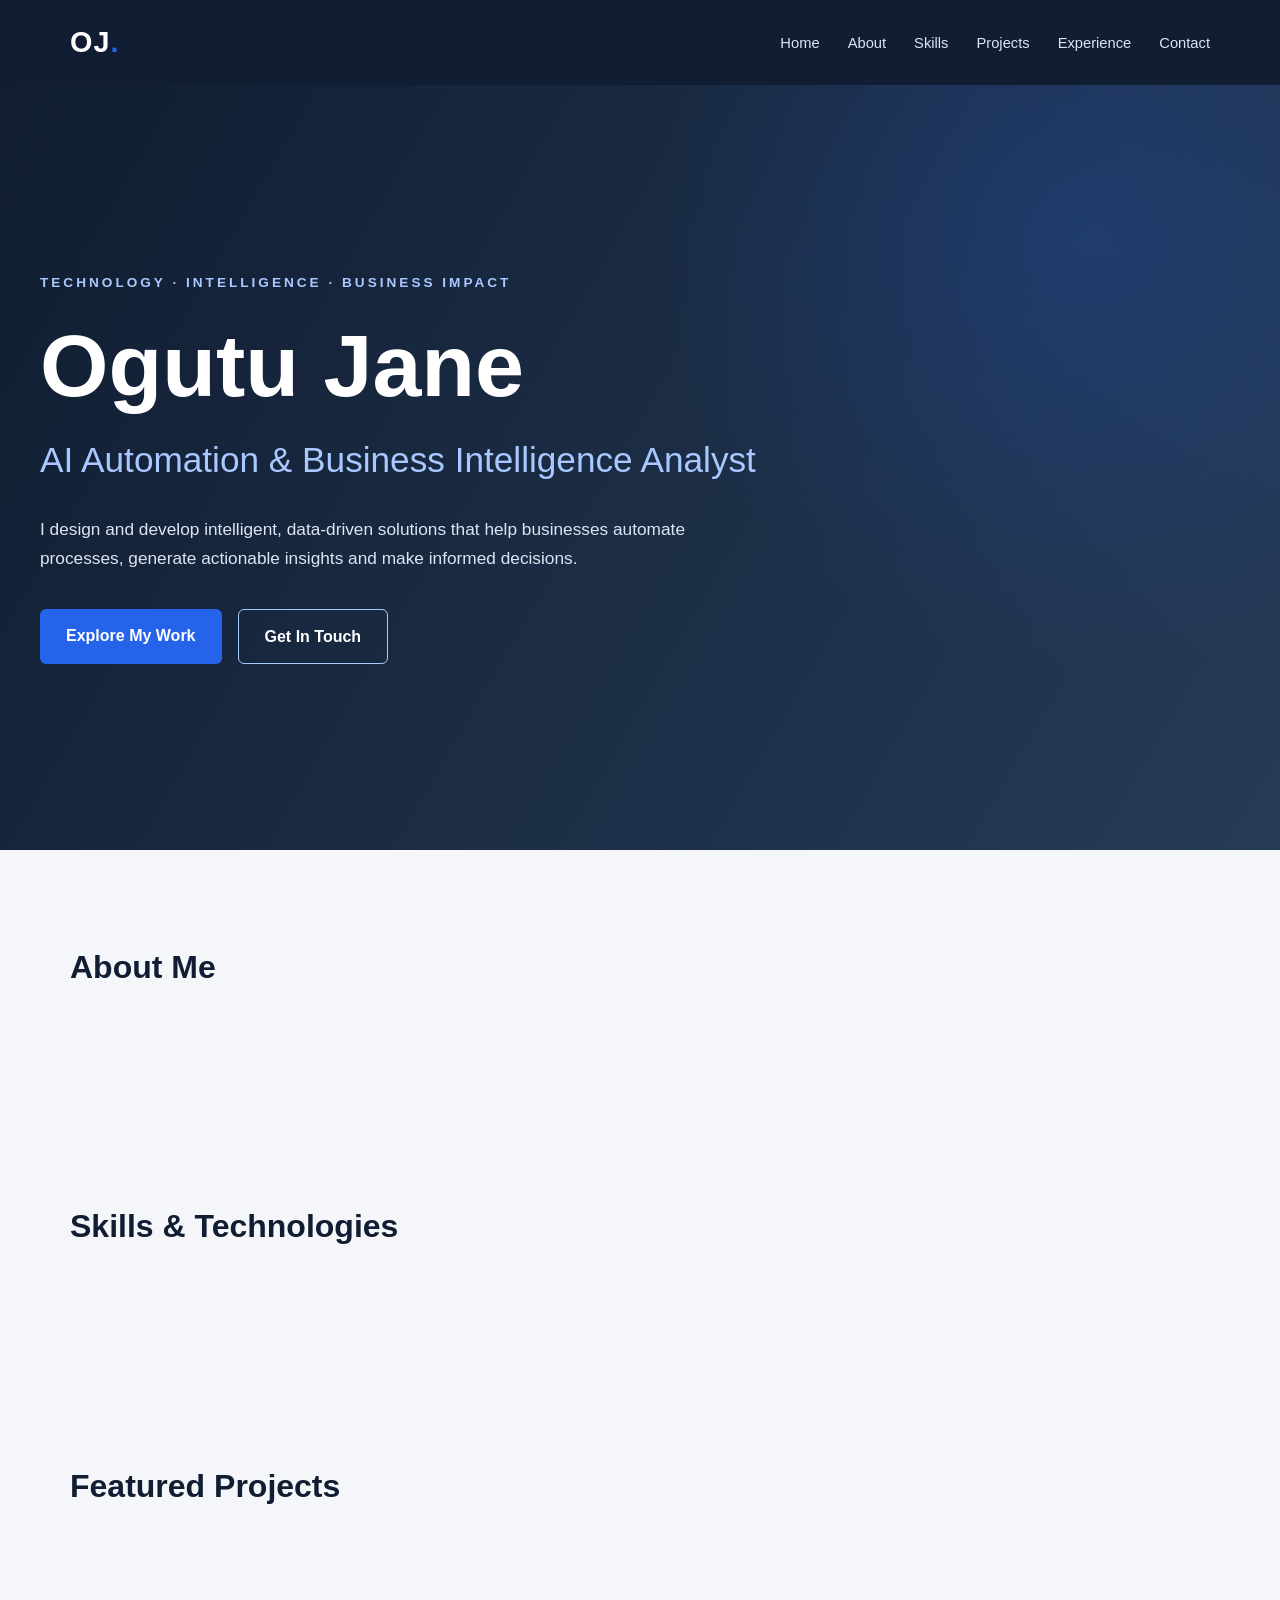
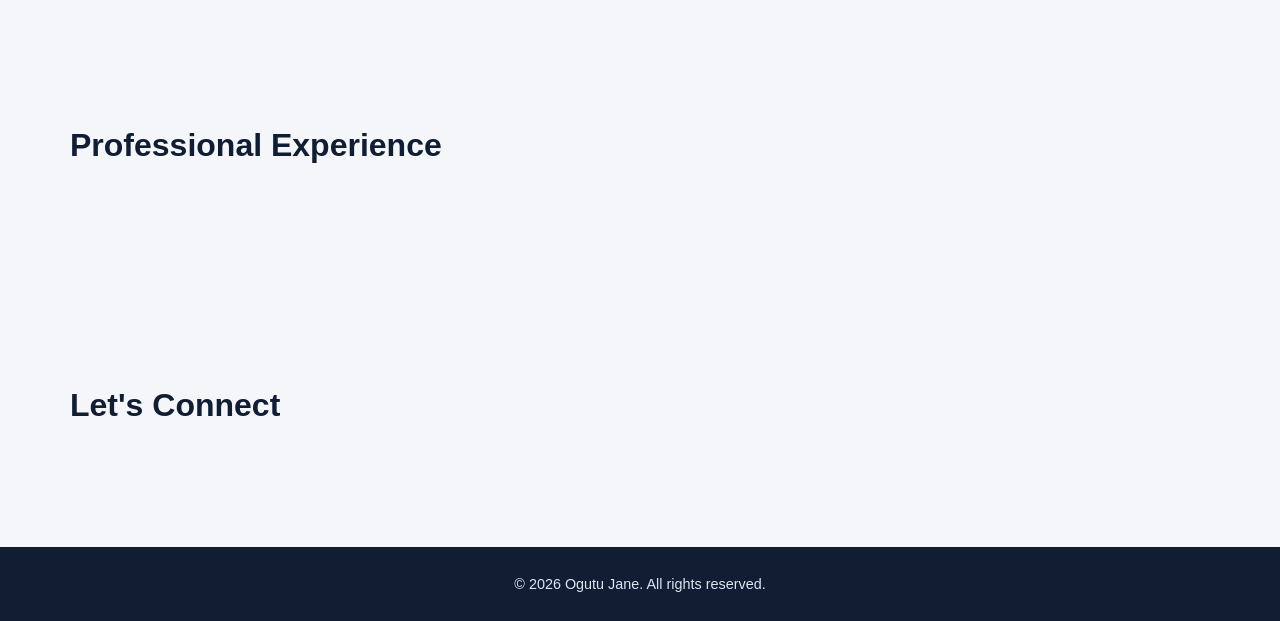
==== index.html @ e3b28145 "Initial personal branding website structure" ====
<!DOCTYPE html>
<html lang="en">
<head>
    <meta charset="UTF-8">
    <meta name="viewport" content="width=device-width, initial-scale=1.0">
    <meta name="description" content="Ogutu Jane — AI Automation, Business Intelligence, Data Analytics and Software Development.">
    <meta name="author" content="Ogutu Jane">

    <title>Ogutu Jane | AI Automation & Business Intelligence</title>

    <link rel="stylesheet" href="css/style.css">
</head>
<body>

    <header id="header">
        <nav class="navbar">
            <a href="#home" class="logo">OJ<span>.</span></a>

            <ul class="nav-links">
                <li><a href="#home">Home</a></li>
                <li><a href="#about">About</a></li>
                <li><a href="#skills">Skills</a></li>
                <li><a href="#projects">Projects</a></li>
                <li><a href="#experience">Experience</a></li>
                <li><a href="#contact">Contact</a></li>
            </ul>
        </nav>
    </header>

    <main>
        <section id="home" class="hero">
            <div class="hero-content">
                <p class="eyebrow">TECHNOLOGY · INTELLIGENCE · BUSINESS IMPACT</p>

                <h1>Ogutu Jane</h1>

                <h2>AI Automation & Business Intelligence Analyst</h2>

                <p>
                    I design and develop intelligent, data-driven solutions
                    that help businesses automate processes, generate
                    actionable insights and make informed decisions.
                </p>

                <div class="hero-actions">
                    <a href="#projects" class="btn btn-primary">Explore My Work</a>
                    <a href="#contact" class="btn btn-secondary">Get In Touch</a>
                </div>
            </div>
        </section>

        <section id="about">
            <h2>About Me</h2>
        </section>

        <section id="skills">
            <h2>Skills & Technologies</h2>
        </section>

        <section id="projects">
            <h2>Featured Projects</h2>
        </section>

        <section id="experience">
            <h2>Professional Experience</h2>
        </section>

        <section id="contact">
            <h2>Let's Connect</h2>
        </section>
    </main>

    <footer>
        <p>&copy; 2026 Ogutu Jane. All rights reserved.</p>
    </footer>

    <script src="js/script.js"></script>
</body>
</html>
---- css/style.css ----
/* =====================================
   OGUTU JANE — PERSONAL BRANDING
   Modern Corporate Technology Design
===================================== */

:root {
    --navy: #101D32;
    --blue: #2563EB;
    --light-blue: #A9C8FF;
    --slate: #263B56;
    --off-white: #F4F6F9;
    --white: #FFFFFF;
    --text: #263447;
    --muted: #718096;
    --border: #E2E8F0;

    --transition: 0.3s ease;
}

/* RESET */

* {
    margin: 0;
    padding: 0;
    box-sizing: border-box;
}

html {
    scroll-behavior: smooth;
}

body {
    font-family: "Segoe UI", Arial, sans-serif;
    background: var(--off-white);
    color: var(--text);
    line-height: 1.7;
}

/* NAVIGATION */

#header {
    background: var(--navy);
    position: sticky;
    top: 0;
    z-index: 1000;
}

.navbar {
    max-width: 1200px;
    margin: auto;
    padding: 18px 30px;
    display: flex;
    justify-content: space-between;
    align-items: center;
}

.logo {
    color: var(--white);
    text-decoration: none;
    font-size: 1.8rem;
    font-weight: 800;
    letter-spacing: 1px;
}

.logo span {
    color: var(--blue);
}

.nav-links {
    display: flex;
    gap: 28px;
    list-style: none;
}

.nav-links a {
    color: #DCE5F2;
    text-decoration: none;
    font-size: 0.92rem;
    transition: var(--transition);
}

.nav-links a:hover {
    color: var(--light-blue);
}

/* HERO SECTION */

.hero {
    min-height: 85vh;
    background:
        radial-gradient(
            circle at 85% 20%,
            rgba(37, 99, 235, 0.22),
            transparent 35%
        ),
        linear-gradient(120deg, var(--navy), var(--slate));

    display: flex;
    align-items: center;
    padding: 90px 30px;
}

.hero-content {
    max-width: 1200px;
    width: 100%;
    margin: auto;
    color: var(--white);
}

.eyebrow {
    color: var(--light-blue);
    font-size: 0.85rem;
    font-weight: 700;
    letter-spacing: 3px;
    margin-bottom: 24px;
}

.hero h1 {
    font-size: clamp(3rem, 7vw, 5.5rem);
    line-height: 1.1;
    margin-bottom: 15px;
    font-weight: 800;
}

.hero h2 {
    font-size: clamp(1.3rem, 3vw, 2.2rem);
    color: var(--light-blue);
    margin-bottom: 25px;
    font-weight: 500;
}

.hero-content > p:not(.eyebrow) {
    max-width: 680px;
    color: #DCE5F2;
    font-size: 1.08rem;
    margin-bottom: 35px;
}

/* BUTTONS */

.hero-actions {
    display: flex;
    flex-wrap: wrap;
    gap: 16px;
}

.btn {
    display: inline-block;
    padding: 13px 26px;
    border-radius: 6px;
    text-decoration: none;
    font-weight: 700;
    transition: var(--transition);
}

.btn-primary {
    background: var(--blue);
    color: var(--white);
}

.btn-primary:hover {
    background: #1D4ED8;
    transform: translateY(-3px);
}

.btn-secondary {
    border: 1px solid var(--light-blue);
    color: var(--white);
}

.btn-secondary:hover {
    background: rgba(255, 255, 255, 0.1);
    transform: translateY(-3px);
}

/* GENERAL SECTIONS */

main section:not(.hero) {
    max-width: 1200px;
    margin: auto;
    padding: 90px 30px;
    scroll-margin-top: 75px;
}

main section:not(.hero) h2 {
    color: var(--navy);
    font-size: 2rem;
    margin-bottom: 25px;
}

/* FOOTER */

footer {
    background: var(--navy);
    color: #DCE5F2;
    text-align: center;
    padding: 25px;
    font-size: 0.9rem;
}

/* RESPONSIVE DESIGN */

@media (max-width: 850px) {
    .navbar {
        flex-direction: column;
        gap: 15px;
    }

    .nav-links {
        justify-content: center;
        flex-wrap: wrap;
        gap: 15px 22px;
    }

    .hero {
        min-height: 75vh;
    }
}

@media (max-width: 500px) {
    .navbar {
        padding: 15px;
    }

    .nav-links {
        gap: 10px 15px;
    }

    .nav-links a {
        font-size: 0.82rem;
    }

    .hero {
        padding: 70px 22px;
    }

    main section:not(.hero) {
        padding: 65px 22px;
    }

    .hero-actions {
        flex-direction: column;
        align-items: flex-start;
    }
}
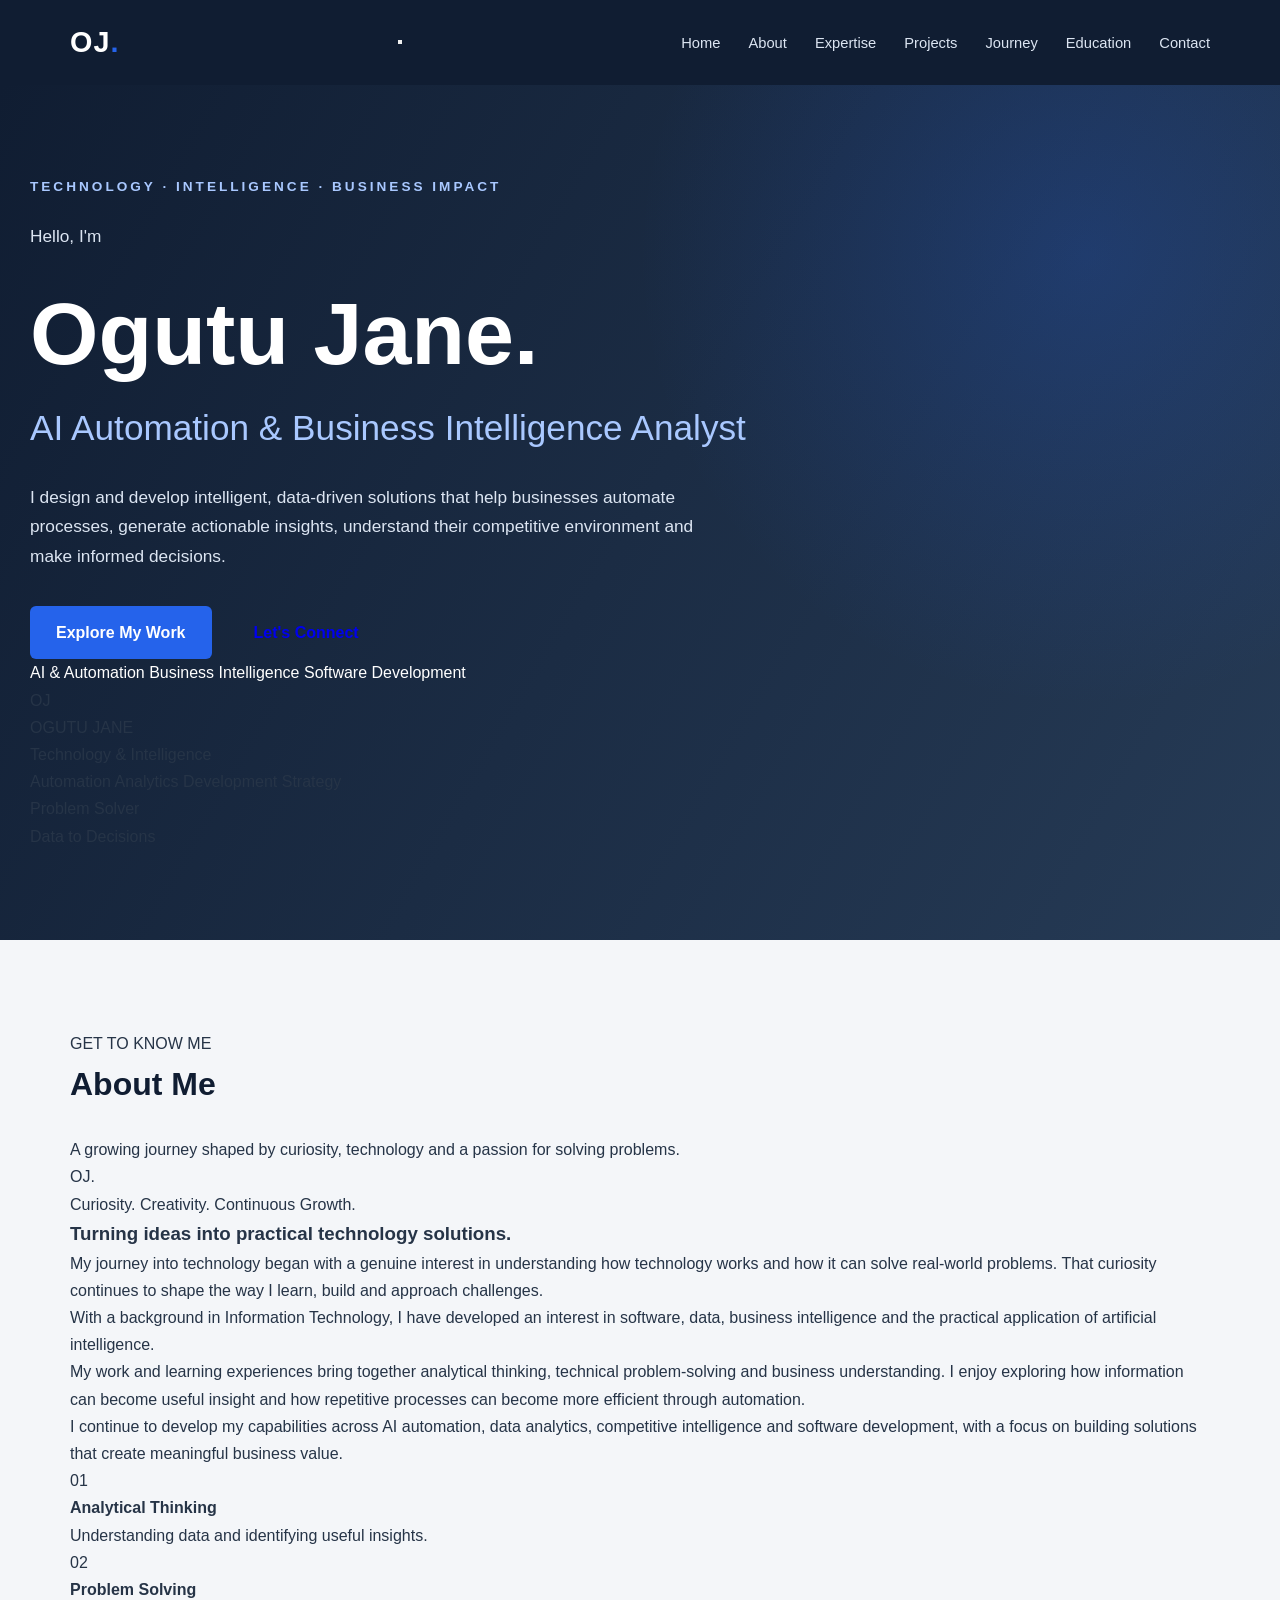
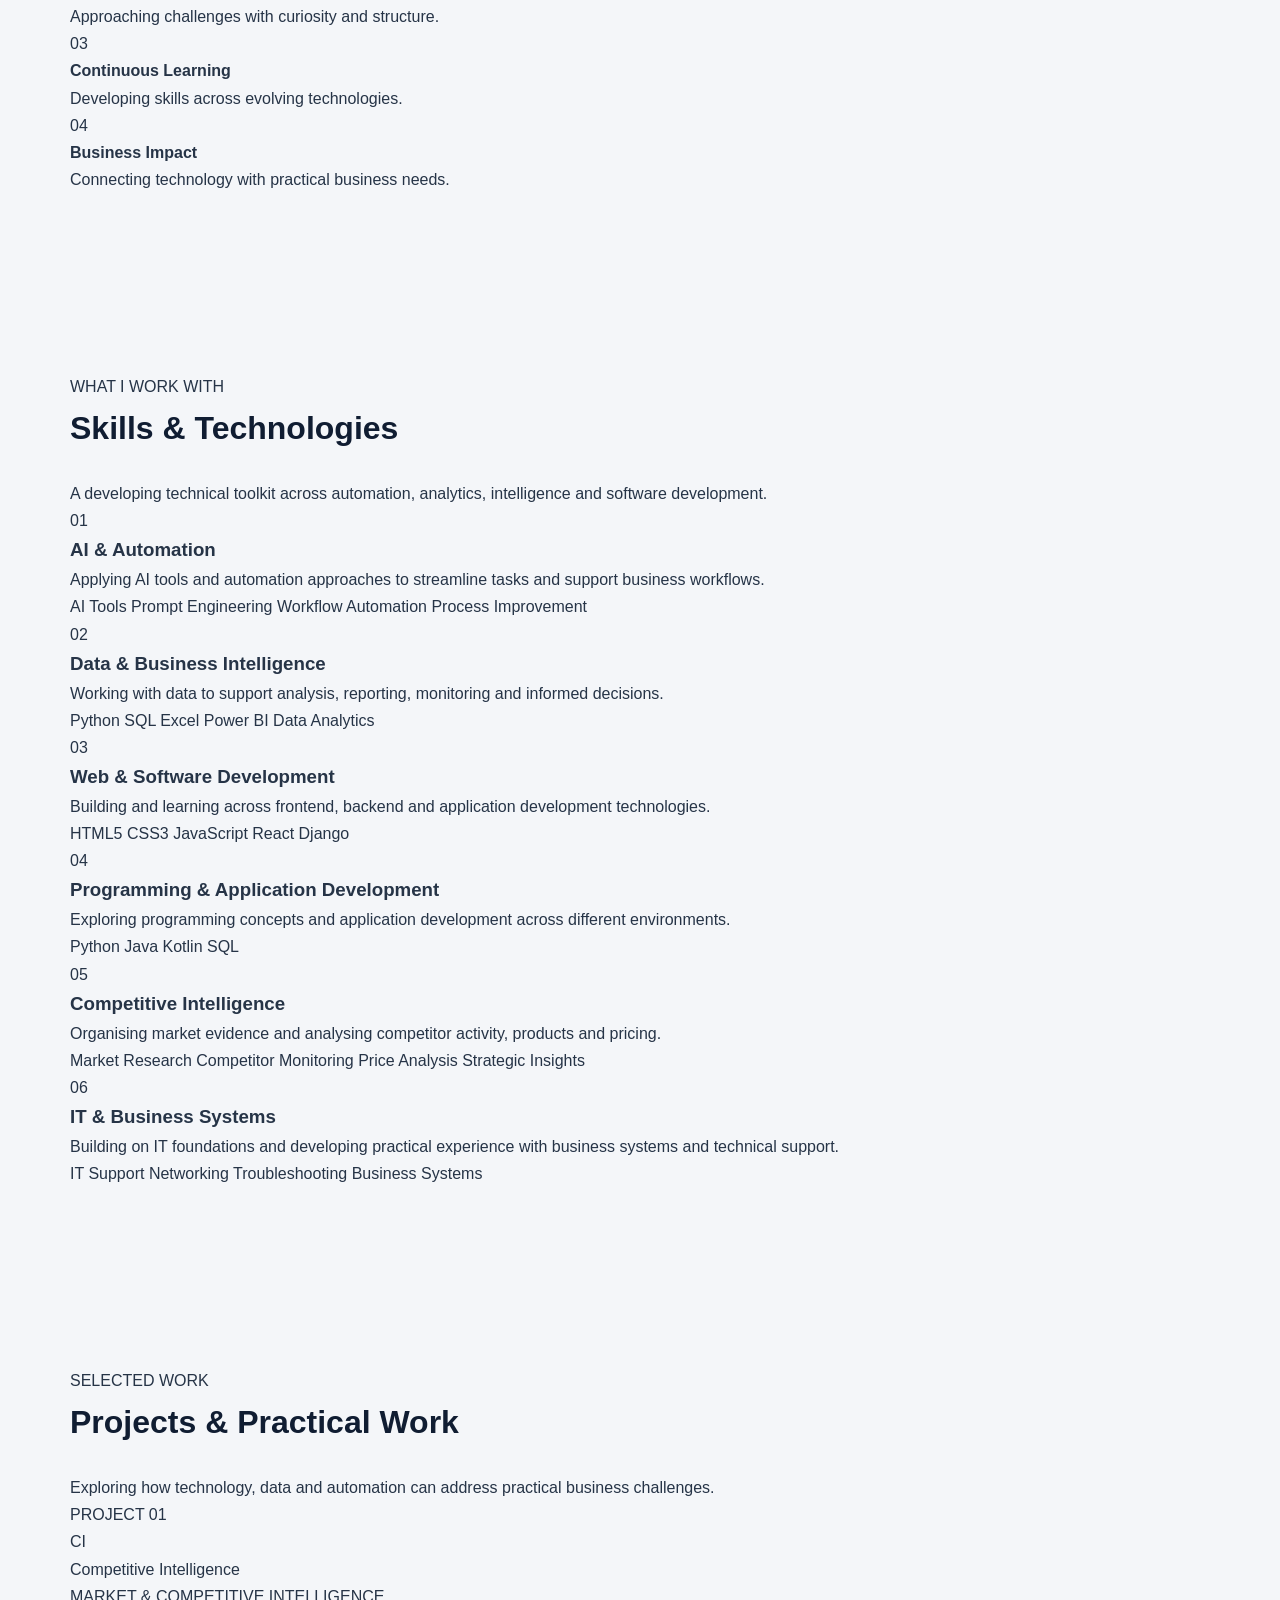
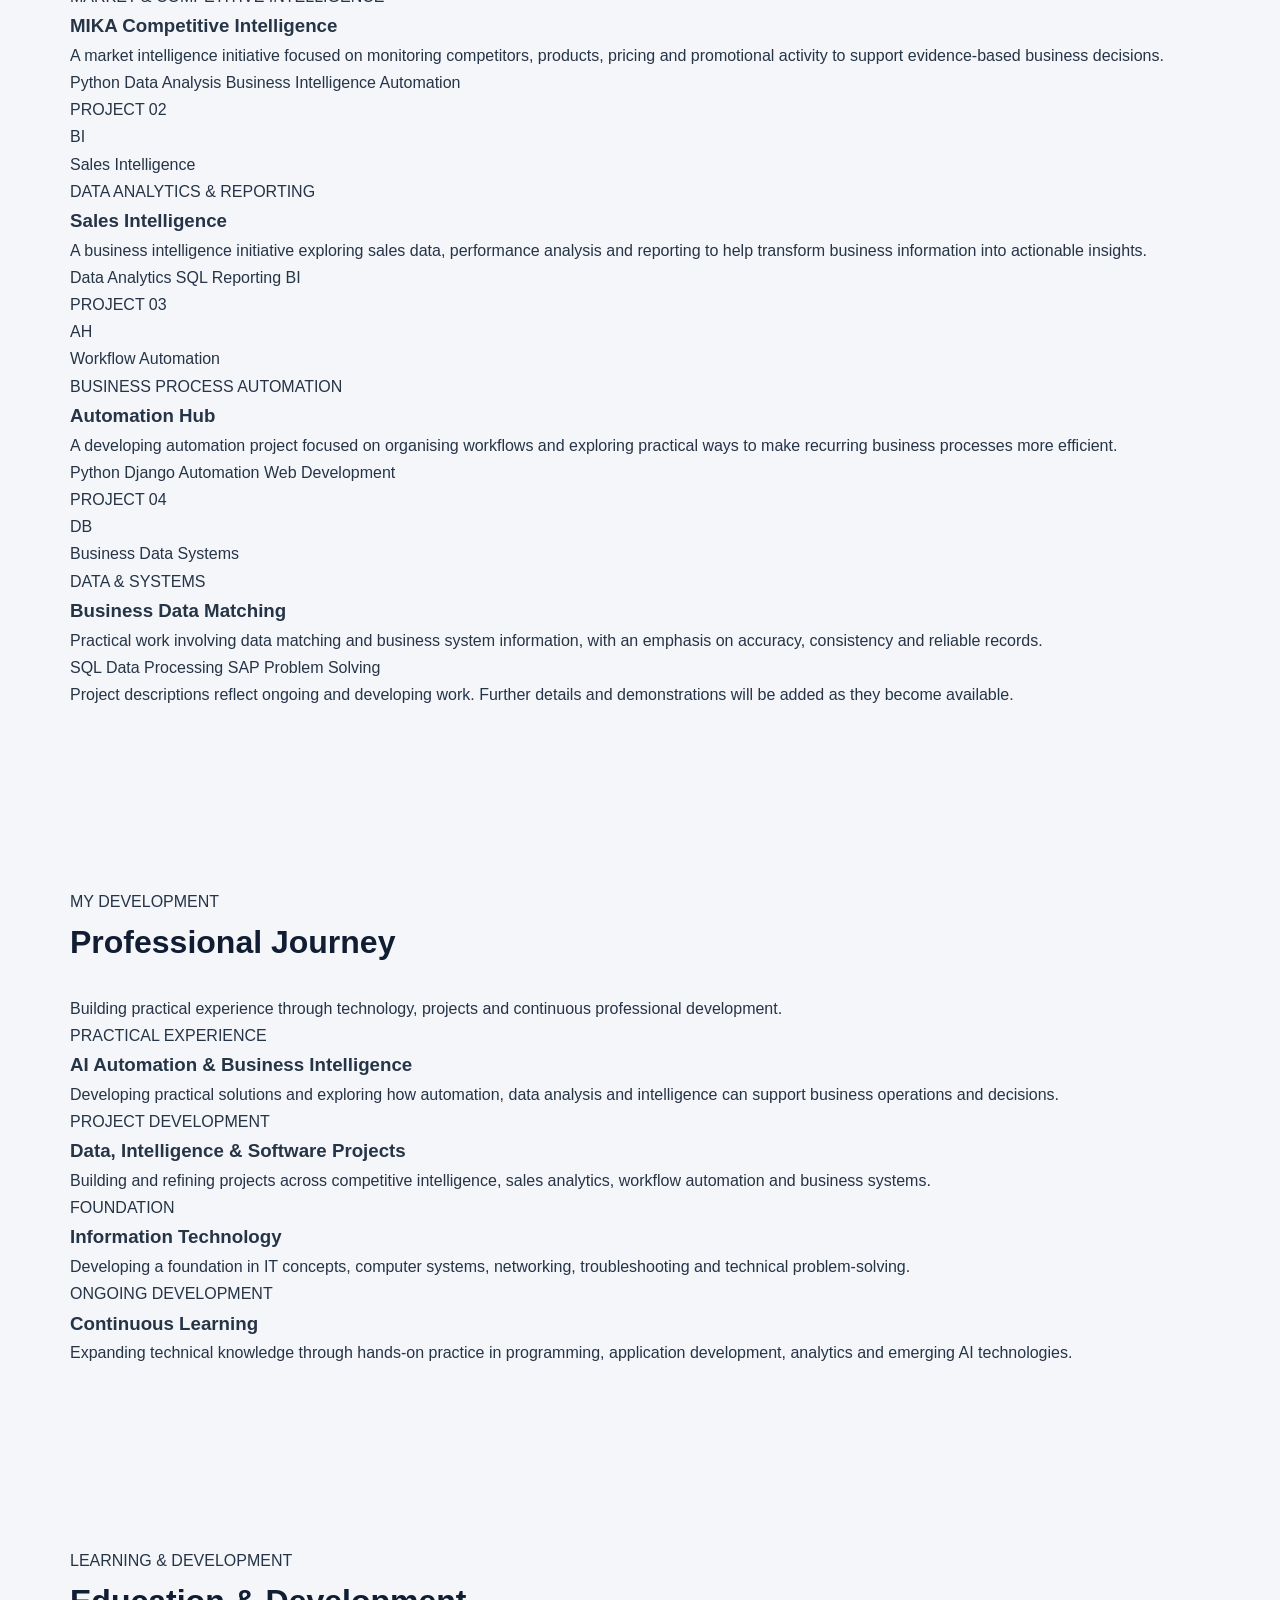
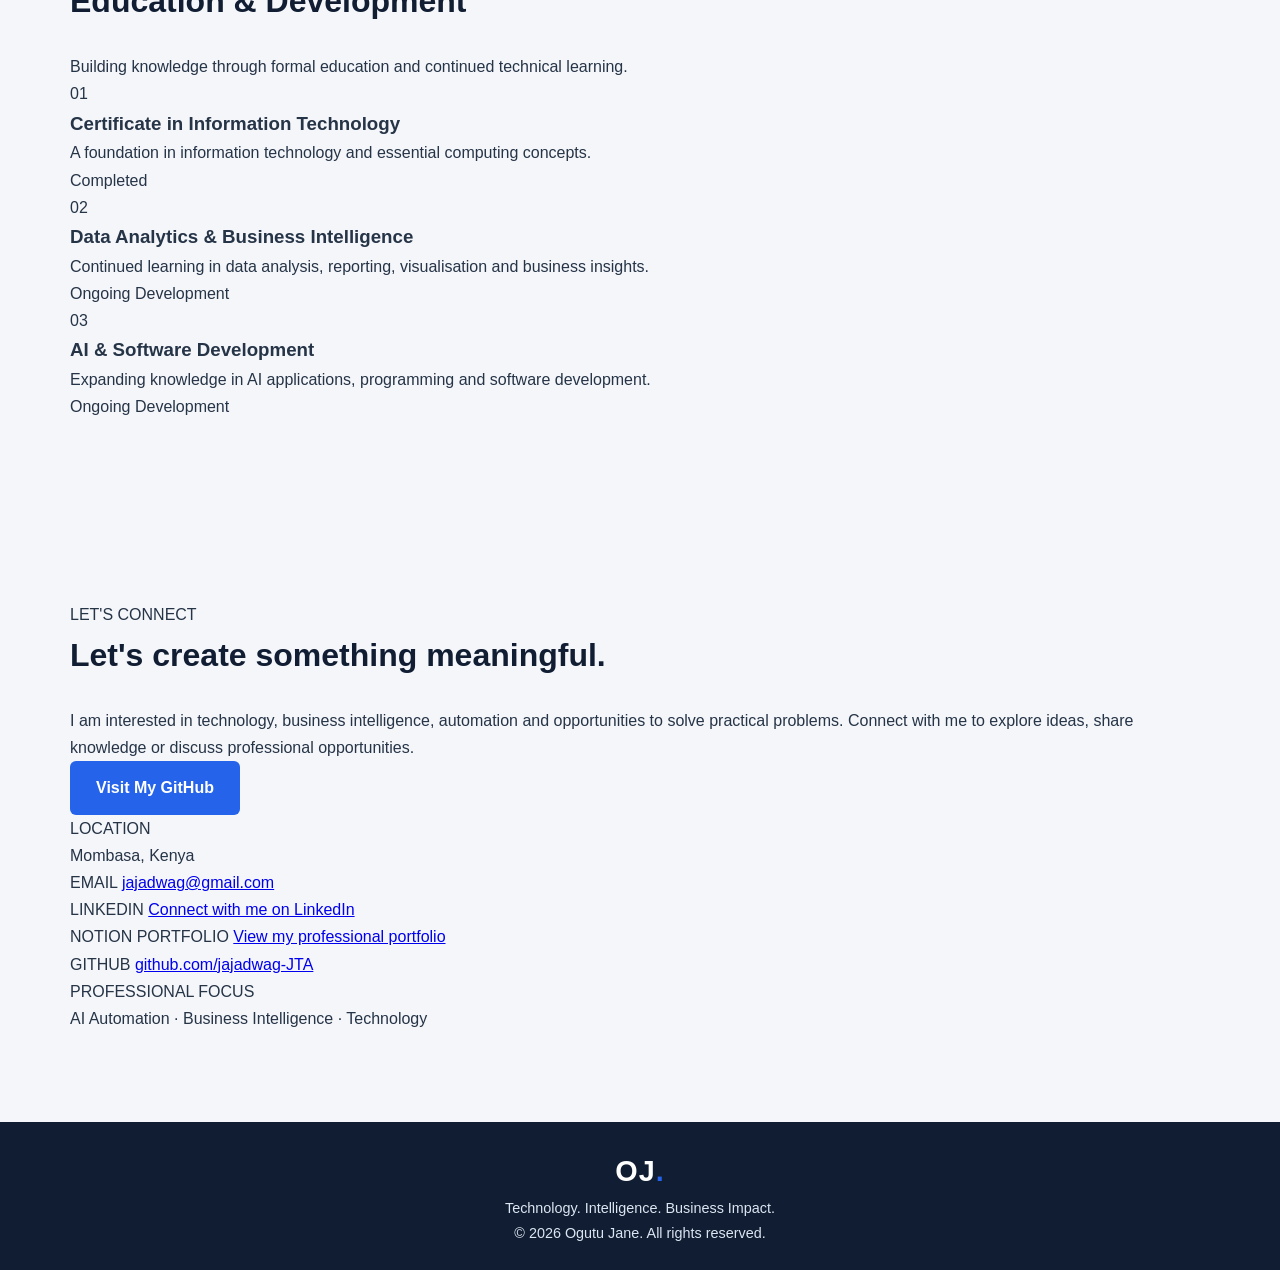
==== commit c522f3de: "Complete personal portfolio and professional links" ====
--- a/index.html
+++ b/index.html
@@ -1,80 +1,667 @@
-
+﻿
 <!DOCTYPE html>
 <html lang="en">
 <head>
     <meta charset="UTF-8">
     <meta name="viewport" content="width=device-width, initial-scale=1.0">
+
     <meta name="description" content="Ogutu Jane — AI Automation, Business Intelligence, Data Analytics and Software Development.">
     <meta name="author" content="Ogutu Jane">
-
-    <title>Ogutu Jane | AI Automation & Business Intelligence</title>
+    <meta name="theme-color" content="#101D32">
+
+    <title>Ogutu Jane | AI Automation & Business Intelligence Analyst</title>
 
     <link rel="stylesheet" href="css/style.css">
 </head>
+
 <body>
 
-    <header id="header">
-        <nav class="navbar">
-            <a href="#home" class="logo">OJ<span>.</span></a>
-
-            <ul class="nav-links">
+    <!-- HEADER -->
+    <header class="site-header" id="header">
+        <nav class="navbar container" aria-label="Main navigation">
+            <a href="#home" class="logo" aria-label="Ogutu Jane home">
+                OJ<span>.</span>
+            </a>
+
+            <button class="menu-toggle" id="menu-toggle"
+                    aria-label="Open navigation menu"
+                    aria-expanded="false"
+                    aria-controls="nav-links">
+                <span></span>
+                <span></span>
+                <span></span>
+            </button>
+
+            <ul class="nav-links" id="nav-links">
                 <li><a href="#home">Home</a></li>
                 <li><a href="#about">About</a></li>
-                <li><a href="#skills">Skills</a></li>
+                <li><a href="#skills">Expertise</a></li>
                 <li><a href="#projects">Projects</a></li>
-                <li><a href="#experience">Experience</a></li>
-                <li><a href="#contact">Contact</a></li>
+                <li><a href="#experience">Journey</a></li>
+                <li><a href="#education">Education</a></li>
+                <li><a href="#contact" class="nav-contact">Contact</a></li>
             </ul>
         </nav>
     </header>
 
     <main>
-        <section id="home" class="hero">
-            <div class="hero-content">
-                <p class="eyebrow">TECHNOLOGY · INTELLIGENCE · BUSINESS IMPACT</p>
-
-                <h1>Ogutu Jane</h1>
-
-                <h2>AI Automation & Business Intelligence Analyst</h2>
-
-                <p>
-                    I design and develop intelligent, data-driven solutions
-                    that help businesses automate processes, generate
-                    actionable insights and make informed decisions.
-                </p>
-
-                <div class="hero-actions">
-                    <a href="#projects" class="btn btn-primary">Explore My Work</a>
-                    <a href="#contact" class="btn btn-secondary">Get In Touch</a>
-                </div>
+
+        <!-- HERO -->
+        <section class="hero" id="home">
+            <div class="container hero-grid">
+
+                <div class="hero-content">
+                    <p class="eyebrow">
+                        TECHNOLOGY <span>·</span> INTELLIGENCE
+                        <span>·</span> BUSINESS IMPACT
+                    </p>
+
+                    <p class="hero-intro">Hello, I'm</p>
+
+                    <h1>Ogutu <span>Jane.</span></h1>
+
+                    <h2>AI Automation &amp; Business Intelligence Analyst</h2>
+
+                    <p class="hero-description">
+                        I design and develop intelligent, data-driven solutions
+                        that help businesses automate processes, generate
+                        actionable insights, understand their competitive
+                        environment and make informed decisions.
+                    </p>
+
+                    <div class="hero-actions">
+                        <a href="#projects" class="btn btn-primary">
+                            Explore My Work
+                        </a>
+
+                        <a href="#contact" class="btn btn-outline-light">
+                            Let's Connect
+                        </a>
+                    </div>
+
+                    <div class="hero-focus">
+                        <span>AI &amp; Automation</span>
+                        <span>Business Intelligence</span>
+                        <span>Software Development</span>
+                    </div>
+                </div>
+
+                <div class="hero-visual">
+                    <div class="visual-orbit orbit-one"></div>
+                    <div class="visual-orbit orbit-two"></div>
+
+                    <div class="profile-card">
+                        <div class="profile-monogram">OJ</div>
+                        <p class="profile-name">OGUTU JANE</p>
+                        <p class="profile-role">Technology &amp; Intelligence</p>
+
+                        <div class="profile-divider"></div>
+
+                        <div class="profile-capabilities">
+                            <span>Automation</span>
+                            <span>Analytics</span>
+                            <span>Development</span>
+                            <span>Strategy</span>
+                        </div>
+                    </div>
+
+                    <div class="floating-label label-top">
+                        <span class="status-dot"></span>
+                        Problem Solver
+                    </div>
+
+                    <div class="floating-label label-bottom">
+                        Data to Decisions
+                    </div>
+                </div>
+
             </div>
         </section>
 
-        <section id="about">
-            <h2>About Me</h2>
+        <!-- ABOUT -->
+        <section class="section about-section" id="about">
+            <div class="container">
+
+                <div class="section-heading">
+                    <p class="section-kicker">GET TO KNOW ME</p>
+                    <h2>About <span>Me</span></h2>
+                    <p>
+                        A growing journey shaped by curiosity, technology
+                        and a passion for solving problems.
+                    </p>
+                </div>
+
+                <div class="about-grid">
+
+                    <div class="about-visual">
+                        <div class="about-monogram">OJ<span>.</span></div>
+                        <p>Curiosity. Creativity. Continuous Growth.</p>
+                    </div>
+
+                    <div class="about-content">
+                        <h3>Turning ideas into practical technology solutions.</h3>
+
+                        <p>
+                            My journey into technology began with a genuine
+                            interest in understanding how technology works
+                            and how it can solve real-world problems.
+                            That curiosity continues to shape the way I learn,
+                            build and approach challenges.
+                        </p>
+
+                        <p>
+                            With a background in Information Technology,
+                            I have developed an interest in software,
+                            data, business intelligence and the practical
+                            application of artificial intelligence.
+                        </p>
+
+                        <p>
+                            My work and learning experiences bring together
+                            analytical thinking, technical problem-solving
+                            and business understanding. I enjoy exploring
+                            how information can become useful insight and
+                            how repetitive processes can become more efficient
+                            through automation.
+                        </p>
+
+                        <p>
+                            I continue to develop my capabilities across
+                            AI automation, data analytics, competitive
+                            intelligence and software development, with
+                            a focus on building solutions that create
+                            meaningful business value.
+                        </p>
+
+                        <div class="about-highlights">
+                            <div class="highlight-item">
+                                <span class="highlight-icon">01</span>
+                                <div>
+                                    <h4>Analytical Thinking</h4>
+                                    <p>Understanding data and identifying useful insights.</p>
+                                </div>
+                            </div>
+
+                            <div class="highlight-item">
+                                <span class="highlight-icon">02</span>
+                                <div>
+                                    <h4>Problem Solving</h4>
+                                    <p>Approaching challenges with curiosity and structure.</p>
+                                </div>
+                            </div>
+
+                            <div class="highlight-item">
+                                <span class="highlight-icon">03</span>
+                                <div>
+                                    <h4>Continuous Learning</h4>
+                                    <p>Developing skills across evolving technologies.</p>
+                                </div>
+                            </div>
+
+                            <div class="highlight-item">
+                                <span class="highlight-icon">04</span>
+                                <div>
+                                    <h4>Business Impact</h4>
+                                    <p>Connecting technology with practical business needs.</p>
+                                </div>
+                            </div>
+                        </div>
+                    </div>
+
+                </div>
+            </div>
         </section>
 
-        <section id="skills">
-            <h2>Skills & Technologies</h2>
+        <!-- SKILLS -->
+        <section class="section skills-section" id="skills">
+            <div class="container">
+
+                <div class="section-heading">
+                    <p class="section-kicker">WHAT I WORK WITH</p>
+                    <h2>Skills &amp; <span>Technologies</span></h2>
+                    <p>
+                        A developing technical toolkit across automation,
+                        analytics, intelligence and software development.
+                    </p>
+                </div>
+
+                <div class="skills-grid">
+
+                    <article class="skill-card">
+                        <div class="card-number">01</div>
+                        <h3>AI &amp; Automation</h3>
+                        <p>
+                            Applying AI tools and automation approaches
+                            to streamline tasks and support business workflows.
+                        </p>
+                        <div class="skill-tags">
+                            <span>AI Tools</span>
+                            <span>Prompt Engineering</span>
+                            <span>Workflow Automation</span>
+                            <span>Process Improvement</span>
+                        </div>
+                    </article>
+
+                    <article class="skill-card">
+                        <div class="card-number">02</div>
+                        <h3>Data &amp; Business Intelligence</h3>
+                        <p>
+                            Working with data to support analysis,
+                            reporting, monitoring and informed decisions.
+                        </p>
+                        <div class="skill-tags">
+                            <span>Python</span>
+                            <span>SQL</span>
+                            <span>Excel</span>
+                            <span>Power BI</span>
+                            <span>Data Analytics</span>
+                        </div>
+                    </article>
+
+                    <article class="skill-card">
+                        <div class="card-number">03</div>
+                        <h3>Web &amp; Software Development</h3>
+                        <p>
+                            Building and learning across frontend,
+                            backend and application development technologies.
+                        </p>
+                        <div class="skill-tags">
+                            <span>HTML5</span>
+                            <span>CSS3</span>
+                            <span>JavaScript</span>
+                            <span>React</span>
+                            <span>Django</span>
+                        </div>
+                    </article>
+
+                    <article class="skill-card">
+                        <div class="card-number">04</div>
+                        <h3>Programming &amp; Application Development</h3>
+                        <p>
+                            Exploring programming concepts and application
+                            development across different environments.
+                        </p>
+                        <div class="skill-tags">
+                            <span>Python</span>
+                            <span>Java</span>
+                            <span>Kotlin</span>
+                            <span>SQL</span>
+                        </div>
+                    </article>
+
+                    <article class="skill-card">
+                        <div class="card-number">05</div>
+                        <h3>Competitive Intelligence</h3>
+                        <p>
+                            Organising market evidence and analysing
+                            competitor activity, products and pricing.
+                        </p>
+                        <div class="skill-tags">
+                            <span>Market Research</span>
+                            <span>Competitor Monitoring</span>
+                            <span>Price Analysis</span>
+                            <span>Strategic Insights</span>
+                        </div>
+                    </article>
+
+                    <article class="skill-card">
+                        <div class="card-number">06</div>
+                        <h3>IT &amp; Business Systems</h3>
+                        <p>
+                            Building on IT foundations and developing
+                            practical experience with business systems
+                            and technical support.
+                        </p>
+                        <div class="skill-tags">
+                            <span>IT Support</span>
+                            <span>Networking</span>
+                            <span>Troubleshooting</span>
+                            <span>Business Systems</span>
+                        </div>
+                    </article>
+
+                </div>
+            </div>
         </section>
 
-        <section id="projects">
-            <h2>Featured Projects</h2>
+        <!-- PROJECTS -->
+        <section class="section projects-section" id="projects">
+            <div class="container">
+
+                <div class="section-heading">
+                    <p class="section-kicker">SELECTED WORK</p>
+                    <h2>Projects &amp; <span>Practical Work</span></h2>
+                    <p>
+                        Exploring how technology, data and automation
+                        can address practical business challenges.
+                    </p>
+                </div>
+
+                <div class="projects-grid">
+
+                    <article class="project-card">
+                        <div class="project-visual project-visual-one">
+                            <span class="project-index">PROJECT 01</span>
+                            <div class="project-symbol">CI</div>
+                            <span class="project-visual-caption">
+                                Competitive Intelligence
+                            </span>
+                        </div>
+
+                        <div class="project-info">
+                            <p class="project-type">MARKET &amp; COMPETITIVE INTELLIGENCE</p>
+                            <h3>MIKA Competitive Intelligence</h3>
+                            <p>
+                                A market intelligence initiative focused on
+                                monitoring competitors, products, pricing
+                                and promotional activity to support
+                                evidence-based business decisions.
+                            </p>
+                            <div class="project-tags">
+                                <span>Python</span>
+                                <span>Data Analysis</span>
+                                <span>Business Intelligence</span>
+                                <span>Automation</span>
+                            </div>
+                        </div>
+                    </article>
+
+                    <article class="project-card">
+                        <div class="project-visual project-visual-two">
+                            <span class="project-index">PROJECT 02</span>
+                            <div class="project-symbol">BI</div>
+                            <span class="project-visual-caption">
+                                Sales Intelligence
+                            </span>
+                        </div>
+
+                        <div class="project-info">
+                            <p class="project-type">DATA ANALYTICS &amp; REPORTING</p>
+                            <h3>Sales Intelligence</h3>
+                            <p>
+                                A business intelligence initiative exploring
+                                sales data, performance analysis and reporting
+                                to help transform business information
+                                into actionable insights.
+                            </p>
+                            <div class="project-tags">
+                                <span>Data Analytics</span>
+                                <span>SQL</span>
+                                <span>Reporting</span>
+                                <span>BI</span>
+                            </div>
+                        </div>
+                    </article>
+
+                    <article class="project-card">
+                        <div class="project-visual project-visual-three">
+                            <span class="project-index">PROJECT 03</span>
+                            <div class="project-symbol">AH</div>
+                            <span class="project-visual-caption">
+                                Workflow Automation
+                            </span>
+                        </div>
+
+                        <div class="project-info">
+                            <p class="project-type">BUSINESS PROCESS AUTOMATION</p>
+                            <h3>Automation Hub</h3>
+                            <p>
+                                A developing automation project focused
+                                on organising workflows and exploring
+                                practical ways to make recurring business
+                                processes more efficient.
+                            </p>
+                            <div class="project-tags">
+                                <span>Python</span>
+                                <span>Django</span>
+                                <span>Automation</span>
+                                <span>Web Development</span>
+                            </div>
+                        </div>
+                    </article>
+
+                    <article class="project-card">
+                        <div class="project-visual project-visual-four">
+                            <span class="project-index">PROJECT 04</span>
+                            <div class="project-symbol">DB</div>
+                            <span class="project-visual-caption">
+                                Business Data Systems
+                            </span>
+                        </div>
+
+                        <div class="project-info">
+                            <p class="project-type">DATA &amp; SYSTEMS</p>
+                            <h3>Business Data Matching</h3>
+                            <p>
+                                Practical work involving data matching
+                                and business system information, with
+                                an emphasis on accuracy, consistency
+                                and reliable records.
+                            </p>
+                            <div class="project-tags">
+                                <span>SQL</span>
+                                <span>Data Processing</span>
+                                <span>SAP</span>
+                                <span>Problem Solving</span>
+                            </div>
+                        </div>
+                    </article>
+
+                </div>
+
+                <p class="projects-note">
+                    Project descriptions reflect ongoing and developing work.
+                    Further details and demonstrations will be added as they
+                    become available.
+                </p>
+
+            </div>
         </section>
 
-        <section id="experience">
-            <h2>Professional Experience</h2>
+        <!-- PROFESSIONAL JOURNEY -->
+        <section class="section experience-section" id="experience">
+            <div class="container">
+
+                <div class="section-heading">
+                    <p class="section-kicker">MY DEVELOPMENT</p>
+                    <h2>Professional <span>Journey</span></h2>
+                    <p>
+                        Building practical experience through technology,
+                        projects and continuous professional development.
+                    </p>
+                </div>
+
+                <div class="journey-list">
+
+                    <article class="journey-item">
+                        <div class="journey-marker"></div>
+                        <div class="journey-content">
+                            <p class="journey-label">PRACTICAL EXPERIENCE</p>
+                            <h3>AI Automation &amp; Business Intelligence</h3>
+                            <p>
+                                Developing practical solutions and exploring
+                                how automation, data analysis and intelligence
+                                can support business operations and decisions.
+                            </p>
+                        </div>
+                    </article>
+
+                    <article class="journey-item">
+                        <div class="journey-marker"></div>
+                        <div class="journey-content">
+                            <p class="journey-label">PROJECT DEVELOPMENT</p>
+                            <h3>Data, Intelligence &amp; Software Projects</h3>
+                            <p>
+                                Building and refining projects across
+                                competitive intelligence, sales analytics,
+                                workflow automation and business systems.
+                            </p>
+                        </div>
+                    </article>
+
+                    <article class="journey-item">
+                        <div class="journey-marker"></div>
+                        <div class="journey-content">
+                            <p class="journey-label">FOUNDATION</p>
+                            <h3>Information Technology</h3>
+                            <p>
+                                Developing a foundation in IT concepts,
+                                computer systems, networking, troubleshooting
+                                and technical problem-solving.
+                            </p>
+                        </div>
+                    </article>
+
+                    <article class="journey-item">
+                        <div class="journey-marker"></div>
+                        <div class="journey-content">
+                            <p class="journey-label">ONGOING DEVELOPMENT</p>
+                            <h3>Continuous Learning</h3>
+                            <p>
+                                Expanding technical knowledge through
+                                hands-on practice in programming,
+                                application development, analytics
+                                and emerging AI technologies.
+                            </p>
+                        </div>
+                    </article>
+
+                </div>
+            </div>
         </section>
 
-        <section id="contact">
-            <h2>Let's Connect</h2>
+        <!-- EDUCATION -->
+        <section class="section education-section" id="education">
+            <div class="container">
+
+                <div class="section-heading">
+                    <p class="section-kicker">LEARNING &amp; DEVELOPMENT</p>
+                    <h2>Education &amp; <span>Development</span></h2>
+                    <p>
+                        Building knowledge through formal education
+                        and continued technical learning.
+                    </p>
+                </div>
+
+                <div class="education-grid">
+
+                    <article class="education-card">
+                        <span class="education-number">01</span>
+                        <h3>Certificate in Information Technology</h3>
+                        <p>
+                            A foundation in information technology
+                            and essential computing concepts.
+                        </p>
+                        <span class="education-status">Completed</span>
+                    </article>
+
+                    <article class="education-card">
+                        <span class="education-number">02</span>
+                        <h3>Data Analytics &amp; Business Intelligence</h3>
+                        <p>
+                            Continued learning in data analysis,
+                            reporting, visualisation and business insights.
+                        </p>
+                        <span class="education-status">Ongoing Development</span>
+                    </article>
+
+                    <article class="education-card">
+                        <span class="education-number">03</span>
+                        <h3>AI &amp; Software Development</h3>
+                        <p>
+                            Expanding knowledge in AI applications,
+                            programming and software development.
+                        </p>
+                        <span class="education-status">Ongoing Development</span>
+                    </article>
+
+                </div>
+            </div>
         </section>
+
+        <!-- CONTACT -->
+        <section class="section contact-section" id="contact">
+            <div class="container">
+
+                <div class="contact-panel">
+                    <div class="contact-content">
+                        <p class="section-kicker">LET'S CONNECT</p>
+                        <h2>Let's create something <span>meaningful.</span></h2>
+                        <p>
+                            I am interested in technology, business
+                            intelligence, automation and opportunities
+                            to solve practical problems. Connect with me
+                            to explore ideas, share knowledge or discuss
+                            professional opportunities.
+                        </p>
+
+                        <a class="btn btn-primary"
+                           href="https://github.com/jajadwag-JTA/Personal-Branding"
+                           target="_blank"
+                           rel="noopener noreferrer">
+                            Visit My GitHub
+                        </a>
+                    </div>
+
+                    <div class="contact-details">
+                        <div class="contact-detail">
+                            <span class="detail-label">LOCATION</span>
+                            <p>Mombasa, Kenya</p>
+                        </div>
+
+                                                <div class="contact-detail">
+                            <span class="detail-label">EMAIL</span>
+                            <a href="mailto:jajadwag@gmail.com">jajadwag@gmail.com</a>
+                        </div>
+<div class="contact-detail">
+    <span class="detail-label">LINKEDIN</span>
+    <a href="https://www.linkedin.com/in/jaja-dwag-5a5b05451/" target="_blank" rel="noopener noreferrer">Connect with me on LinkedIn</a>
+</div>
+<div class="contact-detail">
+    <span class="detail-label">NOTION PORTFOLIO</span>
+    <a href="https://healthy-scion-c0e.notion.site/Ogutu-Jane-Professional-Portfolio-4240d4c9a3b3815789d3f1fce8abb263" target="_blank" rel="noopener noreferrer">View my professional portfolio</a>
+</div>
+<div class="contact-detail">
+                            <span class="detail-label">GITHUB</span>
+                            <a href="https://github.com/jajadwag-JTA"
+                               target="_blank"
+                               rel="noopener noreferrer">
+                                github.com/jajadwag-JTA
+                            </a>
+                        </div>
+
+                        <div class="contact-detail">
+                            <span class="detail-label">PROFESSIONAL FOCUS</span>
+                            <p>AI Automation · Business Intelligence · Technology</p>
+                        </div>
+                    </div>
+                </div>
+
+            </div>
+        </section>
+
     </main>
 
-    <footer>
-        <p>&copy; 2026 Ogutu Jane. All rights reserved.</p>
+    <!-- FOOTER -->
+    <footer class="site-footer">
+        <div class="container footer-content">
+            <a href="#home" class="logo">OJ<span>.</span></a>
+
+            <p>
+                Technology. Intelligence. Business Impact.
+            </p>
+
+            <p class="copyright">
+                &copy; <span id="current-year">2026</span>
+                Ogutu Jane. All rights reserved.
+            </p>
+        </div>
     </footer>
 
     <script src="js/script.js"></script>
 </body>
 </html>
+
+
+
+
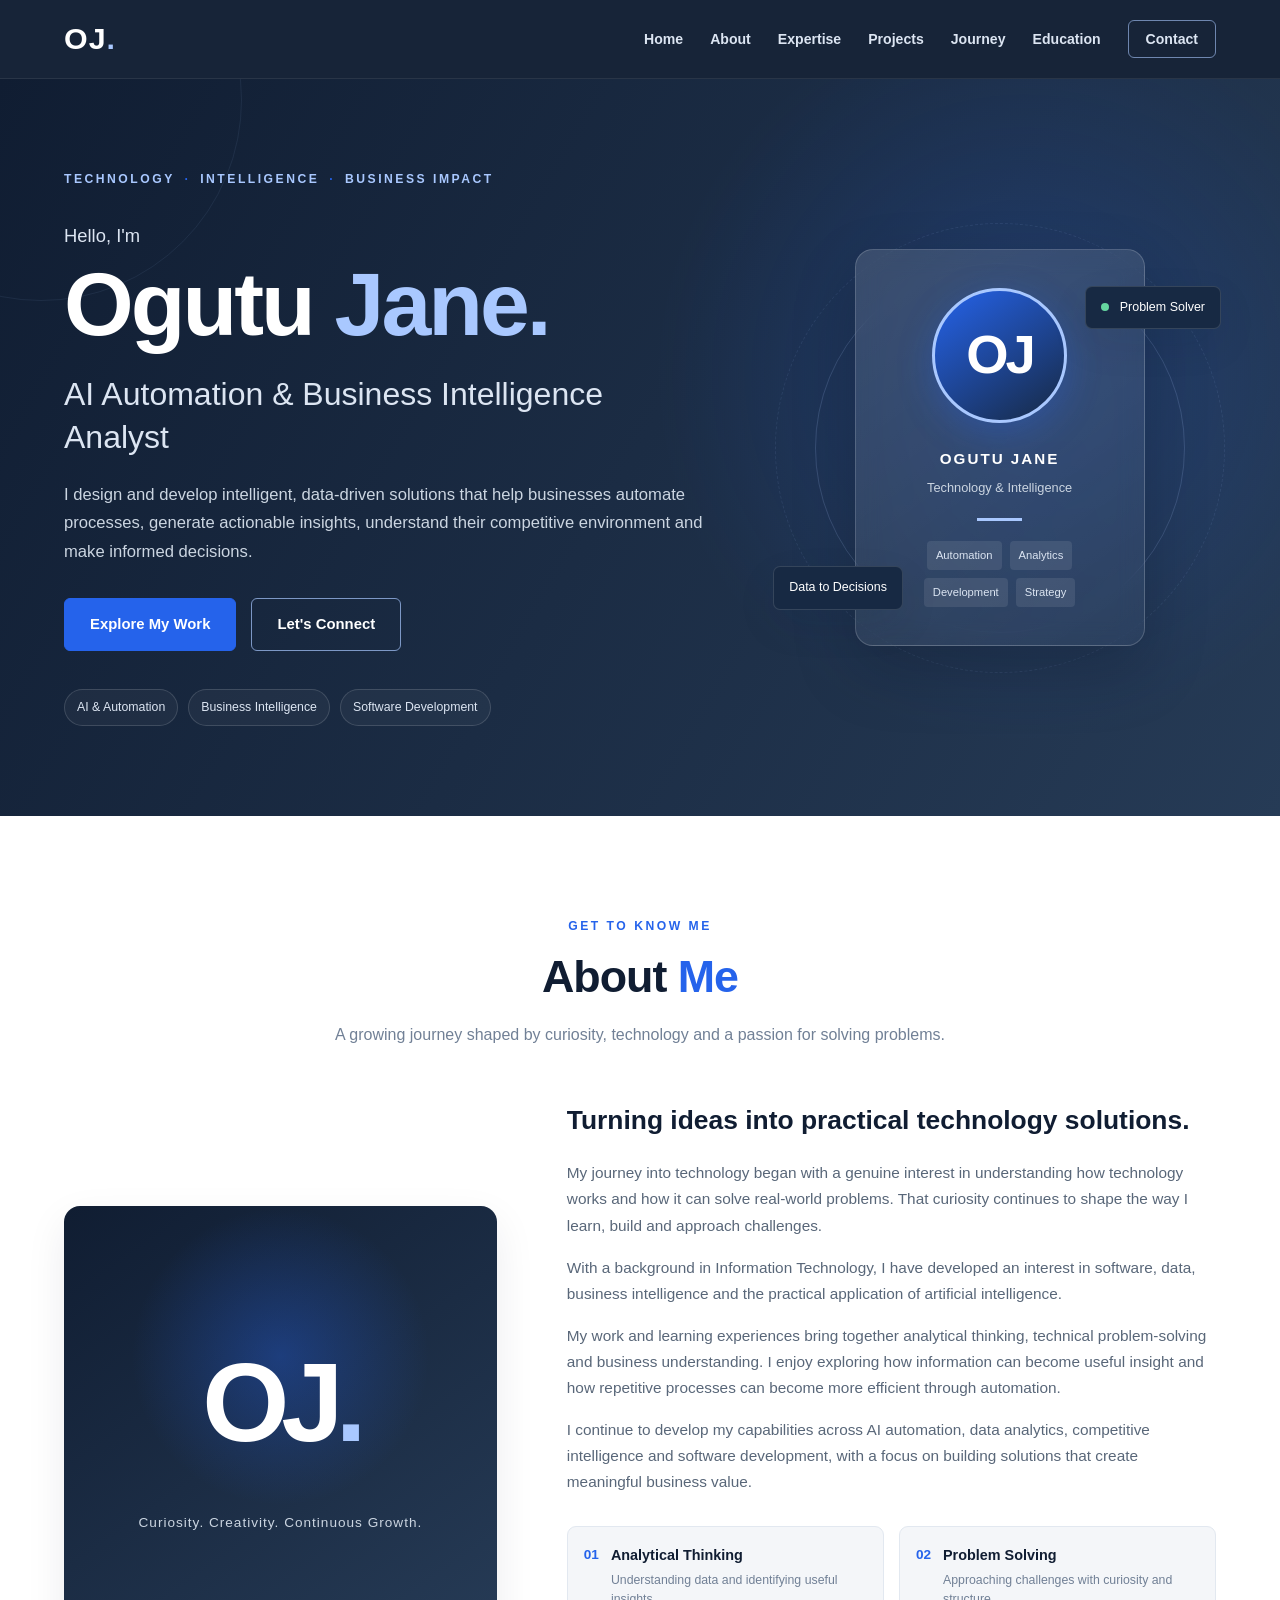
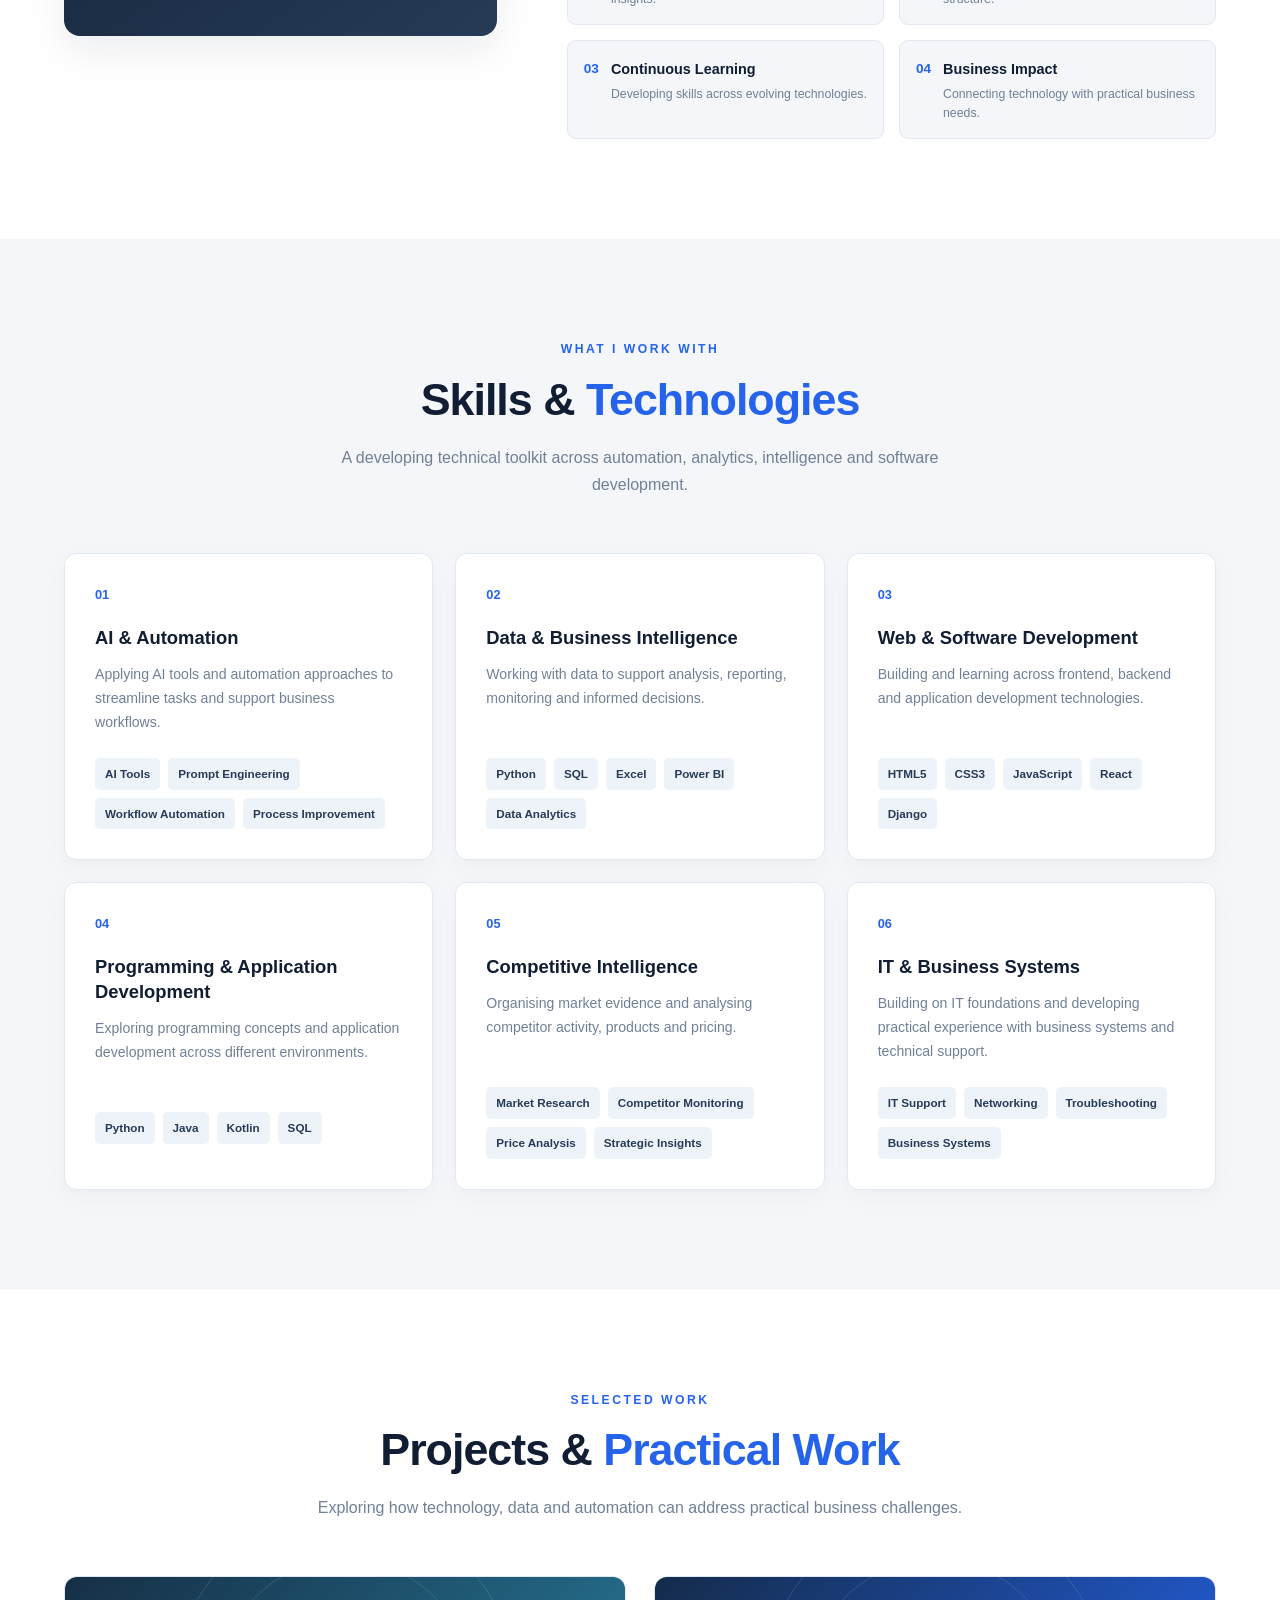
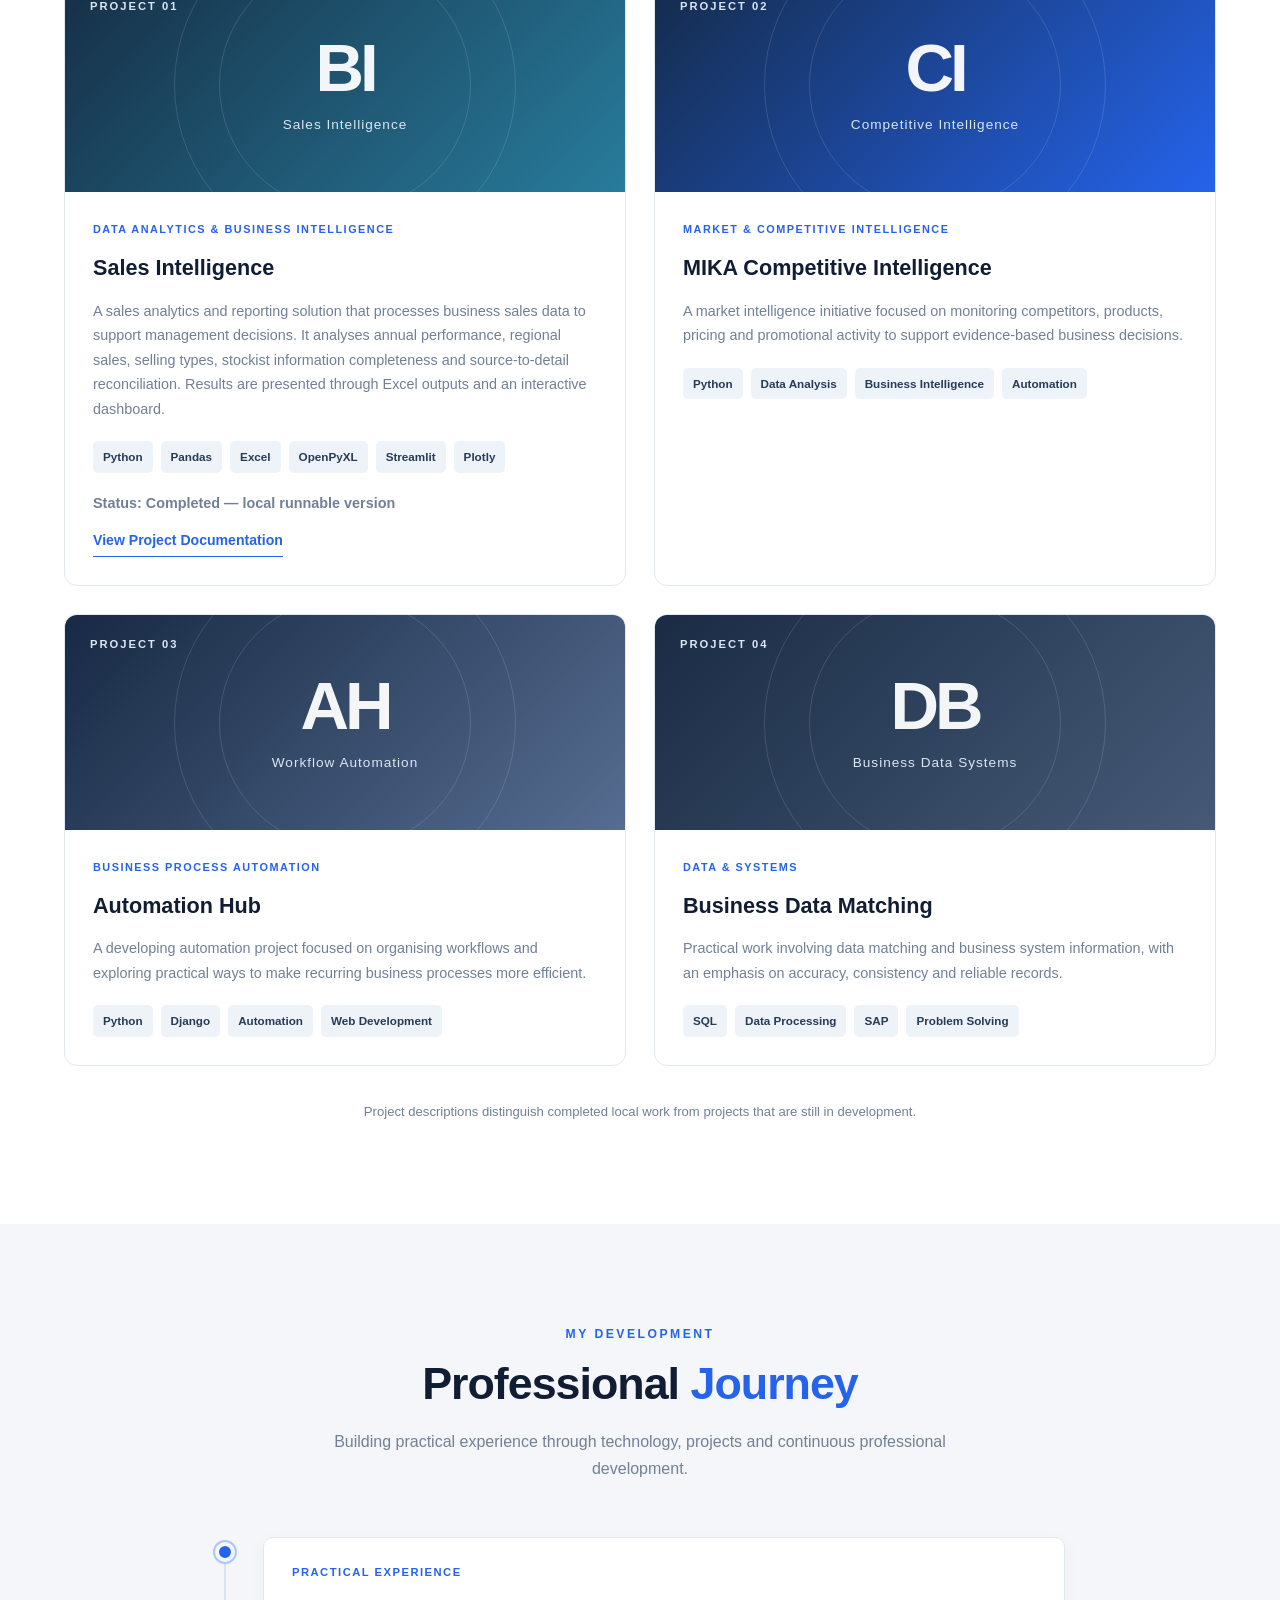
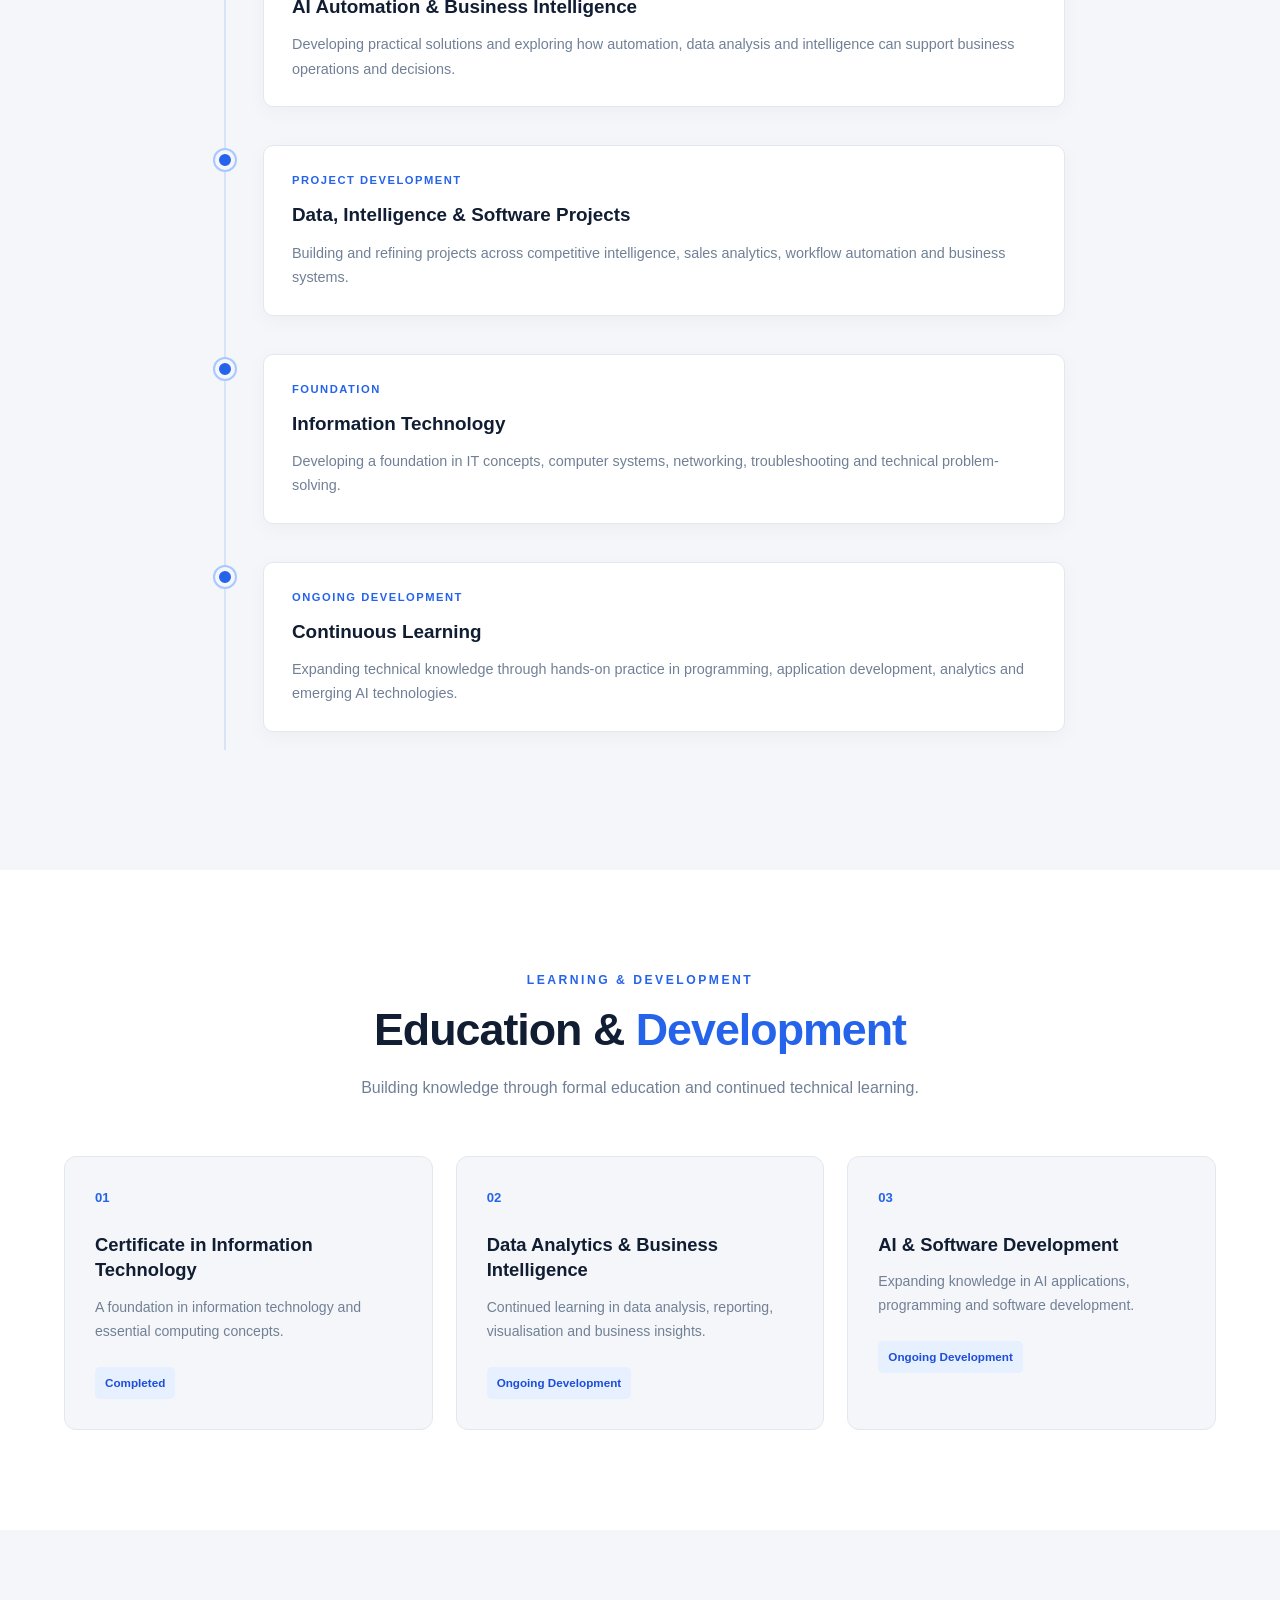
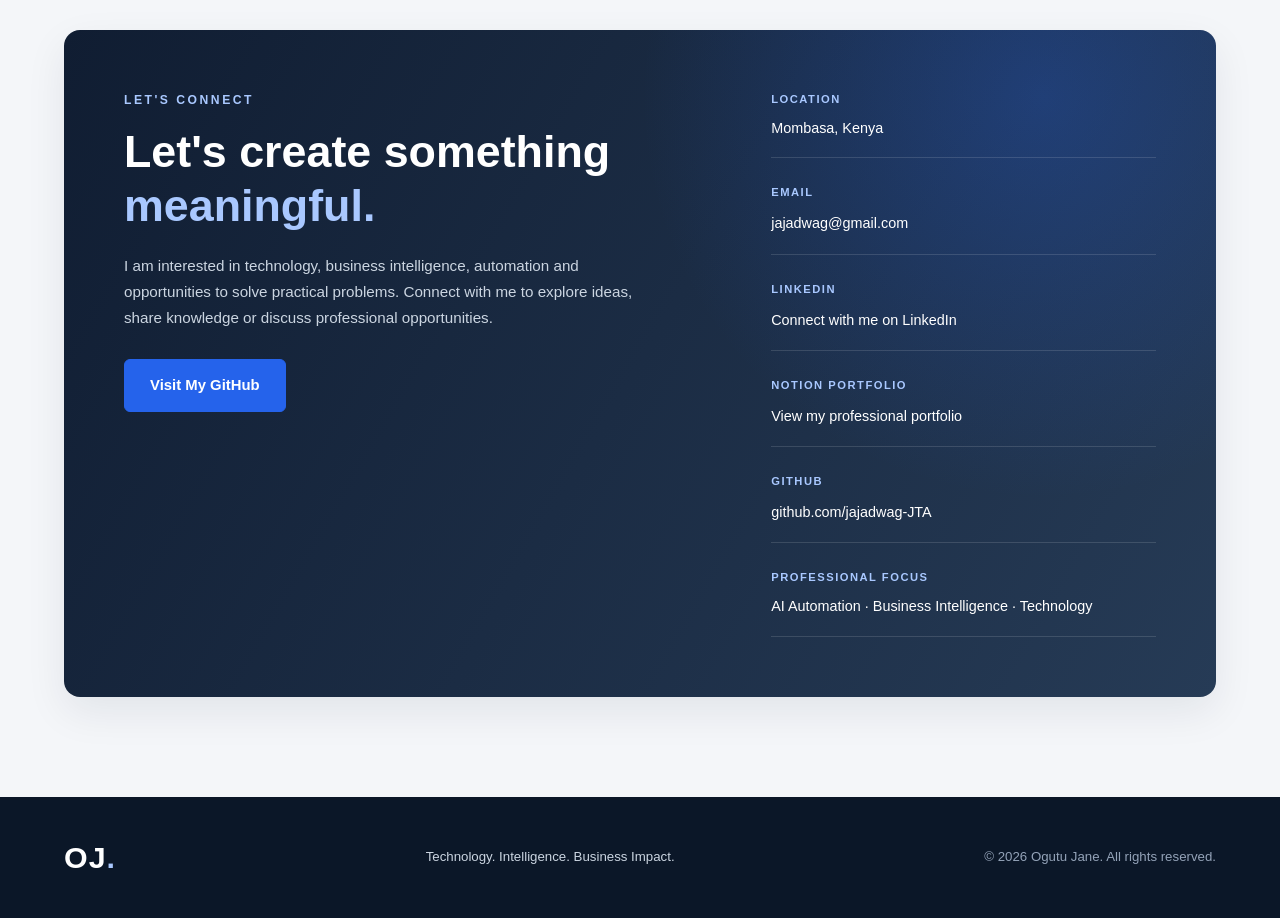
==== commit 2b645e28: "Add Sales Intelligence portfolio project" ====
--- a/index.html
+++ b/index.html
@@ -1,4 +1,4 @@
-﻿
+
 <!DOCTYPE html>
 <html lang="en">
 <head>
@@ -340,8 +340,50 @@
                 <div class="projects-grid">
 
                     <article class="project-card">
+                        <div class="project-visual project-visual-two">
+                            <span class="project-index">PROJECT 01</span>
+                            <div class="project-symbol">BI</div>
+                            <span class="project-visual-caption">
+                                Sales Intelligence
+                            </span>
+                        </div>
+
+                        <div class="project-info">
+                            <p class="project-type">DATA ANALYTICS &amp; BUSINESS INTELLIGENCE</p>
+                            <h3>Sales Intelligence</h3>
+                            <p>
+                                A sales analytics and reporting solution that
+                                processes business sales data to support
+                                management decisions. It analyses annual
+                                performance, regional sales, selling types,
+                                stockist information completeness and
+                                source-to-detail reconciliation. Results are
+                                presented through Excel outputs and an
+                                interactive dashboard.
+                            </p>
+                            <div class="project-tags">
+                                <span>Python</span>
+                                <span>Pandas</span>
+                                <span>Excel</span>
+                                <span>OpenPyXL</span>
+                                <span>Streamlit</span>
+                                <span>Plotly</span>
+                            </div>
+                            <p class="project-status">
+                                Status: Completed — local runnable version
+                            </p>
+                            <a class="project-link"
+                               href="documents/SALES-INTELLIGENCE_Project_Documentation.docx"
+                               target="_blank"
+                               rel="noopener noreferrer">
+                                View Project Documentation
+                            </a>
+                        </div>
+                    </article>
+
+                    <article class="project-card">
                         <div class="project-visual project-visual-one">
-                            <span class="project-index">PROJECT 01</span>
+                            <span class="project-index">PROJECT 02</span>
                             <div class="project-symbol">CI</div>
                             <span class="project-visual-caption">
                                 Competitive Intelligence
@@ -362,33 +404,6 @@
                                 <span>Data Analysis</span>
                                 <span>Business Intelligence</span>
                                 <span>Automation</span>
-                            </div>
-                        </div>
-                    </article>
-
-                    <article class="project-card">
-                        <div class="project-visual project-visual-two">
-                            <span class="project-index">PROJECT 02</span>
-                            <div class="project-symbol">BI</div>
-                            <span class="project-visual-caption">
-                                Sales Intelligence
-                            </span>
-                        </div>
-
-                        <div class="project-info">
-                            <p class="project-type">DATA ANALYTICS &amp; REPORTING</p>
-                            <h3>Sales Intelligence</h3>
-                            <p>
-                                A business intelligence initiative exploring
-                                sales data, performance analysis and reporting
-                                to help transform business information
-                                into actionable insights.
-                            </p>
-                            <div class="project-tags">
-                                <span>Data Analytics</span>
-                                <span>SQL</span>
-                                <span>Reporting</span>
-                                <span>BI</span>
                             </div>
                         </div>
                     </article>
@@ -450,14 +465,12 @@
                 </div>
 
                 <p class="projects-note">
-                    Project descriptions reflect ongoing and developing work.
-                    Further details and demonstrations will be added as they
-                    become available.
+                    Project descriptions distinguish completed local work
+                    from projects that are still in development.
                 </p>
 
             </div>
         </section>
-
         <!-- PROFESSIONAL JOURNEY -->
         <section class="section experience-section" id="experience">
             <div class="container">
@@ -661,7 +674,3 @@
     <script src="js/script.js"></script>
 </body>
 </html>
-
-
-
-
--- a/css/style.css
+++ b/css/style.css
@@ -1,25 +1,28 @@
 
-/* =====================================
-   OGUTU JANE — PERSONAL BRANDING
-   Modern Corporate Technology Design
-===================================== */
-
+/* ==========================================
+   OGUTU JANE - PERSONAL PORTFOLIO
+   Modern Hybrid Corporate Technology Design
+========================================== */
+
+/* DESIGN SYSTEM */
 :root {
     --navy: #101D32;
+    --navy-light: #172943;
+    --slate: #263B56;
     --blue: #2563EB;
+    --blue-dark: #1D4ED8;
     --light-blue: #A9C8FF;
-    --slate: #263B56;
     --off-white: #F4F6F9;
     --white: #FFFFFF;
     --text: #263447;
     --muted: #718096;
     --border: #E2E8F0;
 
+    --shadow: 0 15px 40px rgba(16, 29, 50, 0.08);
     --transition: 0.3s ease;
 }
 
 /* RESET */
-
 * {
     margin: 0;
     padding: 0;
@@ -28,55 +31,74 @@
 
 html {
     scroll-behavior: smooth;
+    scroll-padding-top: 90px;
 }
 
 body {
-    font-family: "Segoe UI", Arial, sans-serif;
+    font-family: "Segoe UI", Arial, Helvetica, sans-serif;
     background: var(--off-white);
     color: var(--text);
     line-height: 1.7;
 }
 
-/* NAVIGATION */
-
-#header {
-    background: var(--navy);
+a {
+    color: inherit;
+}
+
+button {
+    font: inherit;
+}
+
+.container {
+    width: min(1160px, 90%);
+    margin: 0 auto;
+}
+
+/* ==========================================
+   HEADER & NAVIGATION
+========================================== */
+
+.site-header {
     position: sticky;
     top: 0;
     z-index: 1000;
+    background: rgba(16, 29, 50, 0.97);
+    backdrop-filter: blur(14px);
+    border-bottom: 1px solid rgba(255, 255, 255, 0.08);
 }
 
 .navbar {
-    max-width: 1200px;
-    margin: auto;
-    padding: 18px 30px;
-    display: flex;
+    min-height: 78px;
+    display: flex;
+    align-items: center;
     justify-content: space-between;
-    align-items: center;
+    gap: 30px;
 }
 
 .logo {
+    text-decoration: none;
     color: var(--white);
-    text-decoration: none;
-    font-size: 1.8rem;
+    font-size: 1.9rem;
     font-weight: 800;
     letter-spacing: 1px;
 }
 
 .logo span {
-    color: var(--blue);
+    color: var(--light-blue);
 }
 
 .nav-links {
     display: flex;
-    gap: 28px;
+    align-items: center;
+    gap: 27px;
     list-style: none;
 }
 
 .nav-links a {
+    text-decoration: none;
     color: #DCE5F2;
-    text-decoration: none;
-    font-size: 0.92rem;
+    font-size: 0.88rem;
+    font-weight: 600;
     transition: var(--transition);
 }
 
@@ -84,163 +106,1169 @@
     color: var(--light-blue);
 }
 
-/* HERO SECTION */
+.nav-links .nav-contact {
+    padding: 10px 17px;
+    border: 1px solid rgba(169, 200, 255, 0.6);
+    border-radius: 6px;
+}
+
+.nav-links .nav-contact:hover {
+    background: var(--blue);
+    color: var(--white);
+    border-color: var(--blue);
+}
+
+.menu-toggle {
+    display: none;
+    border: 0;
+    background: transparent;
+    cursor: pointer;
+}
+
+.menu-toggle span {
+    display: block;
+    width: 25px;
+    height: 2px;
+    margin: 5px 0;
+    background: var(--white);
+    transition: var(--transition);
+}
+
+/* ==========================================
+   HERO
+========================================== */
 
 .hero {
-    min-height: 85vh;
+    position: relative;
+    overflow: hidden;
+    min-height: 690px;
+    display: flex;
+    align-items: center;
+    color: var(--white);
+
     background:
         radial-gradient(
-            circle at 85% 20%,
+            circle at 80% 40%,
             rgba(37, 99, 235, 0.22),
+            transparent 33%
+        ),
+        linear-gradient(120deg, var(--navy), var(--slate));
+}
+
+.hero::before {
+    content: "";
+    position: absolute;
+    width: 400px;
+    height: 400px;
+    border: 1px solid rgba(169, 200, 255, 0.08);
+    border-radius: 50%;
+    top: -180px;
+    left: -160px;
+}
+
+.hero-grid {
+    position: relative;
+    z-index: 1;
+    display: grid;
+    grid-template-columns: 1.2fr 0.8fr;
+    align-items: center;
+    gap: 70px;
+    padding-top: 90px;
+    padding-bottom: 90px;
+}
+
+.eyebrow,
+.section-kicker {
+    color: var(--light-blue);
+    font-size: 0.76rem;
+    font-weight: 800;
+    letter-spacing: 2.5px;
+}
+
+.eyebrow {
+    margin-bottom: 30px;
+}
+
+.eyebrow span {
+    color: var(--blue);
+    padding: 0 4px;
+}
+
+.hero-intro {
+    color: #DCE5F2;
+    font-size: 1.15rem;
+}
+
+.hero h1 {
+    font-size: clamp(3.5rem, 7vw, 6rem);
+    line-height: 1.08;
+    letter-spacing: -3px;
+    margin: 5px 0 20px;
+    font-weight: 800;
+}
+
+.hero h1 span {
+    color: var(--light-blue);
+}
+
+.hero h2 {
+    max-width: 650px;
+    color: #DCE5F2;
+    font-size: clamp(1.35rem, 2.7vw, 2rem);
+    line-height: 1.35;
+    font-weight: 500;
+    margin-bottom: 22px;
+}
+
+.hero-description {
+    max-width: 640px;
+    color: #CBD5E1;
+    font-size: 1.04rem;
+    margin-bottom: 32px;
+}
+
+.hero-actions {
+    display: flex;
+    flex-wrap: wrap;
+    gap: 15px;
+}
+
+.btn {
+    display: inline-flex;
+    align-items: center;
+    justify-content: center;
+    padding: 13px 25px;
+    border-radius: 6px;
+    text-decoration: none;
+    font-size: 0.93rem;
+    font-weight: 700;
+    transition: var(--transition);
+}
+
+.btn-primary {
+    background: var(--blue);
+    color: var(--white);
+    border: 1px solid var(--blue);
+}
+
+.btn-primary:hover {
+    background: var(--blue-dark);
+    border-color: var(--blue-dark);
+    transform: translateY(-3px);
+}
+
+.btn-outline-light {
+    color: var(--white);
+    border: 1px solid rgba(169, 200, 255, 0.7);
+}
+
+.btn-outline-light:hover {
+    background: rgba(255, 255, 255, 0.1);
+    transform: translateY(-3px);
+}
+
+.hero-focus {
+    display: flex;
+    flex-wrap: wrap;
+    gap: 10px;
+    margin-top: 38px;
+}
+
+.hero-focus span {
+    color: #DCE5F2;
+    font-size: 0.77rem;
+    padding: 7px 12px;
+    border: 1px solid rgba(255, 255, 255, 0.14);
+    border-radius: 30px;
+    background: rgba(255, 255, 255, 0.04);
+}
+
+/* HERO VISUAL */
+
+.hero-visual {
+    position: relative;
+    min-height: 420px;
+    display: flex;
+    align-items: center;
+    justify-content: center;
+}
+
+.visual-orbit {
+    position: absolute;
+    border: 1px solid rgba(169, 200, 255, 0.18);
+    border-radius: 50%;
+}
+
+.orbit-one {
+    width: 370px;
+    height: 370px;
+}
+
+.orbit-two {
+    width: 450px;
+    height: 450px;
+    border-style: dashed;
+    opacity: 0.55;
+}
+
+.profile-card {
+    position: relative;
+    z-index: 2;
+    width: 290px;
+    padding: 38px 30px;
+    text-align: center;
+    border: 1px solid rgba(255, 255, 255, 0.18);
+    border-radius: 18px;
+    background: linear-gradient(
+        145deg,
+        rgba(255, 255, 255, 0.13),
+        rgba(255, 255, 255, 0.04)
+    );
+    box-shadow: 0 25px 65px rgba(0, 0, 0, 0.2);
+    backdrop-filter: blur(12px);
+}
+
+.profile-monogram {
+    width: 135px;
+    height: 135px;
+    margin: 0 auto 23px;
+    display: flex;
+    align-items: center;
+    justify-content: center;
+    border: 3px solid var(--light-blue);
+    border-radius: 50%;
+    background: linear-gradient(145deg, var(--blue), var(--navy-light));
+    color: var(--white);
+    font-size: 3.4rem;
+    font-weight: 800;
+    letter-spacing: -3px;
+    box-shadow: 0 10px 35px rgba(37, 99, 235, 0.3);
+}
+
+.profile-name {
+    font-weight: 800;
+    letter-spacing: 2px;
+    font-size: 0.95rem;
+}
+
+.profile-role {
+    color: #CBD5E1;
+    font-size: 0.8rem;
+    margin-top: 5px;
+}
+
+.profile-divider {
+    width: 45px;
+    height: 3px;
+    margin: 20px auto;
+    background: var(--light-blue);
+}
+
+.profile-capabilities {
+    display: flex;
+    flex-wrap: wrap;
+    justify-content: center;
+    gap: 8px;
+}
+
+.profile-capabilities span {
+    padding: 5px 9px;
+    border-radius: 4px;
+    background: rgba(255, 255, 255, 0.09);
+    color: #DCE5F2;
+    font-size: 0.7rem;
+}
+
+.floating-label {
+    position: absolute;
+    z-index: 3;
+    padding: 10px 15px;
+    border: 1px solid rgba(255, 255, 255, 0.13);
+    border-radius: 7px;
+    background: var(--navy-light);
+    color: var(--white);
+    font-size: 0.78rem;
+    box-shadow: var(--shadow);
+}
+
+.label-top {
+    top: 48px;
+    right: -5px;
+}
+
+.label-bottom {
+    bottom: 48px;
+    left: -10px;
+}
+
+.status-dot {
+    display: inline-block;
+    width: 8px;
+    height: 8px;
+    margin-right: 7px;
+    border-radius: 50%;
+    background: #65D6A0;
+}
+
+/* ==========================================
+   GENERAL SECTIONS
+========================================== */
+
+.section {
+    padding: 100px 0;
+}
+
+.section-heading {
+    max-width: 680px;
+    margin: 0 auto 55px;
+    text-align: center;
+}
+
+.section-kicker {
+    color: var(--blue);
+    margin-bottom: 13px;
+}
+
+.section-heading h2 {
+    color: var(--navy);
+    font-size: clamp(2rem, 4vw, 2.8rem);
+    line-height: 1.2;
+    margin-bottom: 17px;
+    letter-spacing: -1px;
+}
+
+.section-heading h2 span {
+    color: var(--blue);
+}
+
+.section-heading > p:last-child {
+    color: var(--muted);
+    font-size: 1rem;
+}
+
+/* ==========================================
+   ABOUT
+========================================== */
+
+.about-section {
+    background: var(--white);
+}
+
+.about-grid {
+    display: grid;
+    grid-template-columns: 0.8fr 1.2fr;
+    align-items: center;
+    gap: 70px;
+}
+
+.about-visual {
+    min-height: 430px;
+    padding: 35px;
+    display: flex;
+    flex-direction: column;
+    justify-content: center;
+    align-items: center;
+    text-align: center;
+    border-radius: 16px;
+    background:
+        radial-gradient(
+            circle at 50% 35%,
+            rgba(37, 99, 235, 0.35),
+            transparent 42%
+        ),
+        linear-gradient(145deg, var(--navy), var(--slate));
+    box-shadow: var(--shadow);
+}
+
+.about-monogram {
+    color: var(--white);
+    font-size: 7rem;
+    font-weight: 800;
+    letter-spacing: -8px;
+}
+
+.about-monogram span {
+    color: var(--light-blue);
+}
+
+.about-visual > p {
+    color: #CBD5E1;
+    font-size: 0.85rem;
+    letter-spacing: 1px;
+    margin-top: 12px;
+}
+
+.about-content h3 {
+    color: var(--navy);
+    font-size: 1.65rem;
+    line-height: 1.35;
+    margin-bottom: 22px;
+}
+
+.about-content > p {
+    color: #596779;
+    margin-bottom: 16px;
+    font-size: 0.96rem;
+}
+
+.about-highlights {
+    display: grid;
+    grid-template-columns: 1fr 1fr;
+    gap: 15px;
+    margin-top: 30px;
+}
+
+.highlight-item {
+    display: flex;
+    align-items: flex-start;
+    gap: 12px;
+    padding: 16px;
+    background: var(--off-white);
+    border: 1px solid var(--border);
+    border-radius: 9px;
+    transition: var(--transition);
+}
+
+.highlight-item:hover {
+    border-color: var(--light-blue);
+    transform: translateY(-3px);
+}
+
+.highlight-icon {
+    color: var(--blue);
+    font-size: 0.85rem;
+    font-weight: 800;
+}
+
+.highlight-item h4 {
+    color: var(--navy);
+    font-size: 0.9rem;
+    margin-bottom: 4px;
+}
+
+.highlight-item p {
+    color: var(--muted);
+    font-size: 0.77rem;
+    line-height: 1.5;
+}
+
+/* ==========================================
+   SKILLS
+========================================== */
+
+.skills-section {
+    background: var(--off-white);
+}
+
+.skills-grid {
+    display: grid;
+    grid-template-columns: repeat(3, 1fr);
+    gap: 22px;
+}
+
+.skill-card {
+    padding: 30px;
+    border: 1px solid var(--border);
+    border-radius: 12px;
+    background: var(--white);
+    box-shadow: 0 7px 24px rgba(16, 29, 50, 0.035);
+    transition: var(--transition);
+}
+
+.skill-card:hover {
+    transform: translateY(-6px);
+    border-color: var(--light-blue);
+    box-shadow: var(--shadow);
+}
+
+.card-number {
+    color: var(--blue);
+    font-size: 0.8rem;
+    font-weight: 800;
+    margin-bottom: 20px;
+}
+
+.skill-card h3 {
+    color: var(--navy);
+    font-size: 1.15rem;
+    line-height: 1.35;
+    margin-bottom: 12px;
+}
+
+.skill-card > p {
+    color: var(--muted);
+    font-size: 0.88rem;
+    min-height: 75px;
+}
+
+.skill-tags,
+.project-tags {
+    display: flex;
+    flex-wrap: wrap;
+    gap: 8px;
+    margin-top: 20px;
+}
+
+.skill-tags span,
+.project-tags span {
+    color: var(--slate);
+    background: #EEF3FA;
+    padding: 6px 10px;
+    border-radius: 5px;
+    font-size: 0.73rem;
+    font-weight: 600;
+}
+
+/* ==========================================
+   PROJECTS
+========================================== */
+
+.projects-section {
+    background: var(--white);
+}
+
+.projects-grid {
+    display: grid;
+    grid-template-columns: repeat(2, 1fr);
+    gap: 28px;
+}
+
+.project-card {
+    overflow: hidden;
+    border: 1px solid var(--border);
+    border-radius: 13px;
+    background: var(--white);
+    transition: var(--transition);
+}
+
+.project-card:hover {
+    transform: translateY(-6px);
+    box-shadow: var(--shadow);
+}
+
+.project-visual {
+    min-height: 215px;
+    padding: 25px 30px;
+    display: flex;
+    flex-direction: column;
+    align-items: center;
+    justify-content: center;
+    position: relative;
+    overflow: hidden;
+    color: var(--white);
+}
+
+.project-visual::before,
+.project-visual::after {
+    content: "";
+    position: absolute;
+    border: 1px solid rgba(255, 255, 255, 0.13);
+    border-radius: 50%;
+}
+
+.project-visual::before {
+    width: 250px;
+    height: 250px;
+}
+
+.project-visual::after {
+    width: 340px;
+    height: 340px;
+}
+
+.project-visual-one {
+    background: linear-gradient(135deg, #142B4A, #2563EB);
+}
+
+.project-visual-two {
+    background: linear-gradient(135deg, #162F46, #287C9C);
+}
+
+.project-visual-three {
+    background: linear-gradient(135deg, #172943, #566D91);
+}
+
+.project-visual-four {
+    background: linear-gradient(135deg, #1A2C44, #465A78);
+}
+
+.project-index,
+.project-visual-caption,
+.project-symbol {
+    position: relative;
+    z-index: 1;
+}
+
+.project-index {
+    position: absolute;
+    top: 20px;
+    left: 25px;
+    color: #DCE5F2;
+    font-size: 0.7rem;
+    font-weight: 700;
+    letter-spacing: 2px;
+}
+
+.project-symbol {
+    font-size: 4.2rem;
+    line-height: 1;
+    font-weight: 800;
+    letter-spacing: -4px;
+    color: rgba(255, 255, 255, 0.95);
+}
+
+.project-visual-caption {
+    margin-top: 12px;
+    color: #DCE5F2;
+    font-size: 0.85rem;
+    letter-spacing: 1px;
+}
+
+.project-info {
+    padding: 28px;
+}
+
+.project-type {
+    color: var(--blue);
+    font-size: 0.68rem;
+    font-weight: 800;
+    letter-spacing: 1.5px;
+    margin-bottom: 11px;
+}
+
+.project-info h3 {
+    color: var(--navy);
+    font-size: 1.35rem;
+    margin-bottom: 12px;
+}
+
+.project-info > p:not(.project-type) {
+    color: var(--muted);
+    font-size: 0.9rem;
+}
+
+.project-info .project-status {
+    color: var(--blue);
+    font-size: 0.82rem;
+    font-weight: 700;
+    margin-top: 18px;
+}
+
+.project-link {
+    display: inline-block;
+    margin-top: 14px;
+    color: var(--blue);
+    font-size: 0.88rem;
+    font-weight: 700;
+    text-decoration: none;
+    border-bottom: 1px solid var(--blue);
+    padding-bottom: 3px;
+    transition: var(--transition);
+}
+
+.project-link:hover {
+    color: var(--navy);
+    border-color: var(--navy);
+}
+
+.projects-note {
+    color: var(--muted);
+    text-align: center;
+    font-size: 0.82rem;
+    margin-top: 35px;
+}
+
+/* ==========================================
+   PROFESSIONAL JOURNEY
+========================================== */
+
+.experience-section {
+    background: var(--off-white);
+}
+
+.journey-list {
+    max-width: 850px;
+    margin: 0 auto;
+    position: relative;
+}
+
+.journey-list::before {
+    content: "";
+    position: absolute;
+    top: 10px;
+    bottom: 20px;
+    left: 9px;
+    width: 2px;
+    background: #D8E4F5;
+}
+
+.journey-item {
+    position: relative;
+    display: flex;
+    gap: 28px;
+    padding-bottom: 38px;
+}
+
+.journey-marker {
+    position: relative;
+    z-index: 1;
+    flex: 0 0 20px;
+    width: 20px;
+    height: 20px;
+    margin-top: 5px;
+    border: 4px solid var(--off-white);
+    border-radius: 50%;
+    background: var(--blue);
+    box-shadow: 0 0 0 2px var(--light-blue);
+}
+
+.journey-content {
+    flex: 1;
+    padding: 25px 28px;
+    border: 1px solid var(--border);
+    border-radius: 10px;
+    background: var(--white);
+    box-shadow: 0 5px 20px rgba(16, 29, 50, 0.035);
+}
+
+.journey-label {
+    color: var(--blue);
+    font-size: 0.7rem;
+    font-weight: 800;
+    letter-spacing: 1.5px;
+    margin-bottom: 9px;
+}
+
+.journey-content h3 {
+    color: var(--navy);
+    font-size: 1.18rem;
+    margin-bottom: 9px;
+}
+
+.journey-content > p:last-child {
+    color: var(--muted);
+    font-size: 0.9rem;
+}
+
+/* ==========================================
+   EDUCATION
+========================================== */
+
+.education-section {
+    background: var(--white);
+}
+
+.education-grid {
+    display: grid;
+    grid-template-columns: repeat(3, 1fr);
+    gap: 23px;
+}
+
+.education-card {
+    padding: 30px;
+    border: 1px solid var(--border);
+    border-radius: 12px;
+    background: var(--off-white);
+    transition: var(--transition);
+}
+
+.education-card:hover {
+    transform: translateY(-5px);
+    border-color: var(--light-blue);
+    box-shadow: var(--shadow);
+}
+
+.education-number {
+    display: block;
+    color: var(--blue);
+    font-weight: 800;
+    font-size: 0.82rem;
+    margin-bottom: 22px;
+}
+
+.education-card h3 {
+    color: var(--navy);
+    font-size: 1.15rem;
+    line-height: 1.4;
+    margin-bottom: 13px;
+}
+
+.education-card > p {
+    color: var(--muted);
+    font-size: 0.88rem;
+    margin-bottom: 23px;
+}
+
+.education-status {
+    display: inline-block;
+    padding: 6px 10px;
+    color: var(--blue-dark);
+    background: #E7F0FF;
+    border-radius: 5px;
+    font-size: 0.73rem;
+    font-weight: 700;
+}
+
+/* ==========================================
+   CONTACT
+========================================== */
+
+.contact-section {
+    background: var(--off-white);
+}
+
+.contact-panel {
+    display: grid;
+    grid-template-columns: 1.2fr 0.8fr;
+    gap: 70px;
+    padding: 60px;
+    border-radius: 16px;
+    color: var(--white);
+    background:
+        radial-gradient(
+            circle at 85% 10%,
+            rgba(37, 99, 235, 0.28),
             transparent 35%
         ),
         linear-gradient(120deg, var(--navy), var(--slate));
-
+    box-shadow: var(--shadow);
+}
+
+.contact-content .section-kicker {
+    color: var(--light-blue);
+}
+
+.contact-content h2 {
+    max-width: 520px;
+    color: var(--white);
+    font-size: clamp(2rem, 4vw, 2.8rem);
+    line-height: 1.2;
+    margin: 15px 0 20px;
+}
+
+.contact-content h2 span {
+    color: var(--light-blue);
+}
+
+.contact-content > p:not(.section-kicker) {
+    max-width: 540px;
+    color: #CBD5E1;
+    margin-bottom: 28px;
+    font-size: 0.95rem;
+}
+
+.contact-details {
+    display: flex;
+    flex-direction: column;
+    justify-content: center;
+    gap: 25px;
+}
+
+.contact-detail {
+    padding-bottom: 17px;
+    border-bottom: 1px solid rgba(255, 255, 255, 0.13);
+}
+
+.detail-label {
+    display: block;
+    color: var(--light-blue);
+    font-size: 0.7rem;
+    font-weight: 800;
+    letter-spacing: 1.5px;
+    margin-bottom: 7px;
+}
+
+.contact-detail p,
+.contact-detail a {
+    color: var(--white);
+    font-size: 0.9rem;
+    text-decoration: none;
+    overflow-wrap: anywhere;
+}
+
+.contact-detail a:hover {
+    color: var(--light-blue);
+}
+
+/* ==========================================
+   FOOTER
+========================================== */
+
+.site-footer {
+    background: #0B1728;
+    color: #CBD5E1;
+    padding: 35px 0;
+}
+
+.footer-content {
     display: flex;
     align-items: center;
-    padding: 90px 30px;
-}
-
-.hero-content {
-    max-width: 1200px;
-    width: 100%;
-    margin: auto;
-    color: var(--white);
-}
-
-.eyebrow {
-    color: var(--light-blue);
-    font-size: 0.85rem;
-    font-weight: 700;
-    letter-spacing: 3px;
-    margin-bottom: 24px;
-}
-
-.hero h1 {
-    font-size: clamp(3rem, 7vw, 5.5rem);
-    line-height: 1.1;
-    margin-bottom: 15px;
-    font-weight: 800;
-}
-
-.hero h2 {
-    font-size: clamp(1.3rem, 3vw, 2.2rem);
-    color: var(--light-blue);
-    margin-bottom: 25px;
-    font-weight: 500;
-}
-
-.hero-content > p:not(.eyebrow) {
-    max-width: 680px;
-    color: #DCE5F2;
-    font-size: 1.08rem;
-    margin-bottom: 35px;
-}
-
-/* BUTTONS */
-
-.hero-actions {
-    display: flex;
-    flex-wrap: wrap;
-    gap: 16px;
-}
-
-.btn {
-    display: inline-block;
-    padding: 13px 26px;
-    border-radius: 6px;
-    text-decoration: none;
-    font-weight: 700;
-    transition: var(--transition);
-}
-
-.btn-primary {
-    background: var(--blue);
-    color: var(--white);
-}
-
-.btn-primary:hover {
-    background: #1D4ED8;
-    transform: translateY(-3px);
-}
-
-.btn-secondary {
-    border: 1px solid var(--light-blue);
-    color: var(--white);
-}
-
-.btn-secondary:hover {
-    background: rgba(255, 255, 255, 0.1);
-    transform: translateY(-3px);
-}
-
-/* GENERAL SECTIONS */
-
-main section:not(.hero) {
-    max-width: 1200px;
-    margin: auto;
-    padding: 90px 30px;
-    scroll-margin-top: 75px;
-}
-
-main section:not(.hero) h2 {
-    color: var(--navy);
-    font-size: 2rem;
-    margin-bottom: 25px;
-}
-
-/* FOOTER */
-
-footer {
-    background: var(--navy);
-    color: #DCE5F2;
-    text-align: center;
-    padding: 25px;
-    font-size: 0.9rem;
-}
-
-/* RESPONSIVE DESIGN */
+    justify-content: space-between;
+    gap: 25px;
+}
+
+.footer-content > p {
+    font-size: 0.83rem;
+}
+
+.copyright {
+    color: #94A3B8;
+}
+
+/* ==========================================
+   RESPONSIVE DESIGN
+========================================== */
+
+@media (max-width: 1050px) {
+    .nav-links {
+        gap: 16px;
+    }
+
+    .nav-links a {
+        font-size: 0.82rem;
+    }
+
+    .hero-grid {
+        gap: 35px;
+    }
+
+    .skills-grid {
+        grid-template-columns: repeat(2, 1fr);
+    }
+
+    .contact-panel {
+        gap: 40px;
+        padding: 45px;
+    }
+}
 
 @media (max-width: 850px) {
     .navbar {
+        min-height: 72px;
+    }
+
+    .menu-toggle {
+        display: block;
+    }
+
+    .nav-links {
+        position: absolute;
+        top: 72px;
+        left: 0;
+        right: 0;
+        display: none;
         flex-direction: column;
-        gap: 15px;
-    }
-
-    .nav-links {
+        align-items: stretch;
+        gap: 0;
+        padding: 12px 5% 22px;
+        background: var(--navy);
+        border-top: 1px solid rgba(255, 255, 255, 0.1);
+    }
+
+    .nav-links.active {
+        display: flex;
+    }
+
+    .nav-links li a {
+        display: block;
+        padding: 12px 0;
+    }
+
+    .nav-links .nav-contact {
+        display: inline-block;
+        margin-top: 8px;
+        padding: 9px 15px;
+    }
+
+    .hero {
+        min-height: auto;
+    }
+
+    .hero-grid {
+        grid-template-columns: 1fr;
+        text-align: center;
+        padding-top: 85px;
+        padding-bottom: 75px;
+    }
+
+    .hero-description {
+        margin-left: auto;
+        margin-right: auto;
+    }
+
+    .hero-actions,
+    .hero-focus {
         justify-content: center;
-        flex-wrap: wrap;
-        gap: 15px 22px;
-    }
-
-    .hero {
-        min-height: 75vh;
-    }
-}
-
-@media (max-width: 500px) {
-    .navbar {
-        padding: 15px;
-    }
-
-    .nav-links {
-        gap: 10px 15px;
-    }
-
-    .nav-links a {
-        font-size: 0.82rem;
-    }
-
-    .hero {
-        padding: 70px 22px;
-    }
-
-    main section:not(.hero) {
-        padding: 65px 22px;
+    }
+
+    .hero-visual {
+        min-height: 420px;
+    }
+
+    .about-grid {
+        grid-template-columns: 1fr;
+        gap: 40px;
+    }
+
+    .about-visual {
+        min-height: 320px;
+    }
+
+    .about-content h3 {
+        text-align: center;
+    }
+
+    .projects-grid {
+        gap: 20px;
+    }
+
+    .education-grid {
+        grid-template-columns: 1fr 1fr;
+    }
+
+    .contact-panel {
+        grid-template-columns: 1fr;
+    }
+
+    .footer-content {
+        flex-direction: column;
+        text-align: center;
+    }
+}
+
+@media (max-width: 600px) {
+    .container {
+        width: 90%;
+    }
+
+    .section {
+        padding: 72px 0;
+    }
+
+    .hero h1 {
+        font-size: 3.4rem;
+        letter-spacing: -2px;
+    }
+
+    .hero h2 {
+        font-size: 1.35rem;
+    }
+
+    .hero-description {
+        font-size: 0.94rem;
     }
 
     .hero-actions {
         flex-direction: column;
-        align-items: flex-start;
-    }
-}
+    }
+
+    .hero-actions .btn {
+        width: 100%;
+    }
+
+    .hero-focus {
+        gap: 7px;
+    }
+
+    .hero-focus span {
+        font-size: 0.68rem;
+    }
+
+    .hero-visual {
+        min-height: 360px;
+    }
+
+    .orbit-one {
+        width: 290px;
+        height: 290px;
+    }
+
+    .orbit-two {
+        width: 340px;
+        height: 340px;
+    }
+
+    .profile-card {
+        width: 255px;
+        padding: 28px 20px;
+    }
+
+    .profile-monogram {
+        width: 110px;
+        height: 110px;
+        font-size: 2.8rem;
+    }
+
+    .floating-label {
+        font-size: 0.68rem;
+        padding: 8px 10px;
+    }
+
+    .label-top {
+        right: 0;
+    }
+
+    .label-bottom {
+        left: 0;
+    }
+
+    .section-heading {
+        margin-bottom: 38px;
+    }
+
+    .about-visual {
+        min-height: 270px;
+    }
+
+    .about-monogram {
+        font-size: 5.5rem;
+    }
+
+    .about-highlights {
+        grid-template-columns: 1fr;
+    }
+
+    .skills-grid,
+    .projects-grid,
+    .education-grid {
+        grid-template-columns: 1fr;
+    }
+
+    .skill-card > p {
+        min-height: auto;
+    }
+
+    .project-visual {
+        min-height: 190px;
+    }
+
+    .journey-item {
+        gap: 18px;
+    }
+
+    .journey-content {
+        padding: 21px;
+    }
+
+    .contact-panel {
+        padding: 32px 24px;
+        gap: 35px;
+    }
+
+    .contact-content h2 {
+        font-size: 2rem;
+    }
+}
+
+@media (prefers-reduced-motion: reduce) {
+    html {
+        scroll-behavior: auto;
+    }
+
+    *,
+    *::before,
+    *::after {
+        transition-duration: 0.01ms !important;
+        animation-duration: 0.01ms !important;
+    }
+}
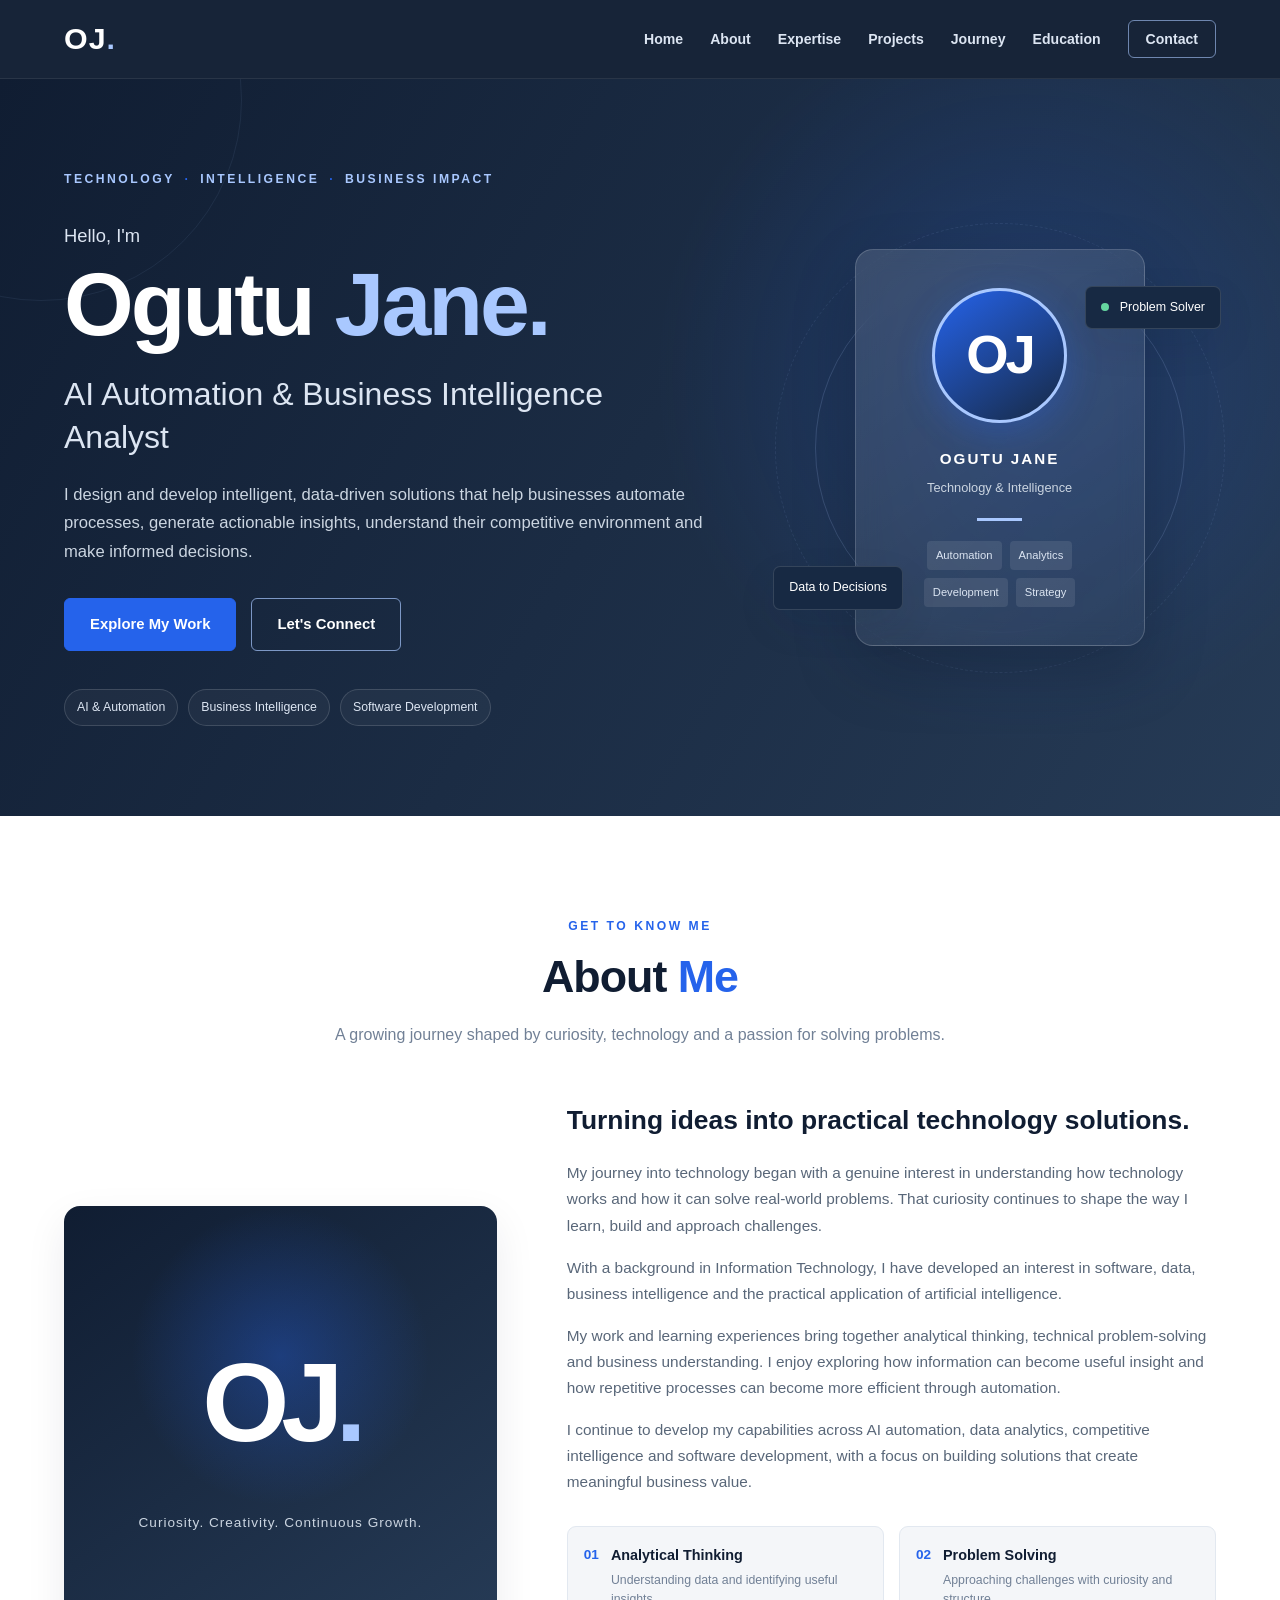
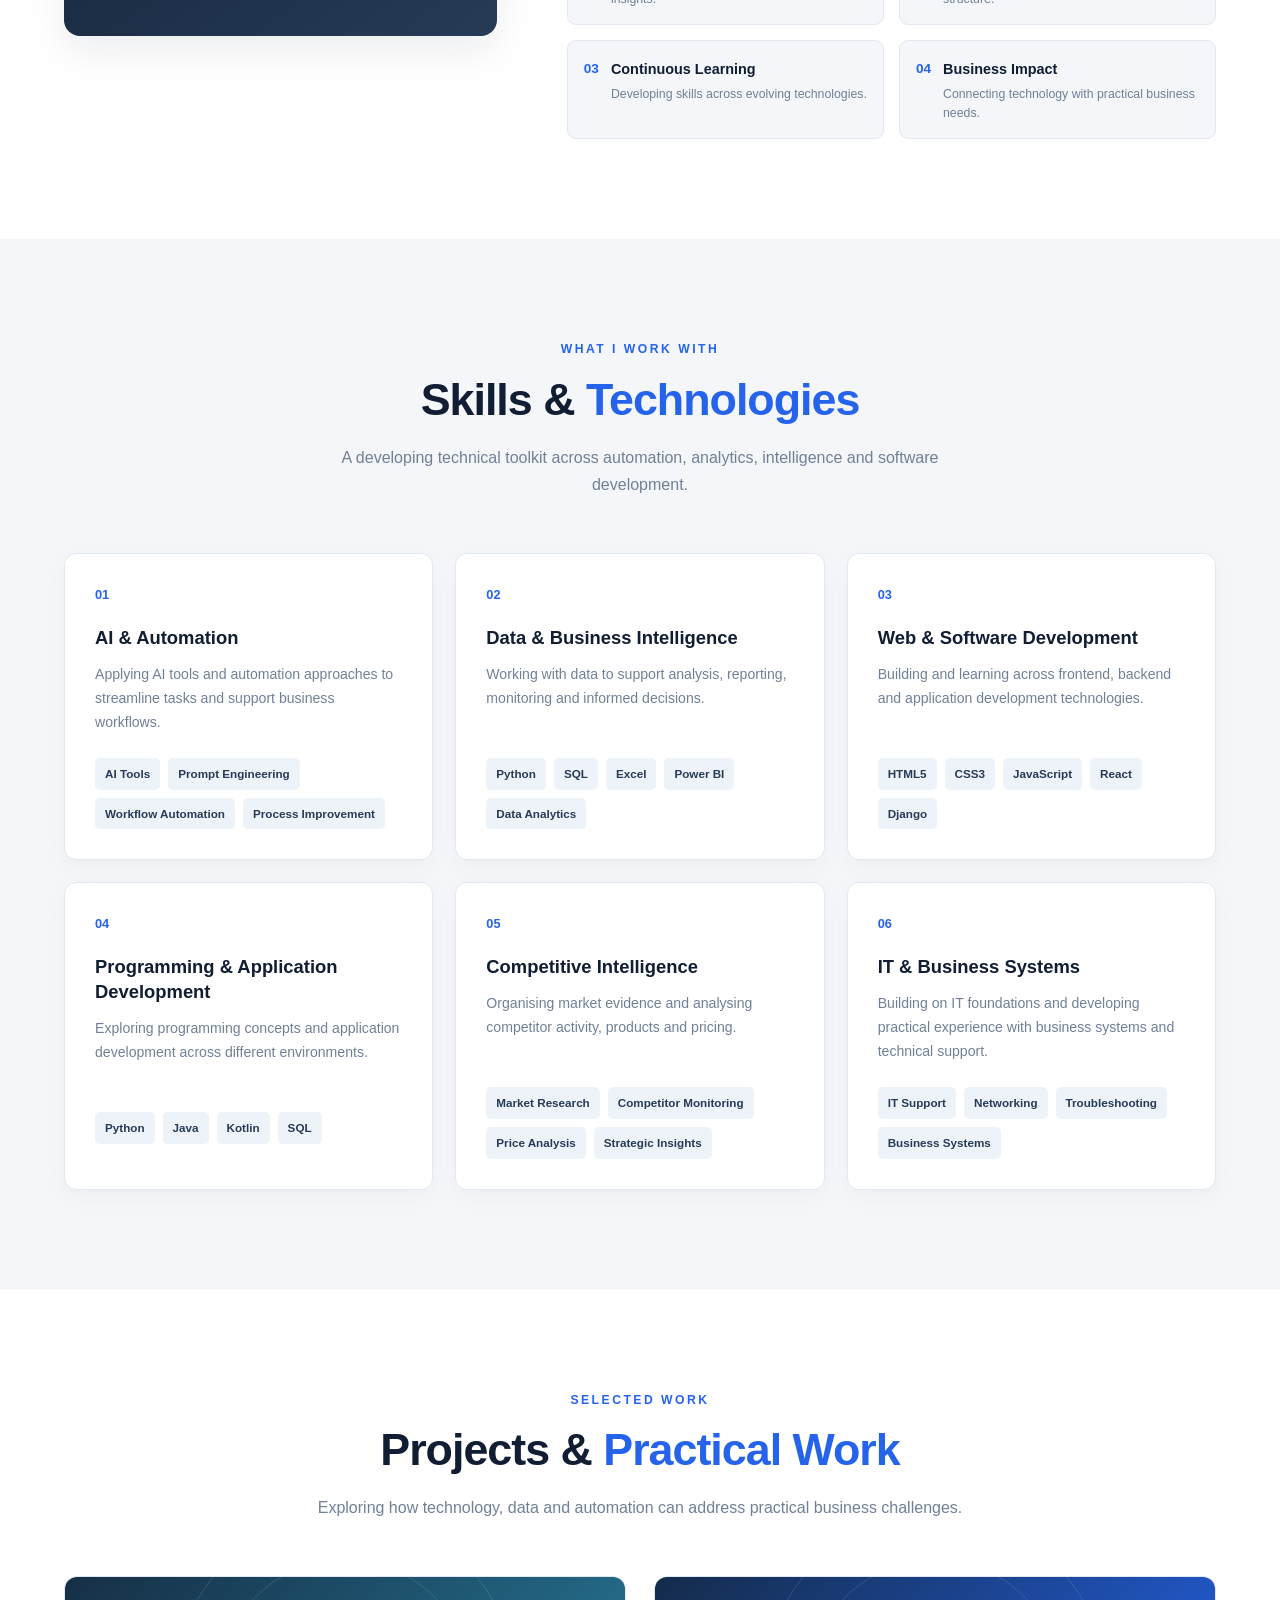
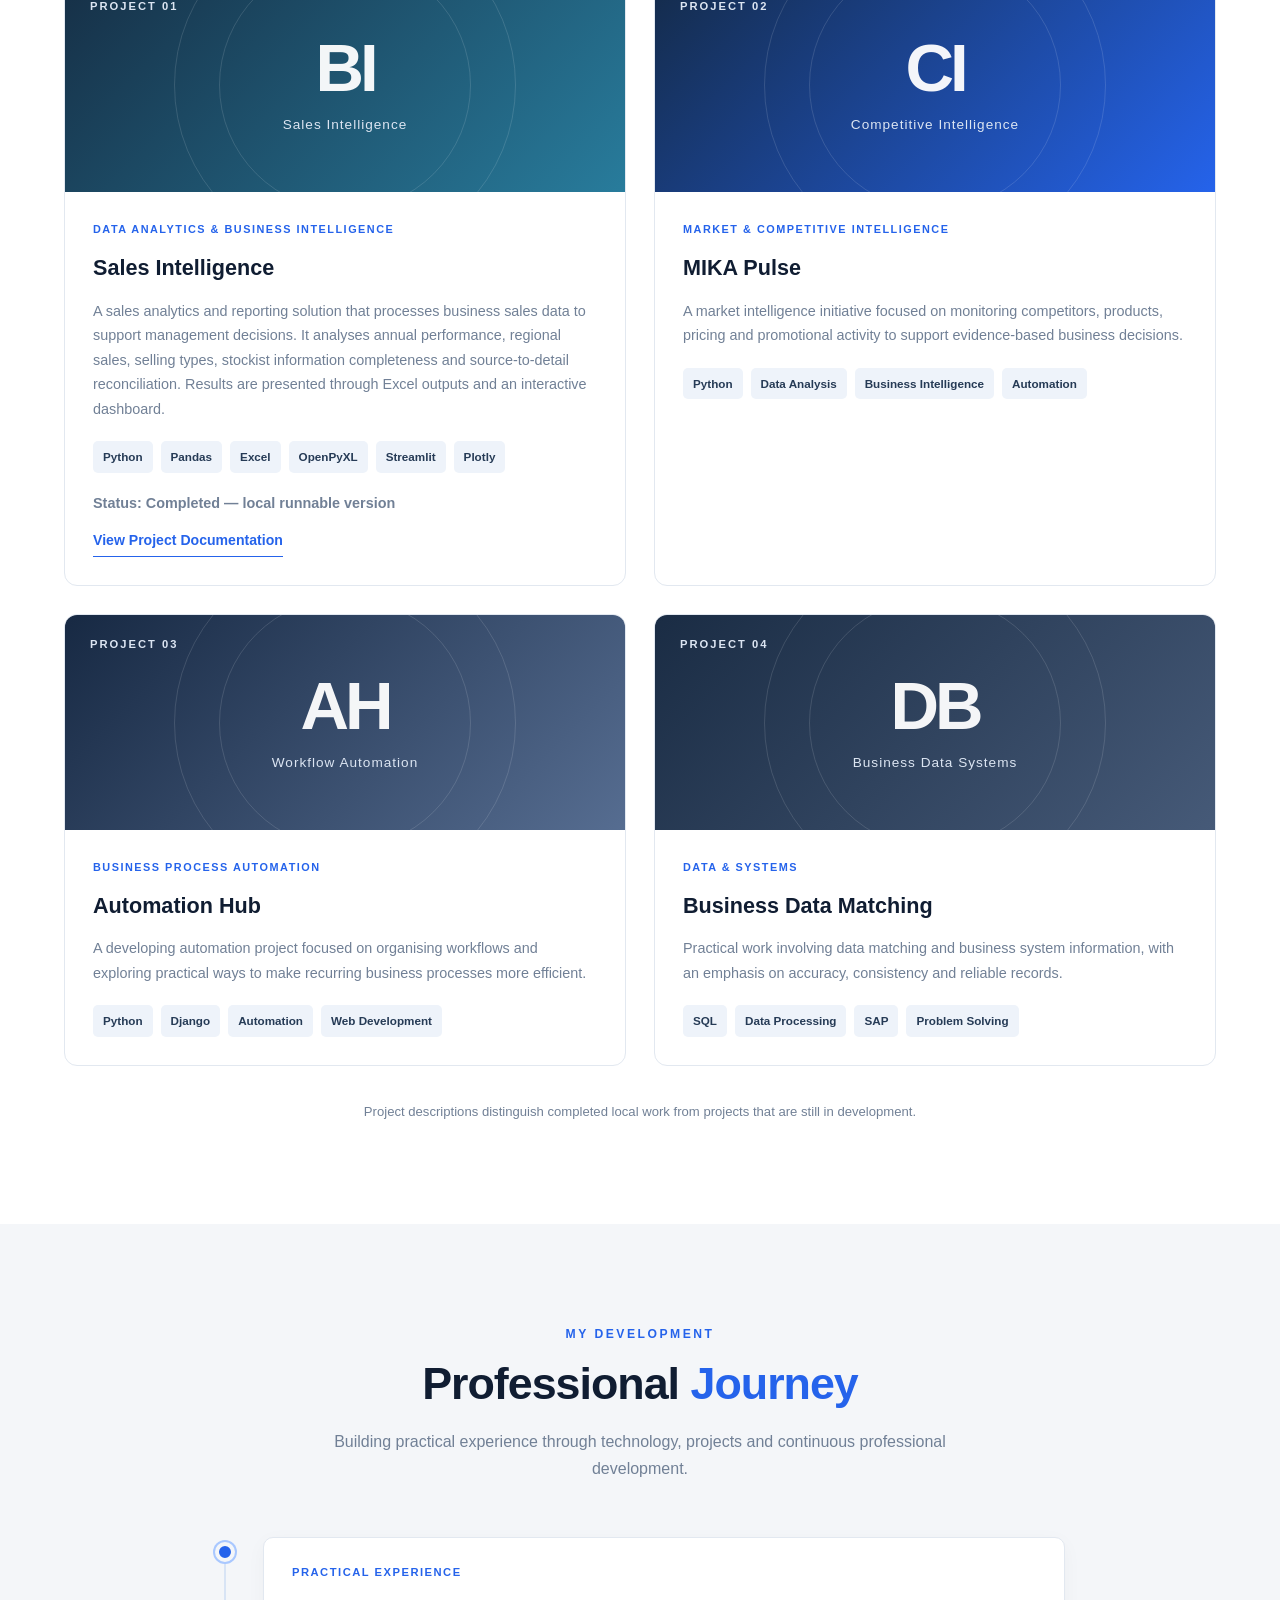
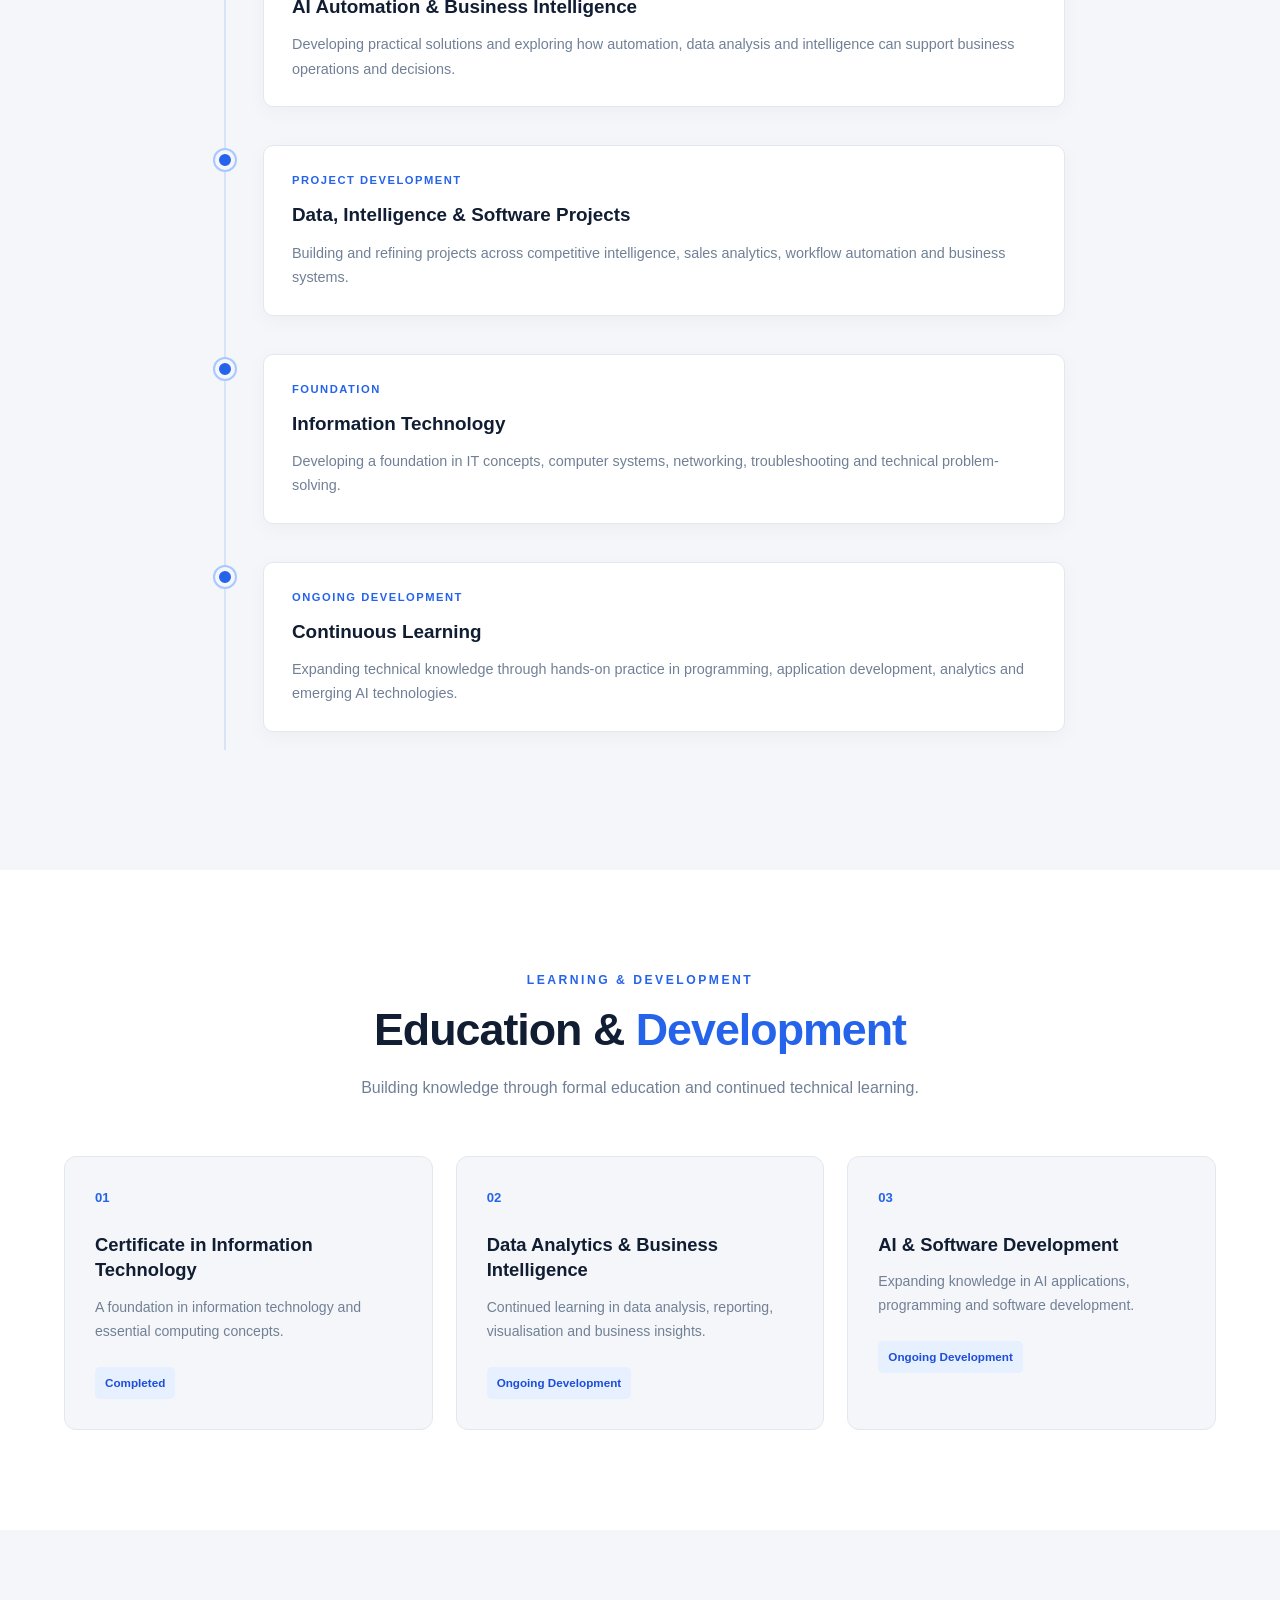
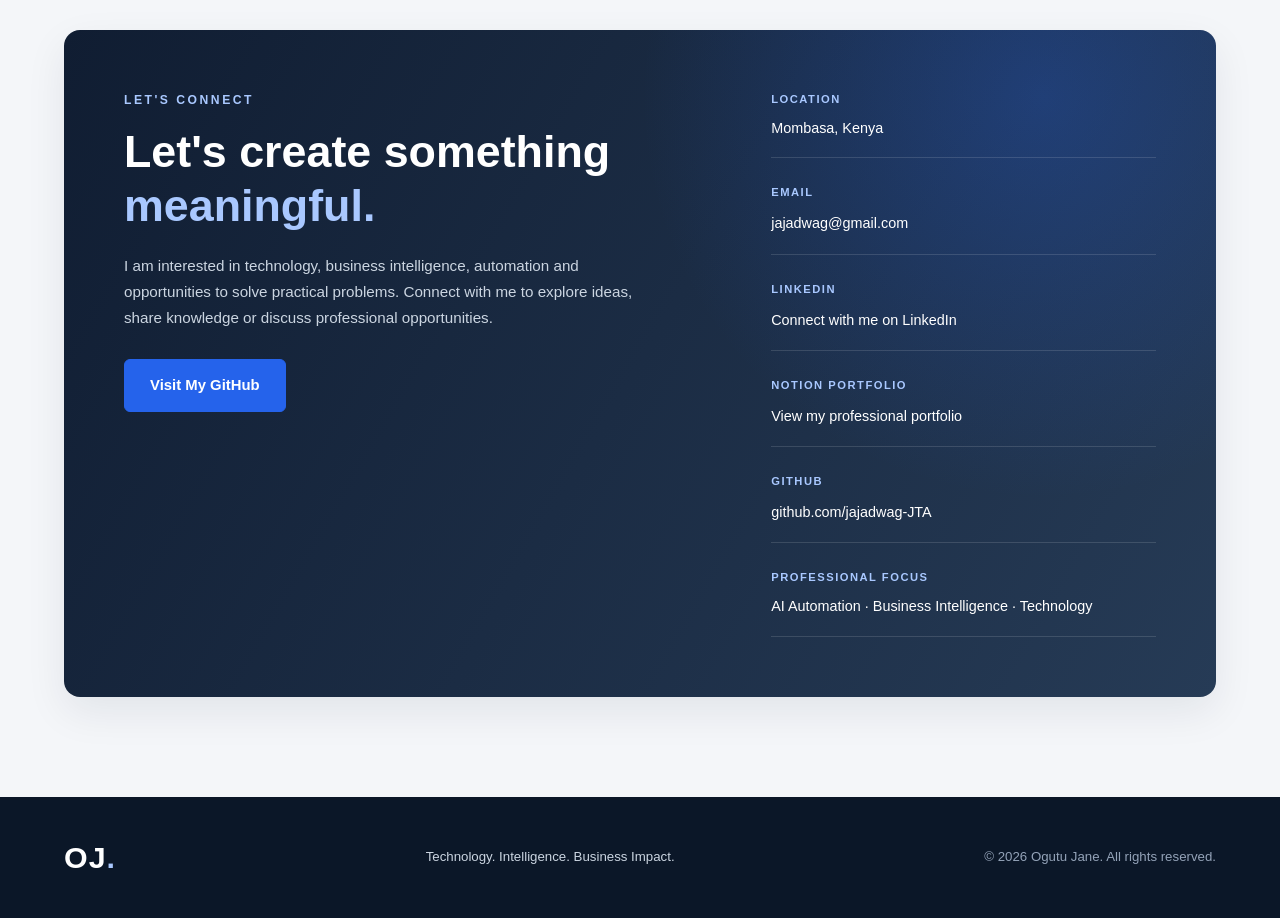
==== commit 4f869acb: "Rename Project 02 to MIKA Pulse" ====
--- a/index.html
+++ b/index.html
@@ -373,9 +373,9 @@
                                 Status: Completed — local runnable version
                             </p>
                             <a class="project-link"
-                               href="documents/SALES-INTELLIGENCE_Project_Documentation.docx"
+                               href="documents/sales-intelligence.html"
                                target="_blank"
-                               rel="noopener noreferrer">
+                                rel="noopener noreferrer">
                                 View Project Documentation
                             </a>
                         </div>
@@ -392,7 +392,7 @@
 
                         <div class="project-info">
                             <p class="project-type">MARKET &amp; COMPETITIVE INTELLIGENCE</p>
-                            <h3>MIKA Competitive Intelligence</h3>
+                            <h3>MIKA Pulse</h3>
                             <p>
                                 A market intelligence initiative focused on
                                 monitoring competitors, products, pricing
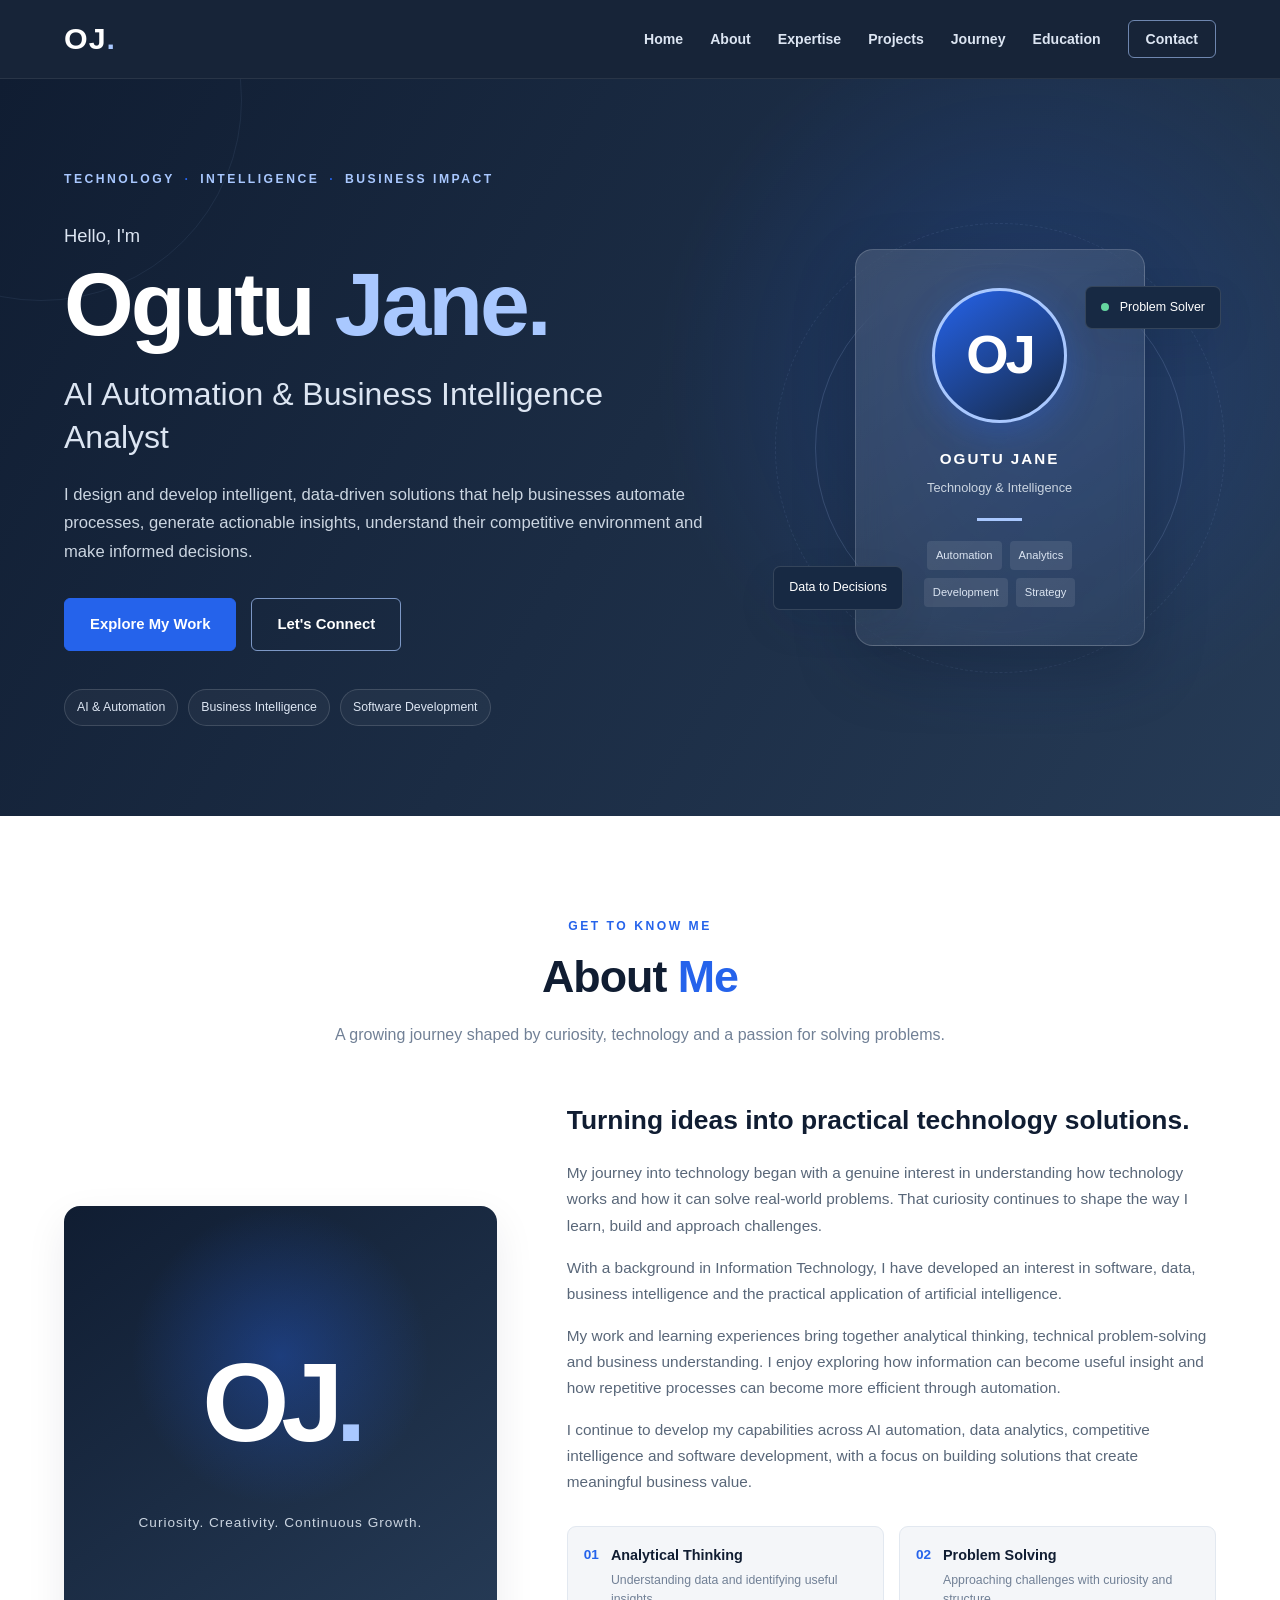
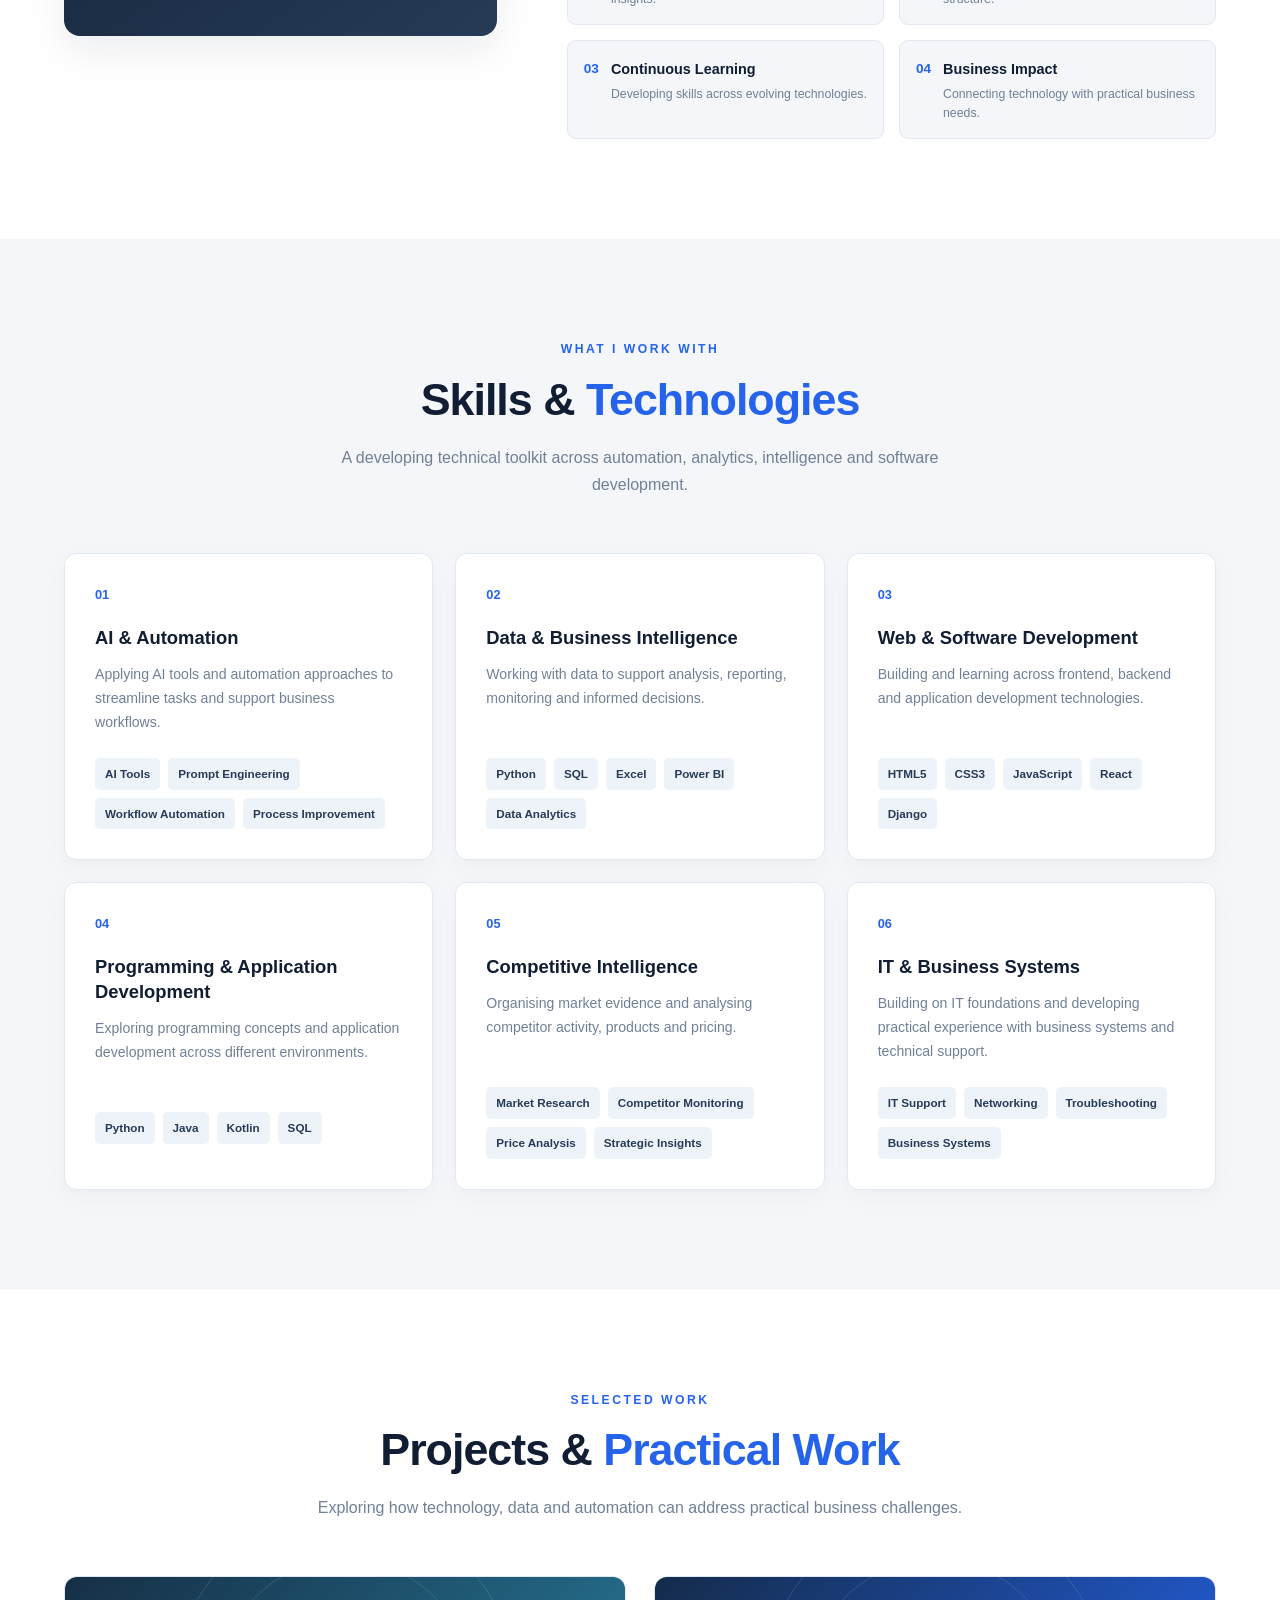
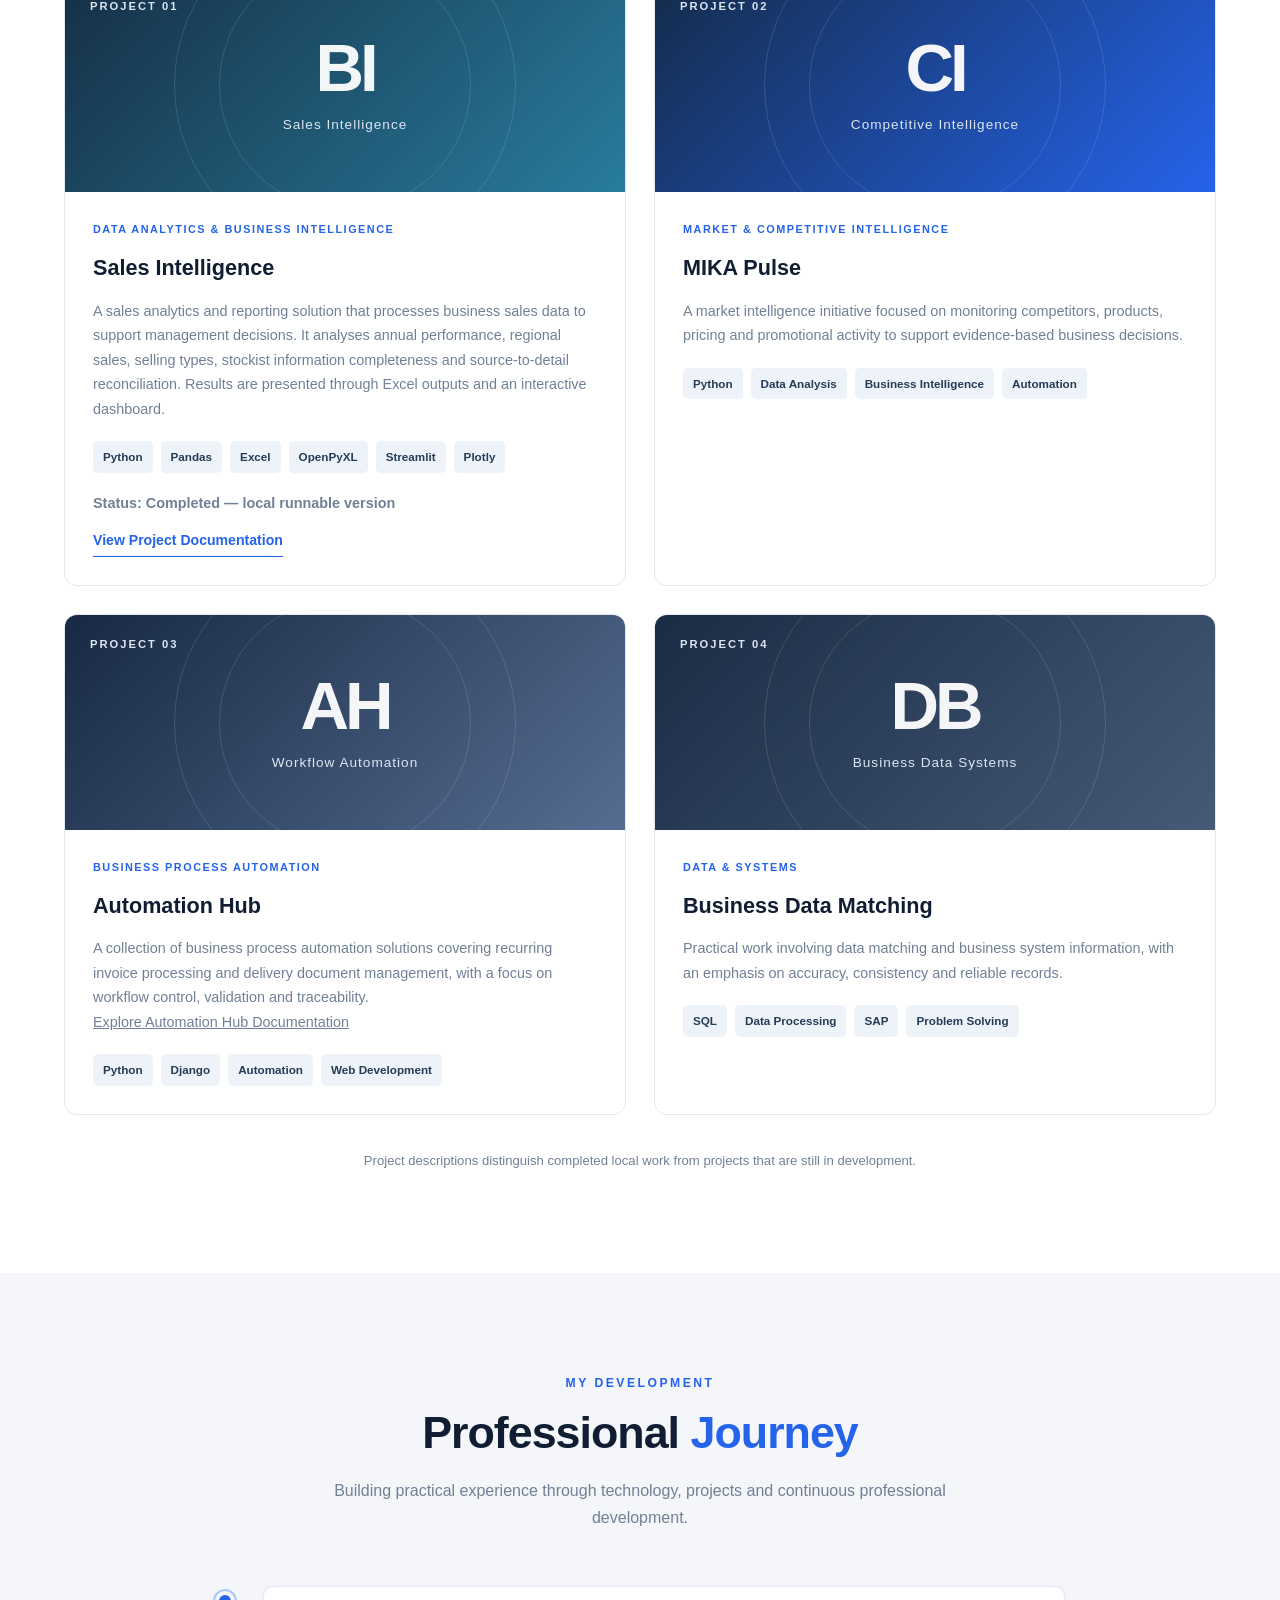
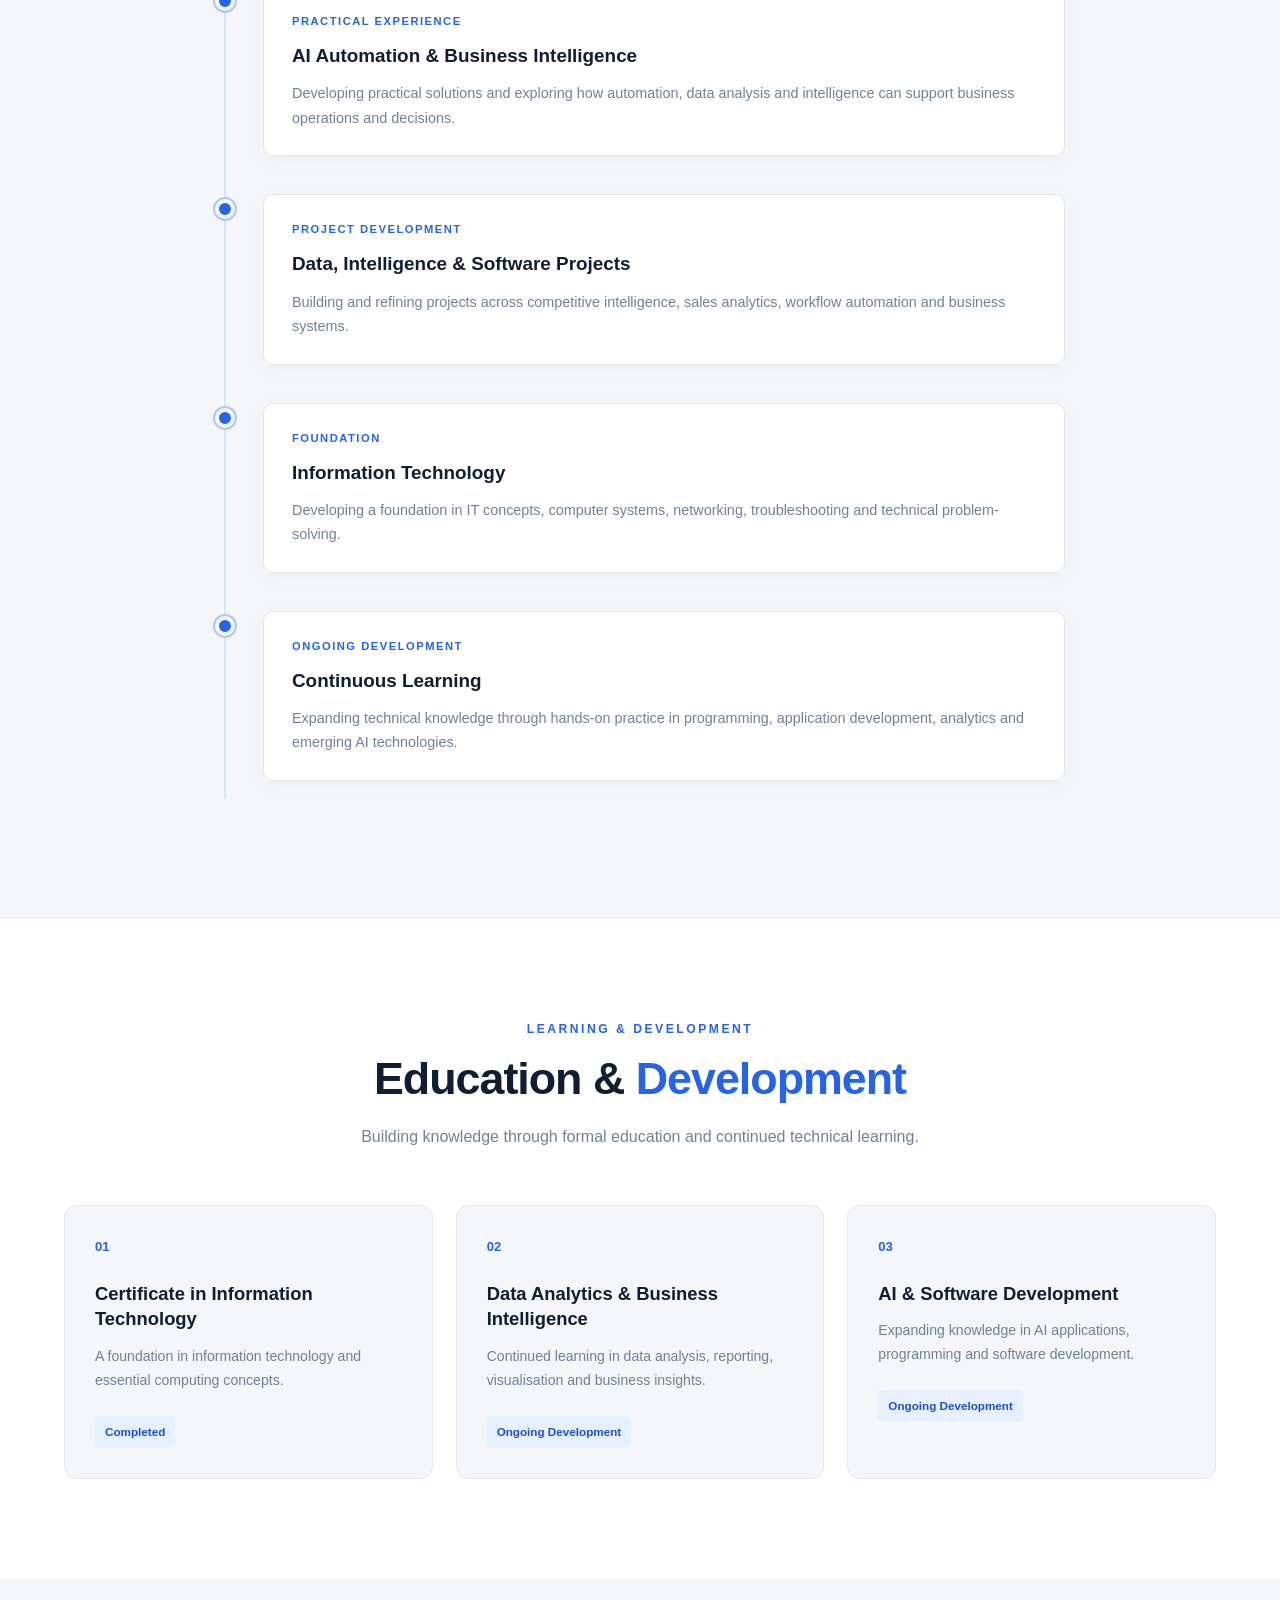
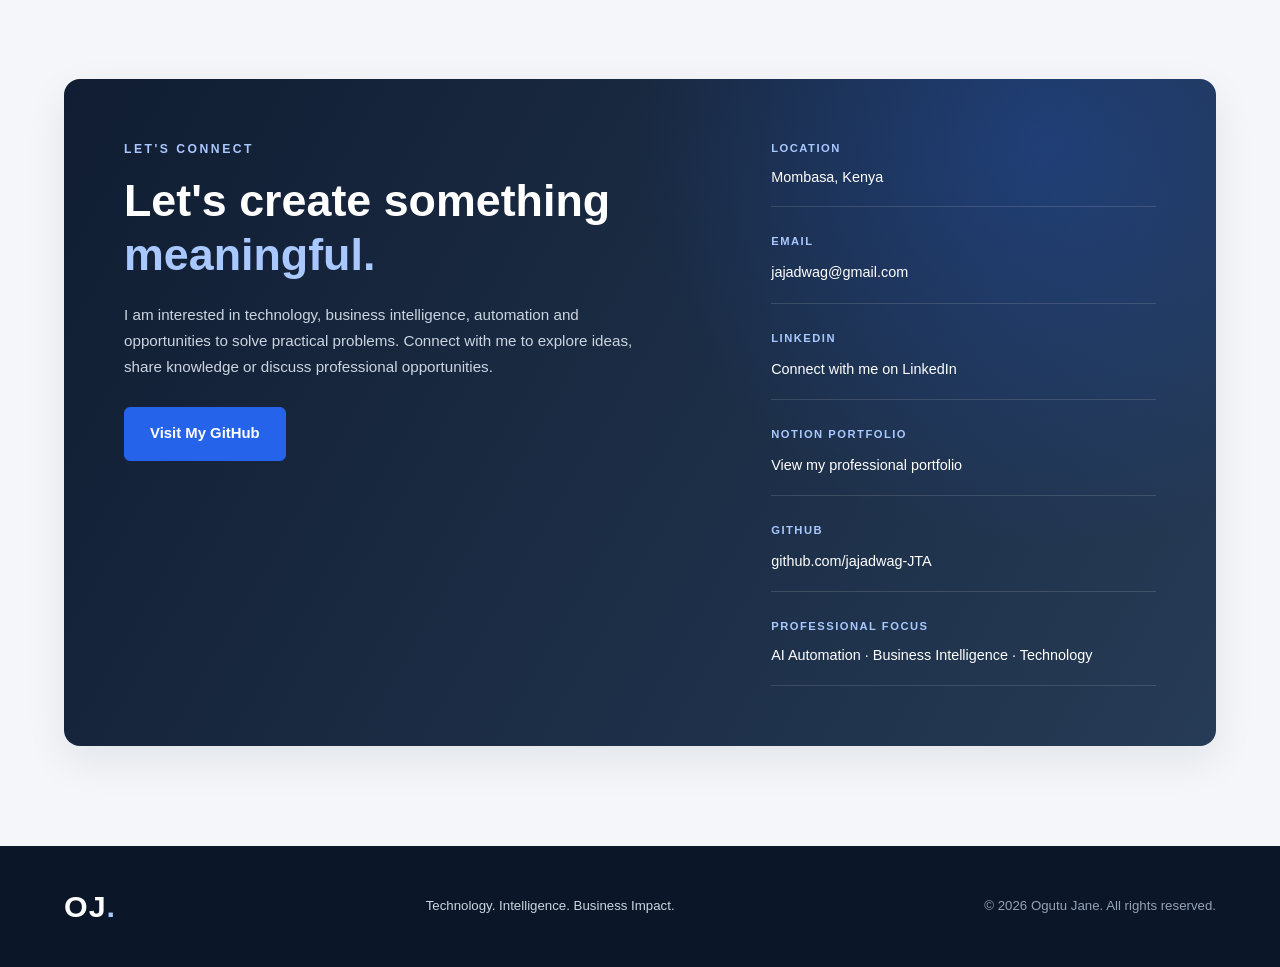
==== commit 3c099ba2: "Add Automation Hub project documentation" ====
--- a/index.html
+++ b/index.html
@@ -421,10 +421,13 @@
                             <p class="project-type">BUSINESS PROCESS AUTOMATION</p>
                             <h3>Automation Hub</h3>
                             <p>
-                                A developing automation project focused
-                                on organising workflows and exploring
-                                practical ways to make recurring business
-                                processes more efficient.
+                                A collection of business process automation
+                                solutions covering recurring invoice processing
+                                and delivery document management, with a focus
+                                on workflow control, validation and traceability.
+                            </p>
+                            <p>
+                                <a href="documents/automation-hub.html">Explore Automation Hub Documentation</a>
                             </p>
                             <div class="project-tags">
                                 <span>Python</span>
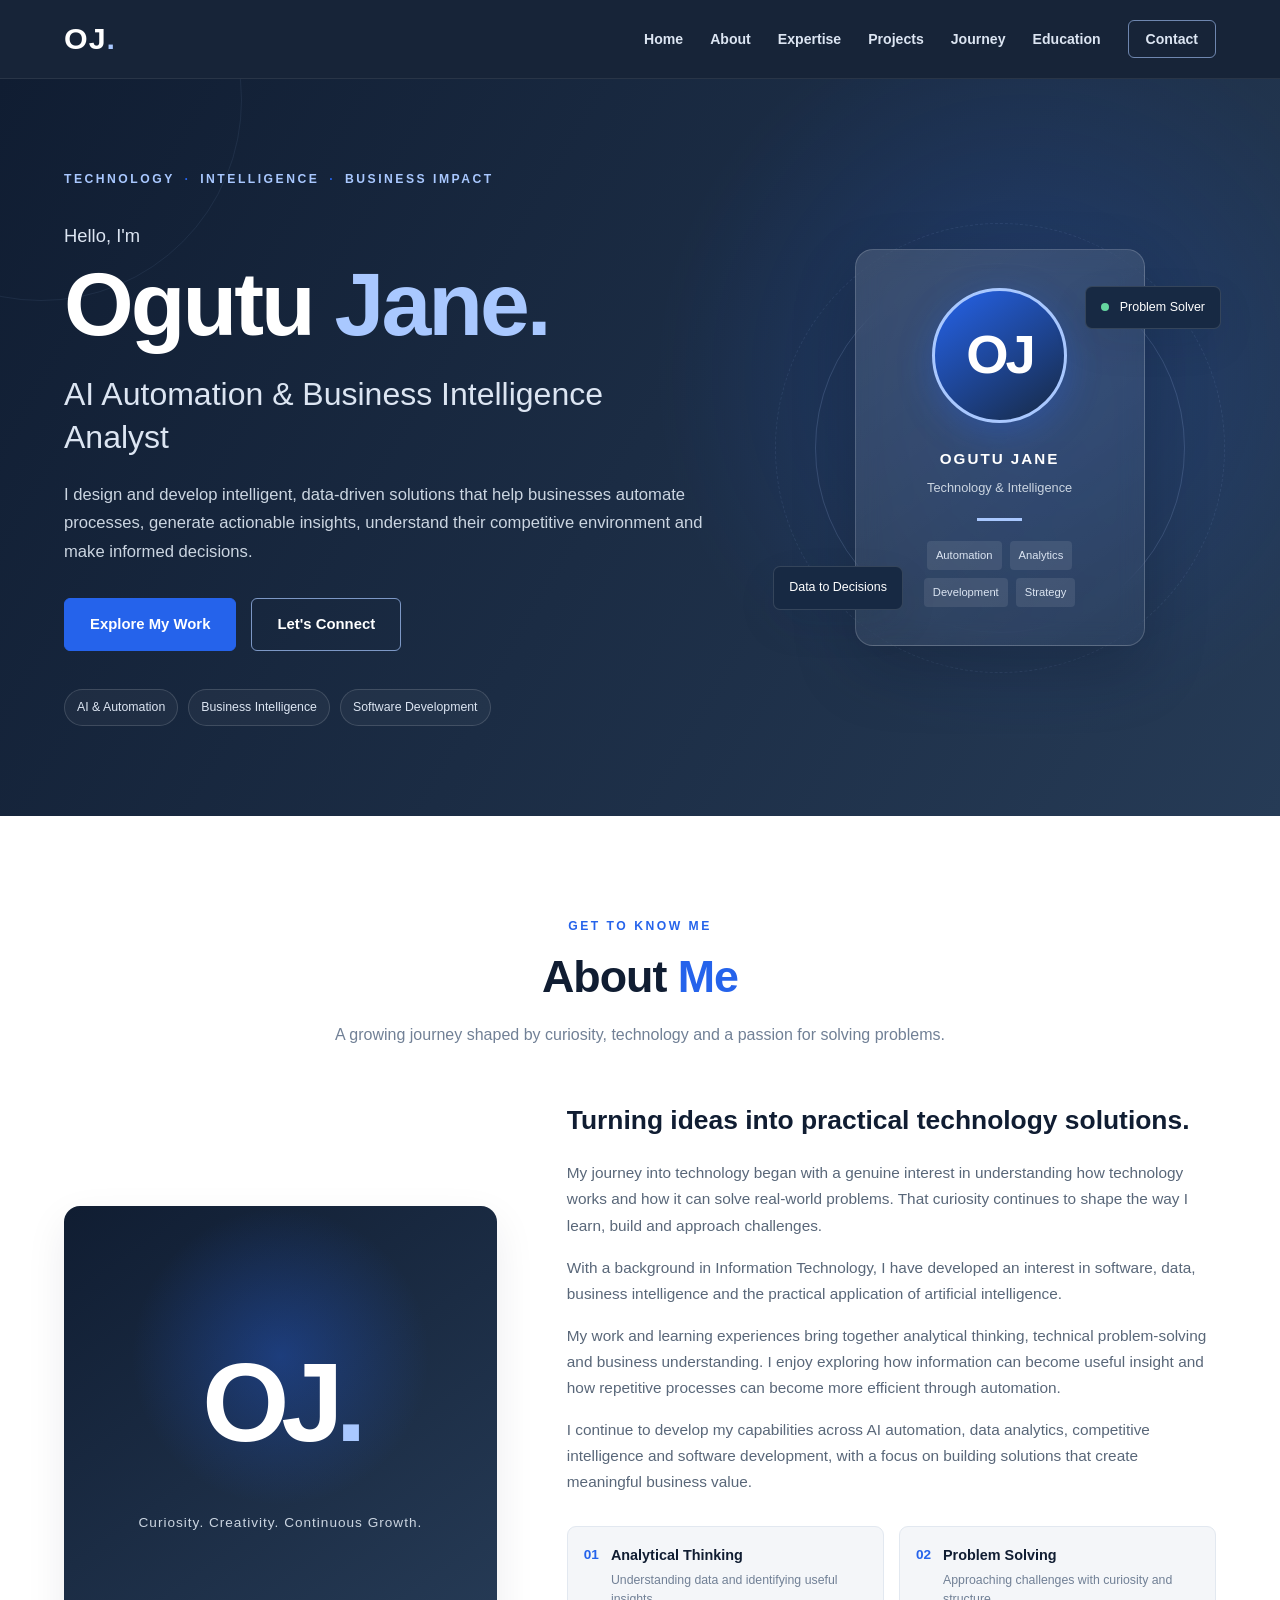
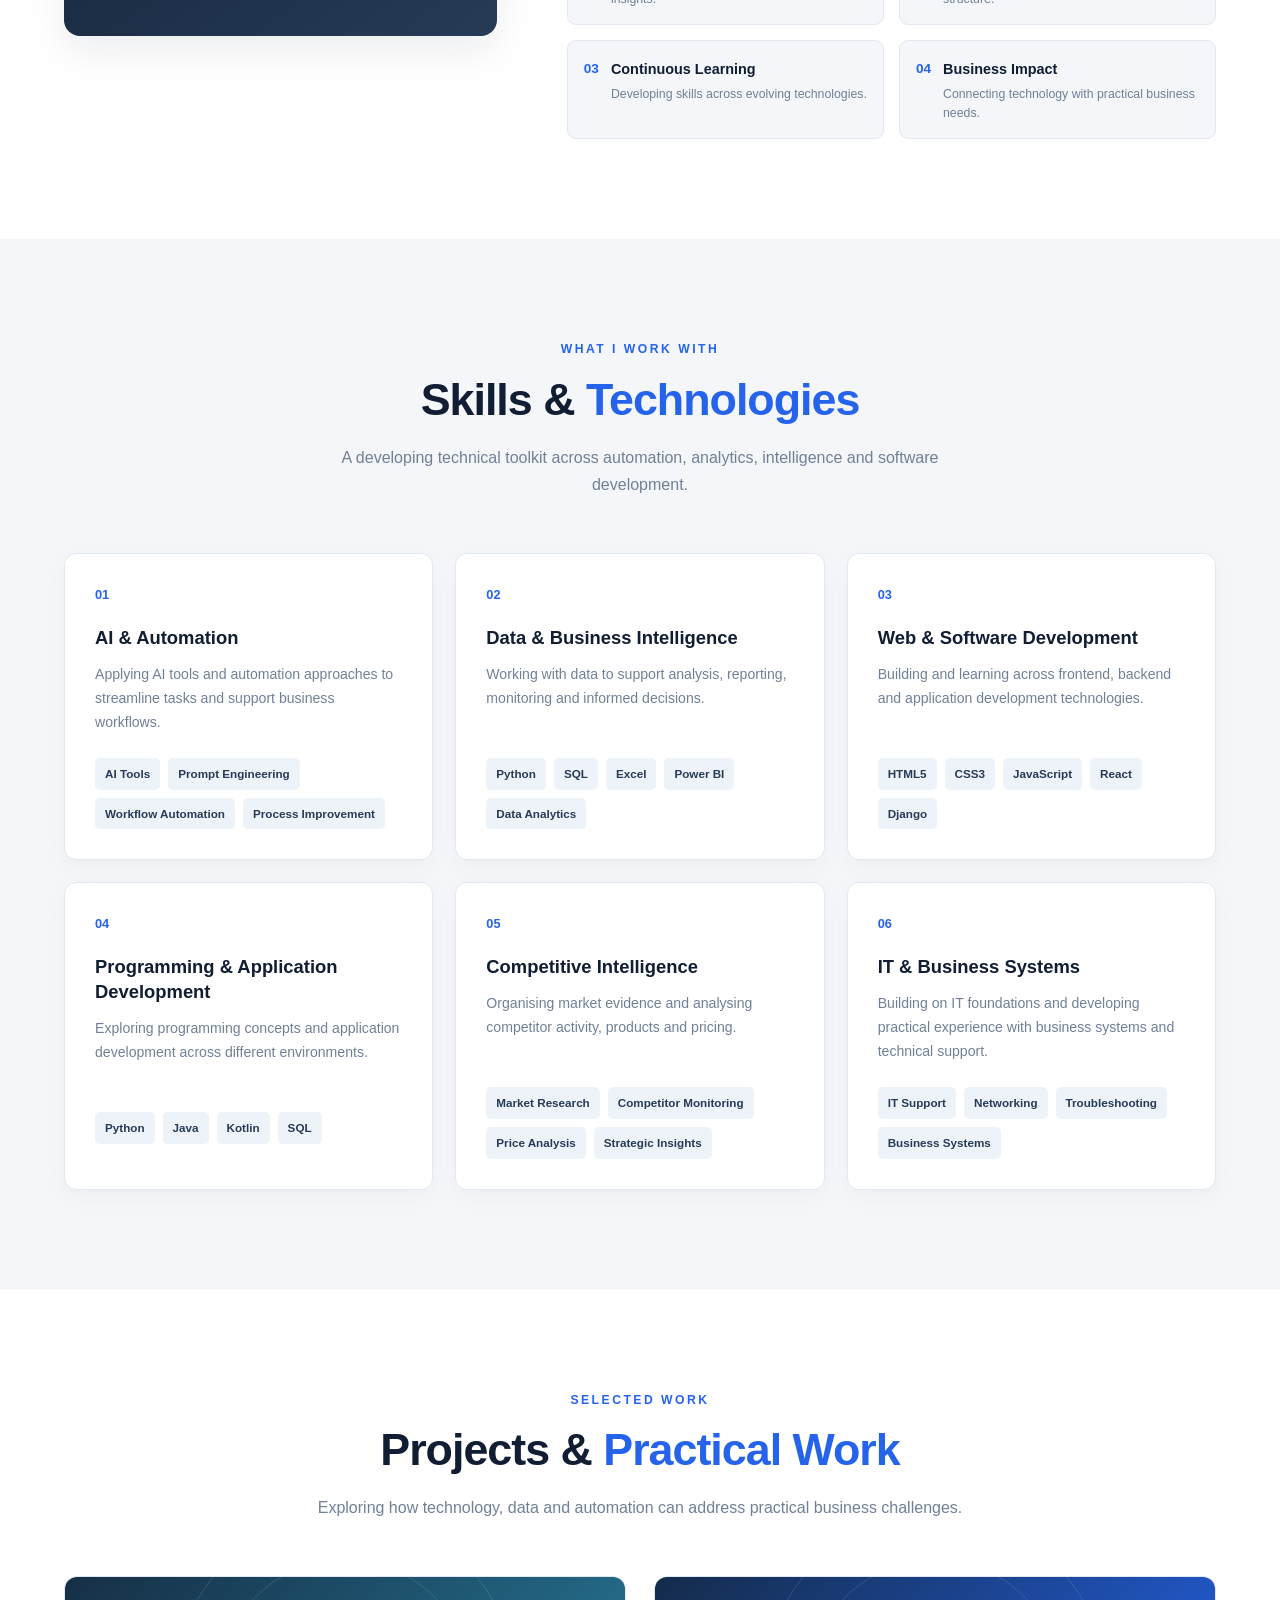
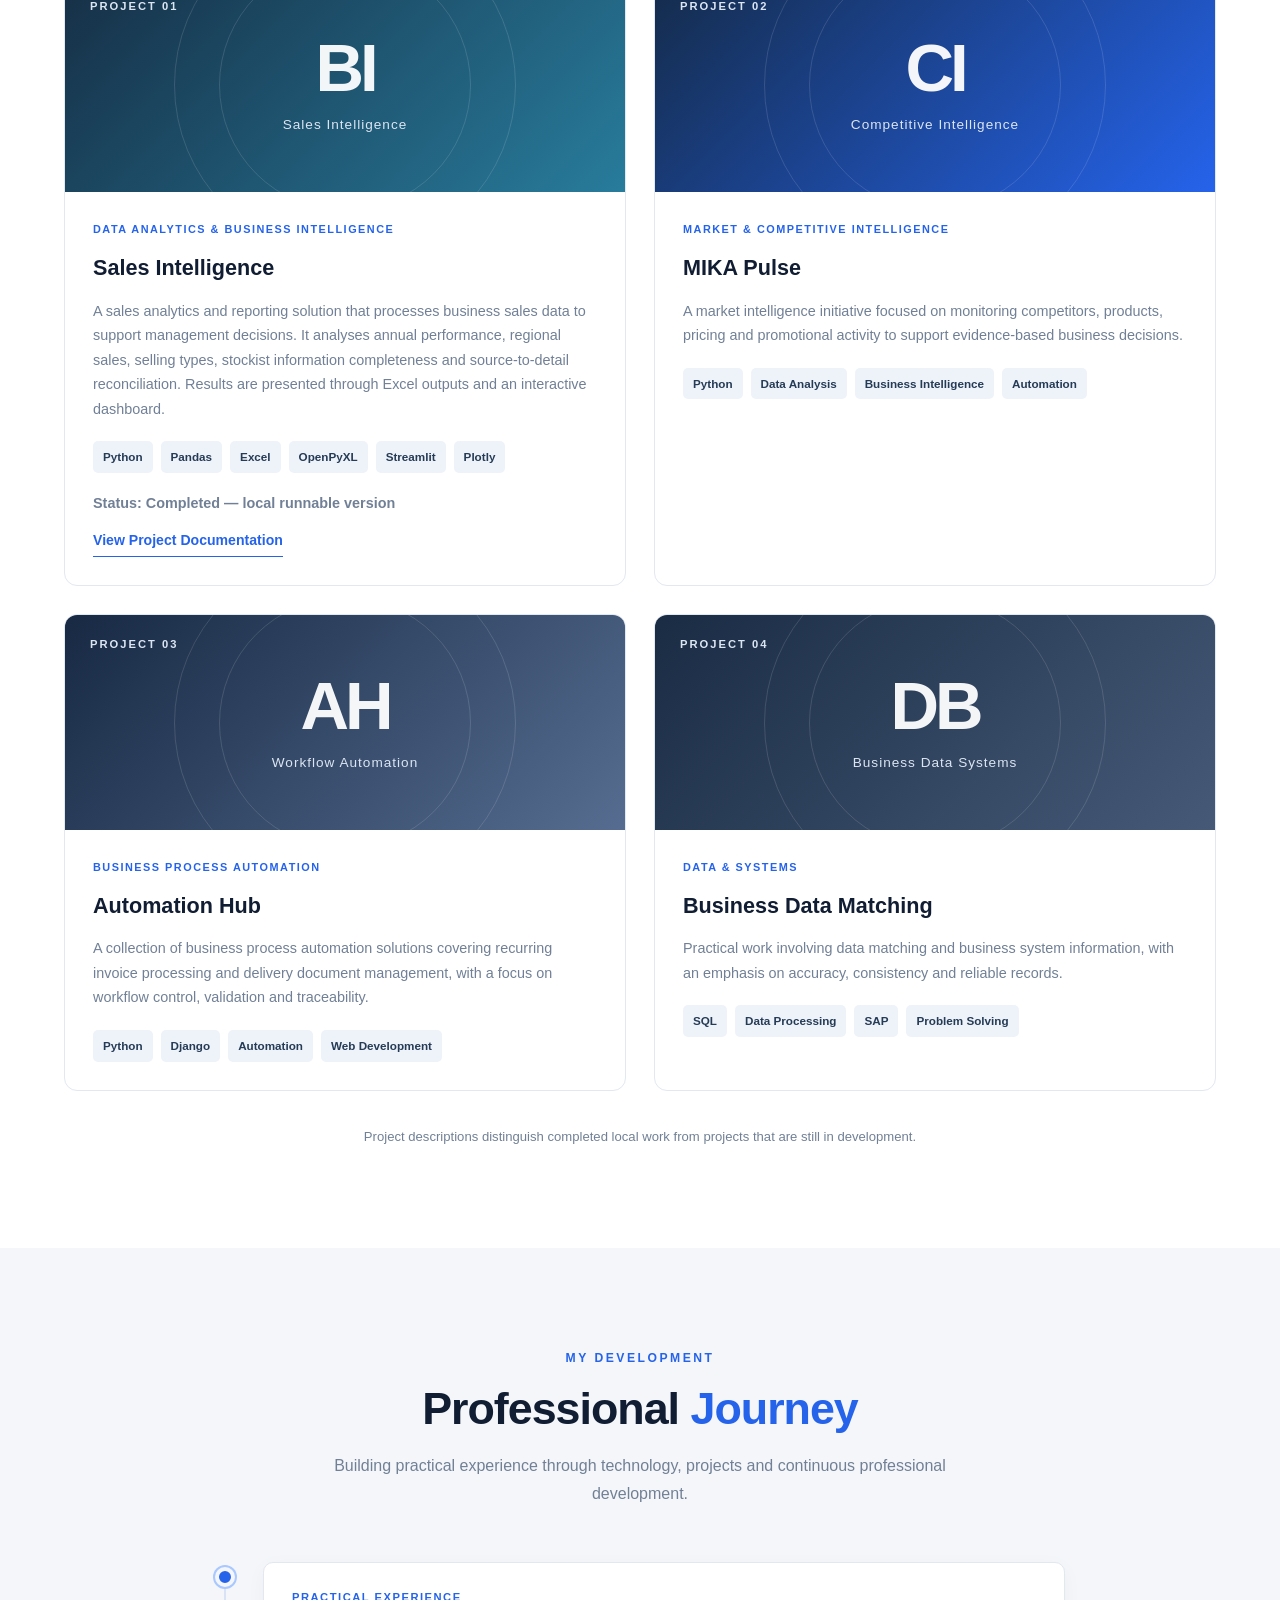
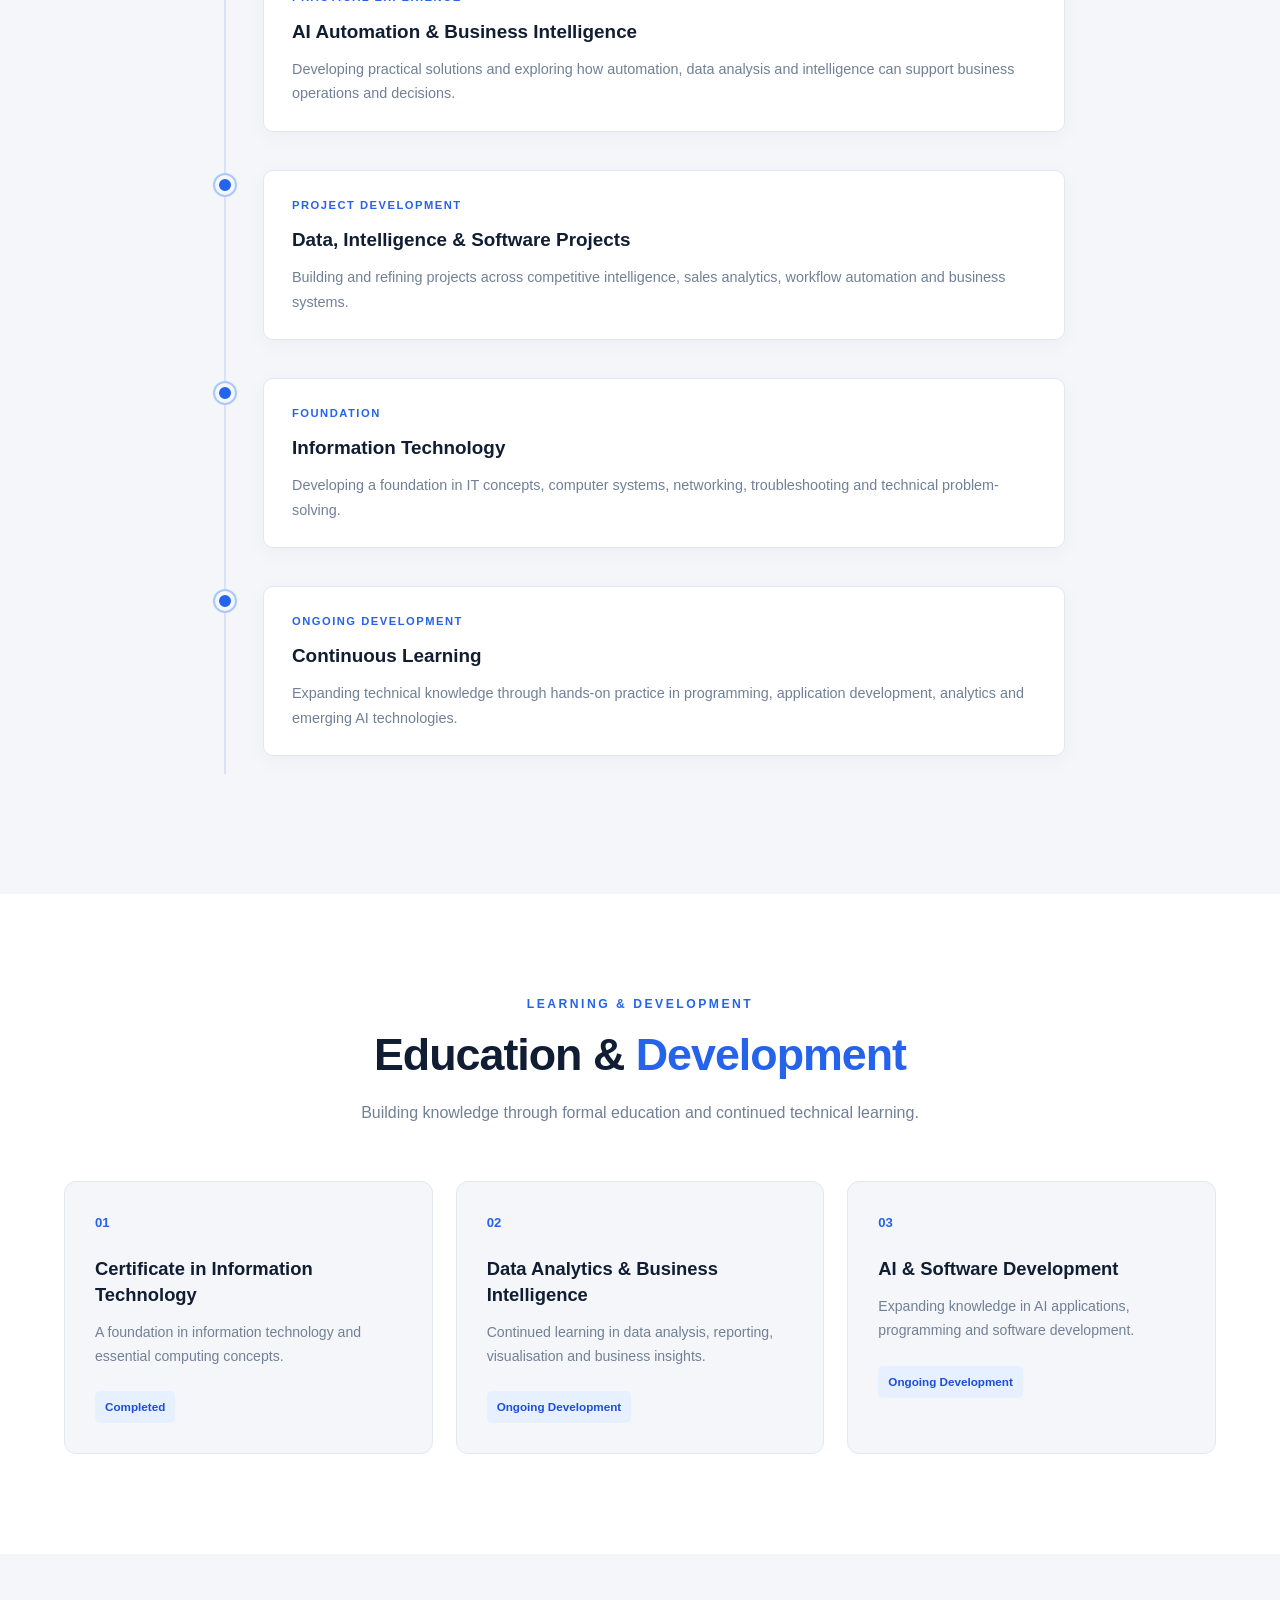
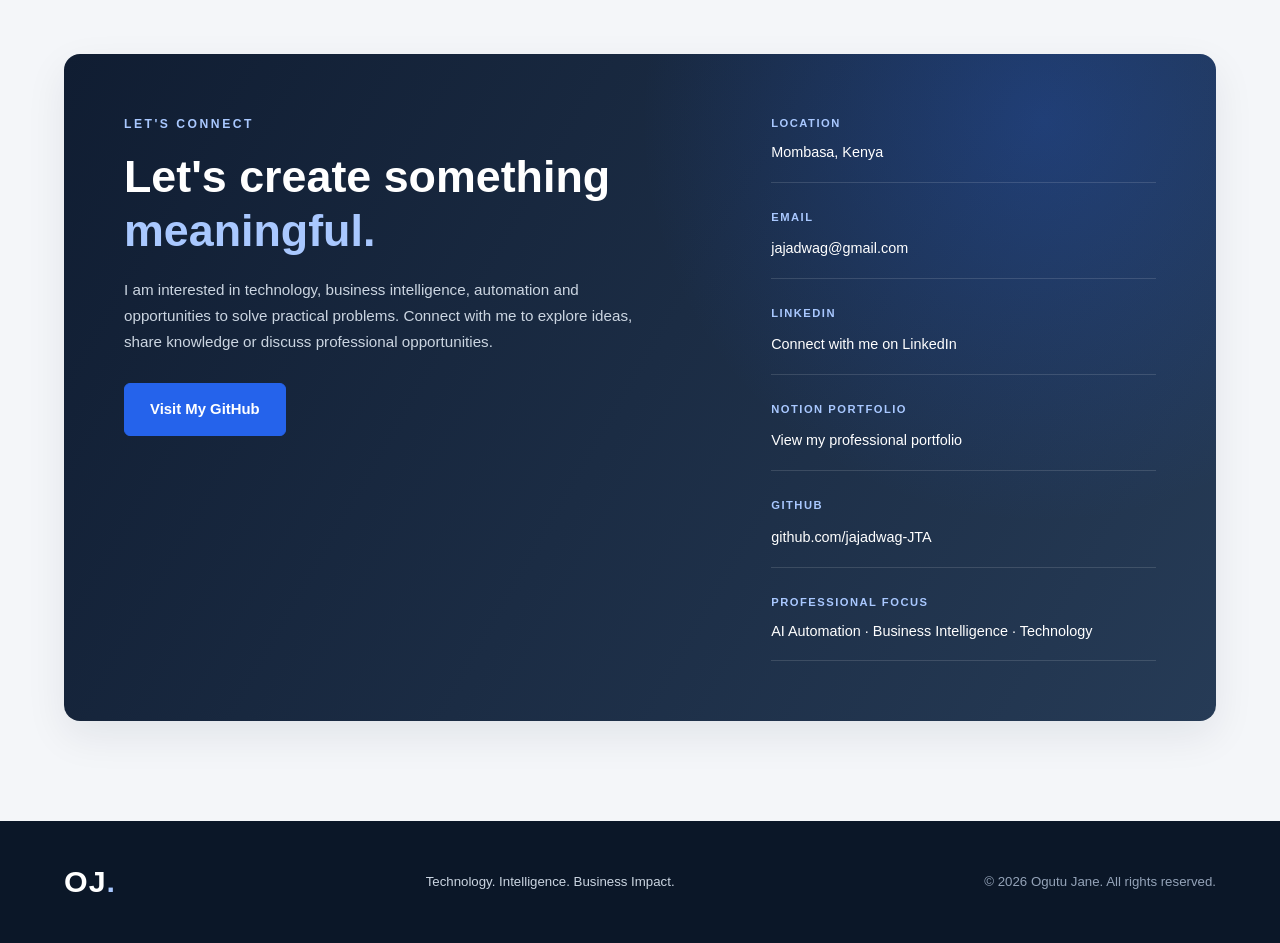
==== commit bcdac6ef: "Remove Automation Hub documentation link" ====
--- a/index.html
+++ b/index.html
@@ -426,9 +426,7 @@
                                 and delivery document management, with a focus
                                 on workflow control, validation and traceability.
                             </p>
-                            <p>
-                                <a href="documents/automation-hub.html">Explore Automation Hub Documentation</a>
-                            </p>
+
                             <div class="project-tags">
                                 <span>Python</span>
                                 <span>Django</span>
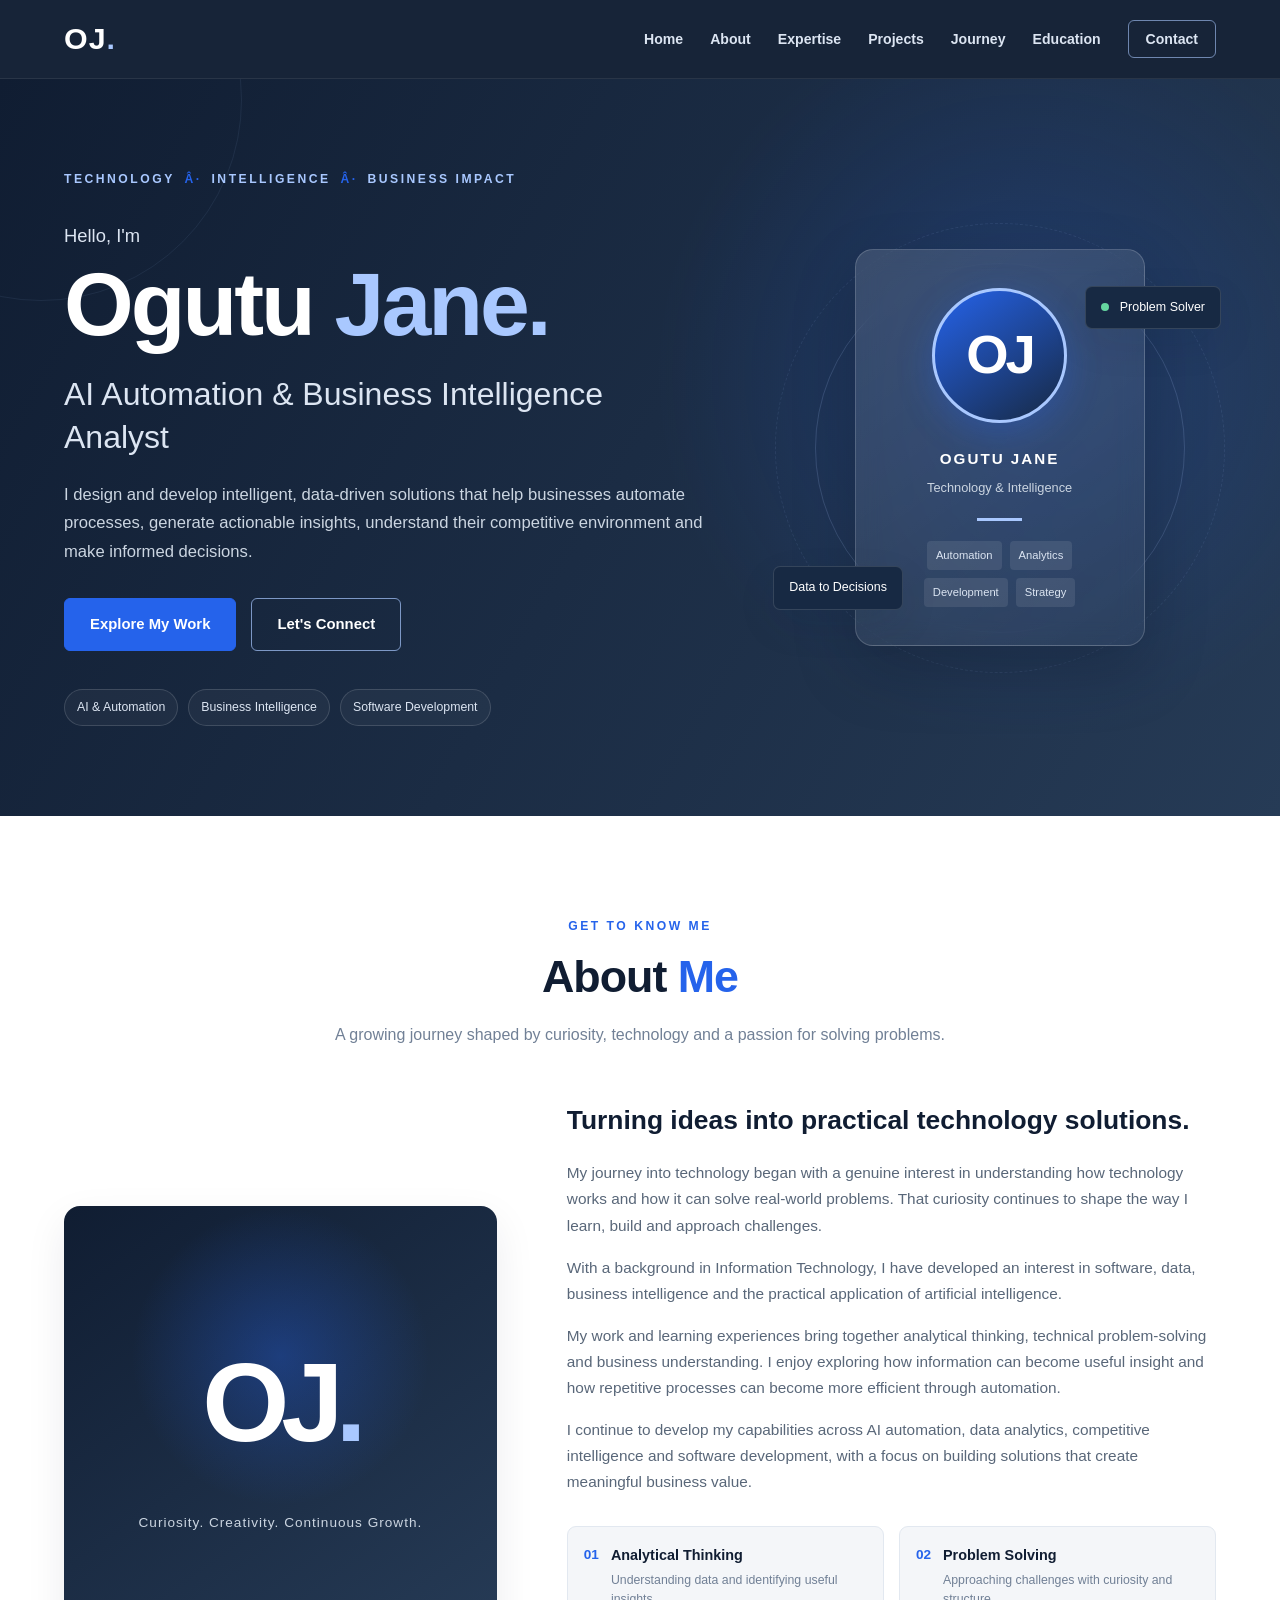
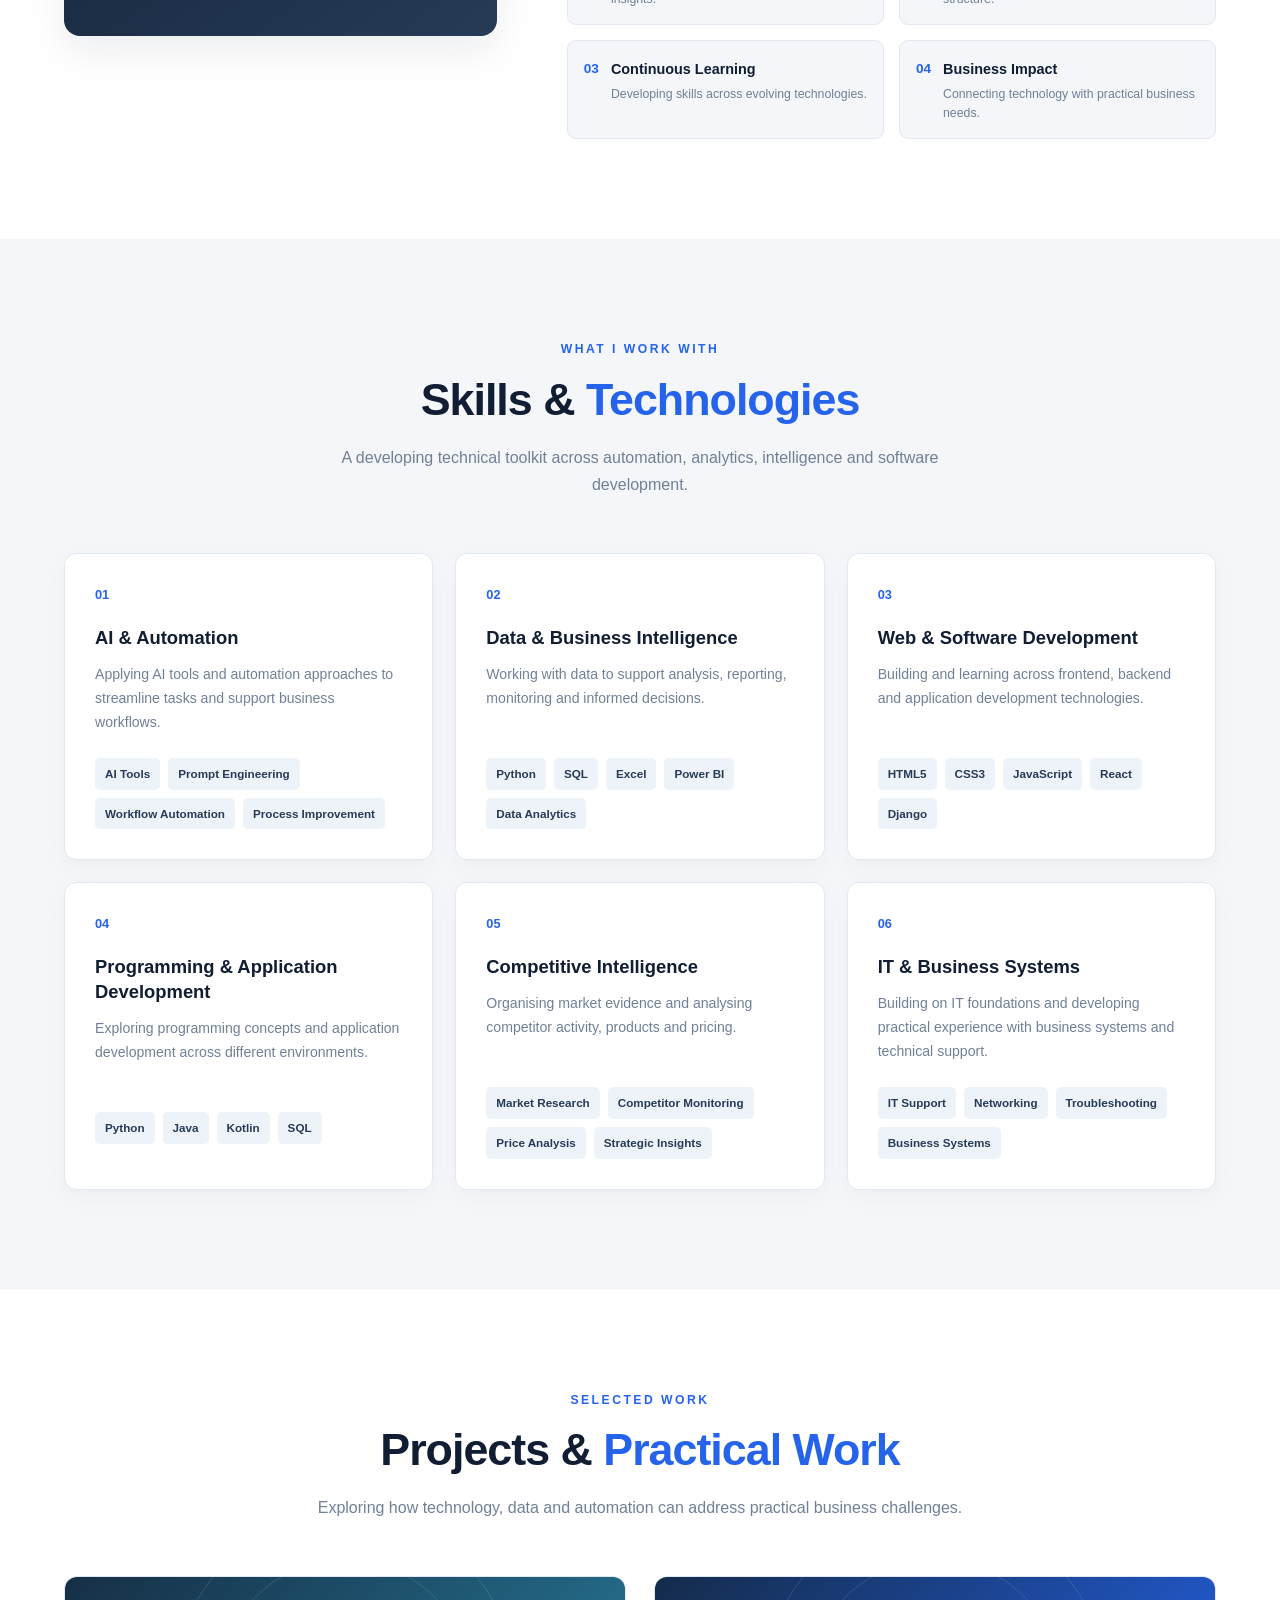
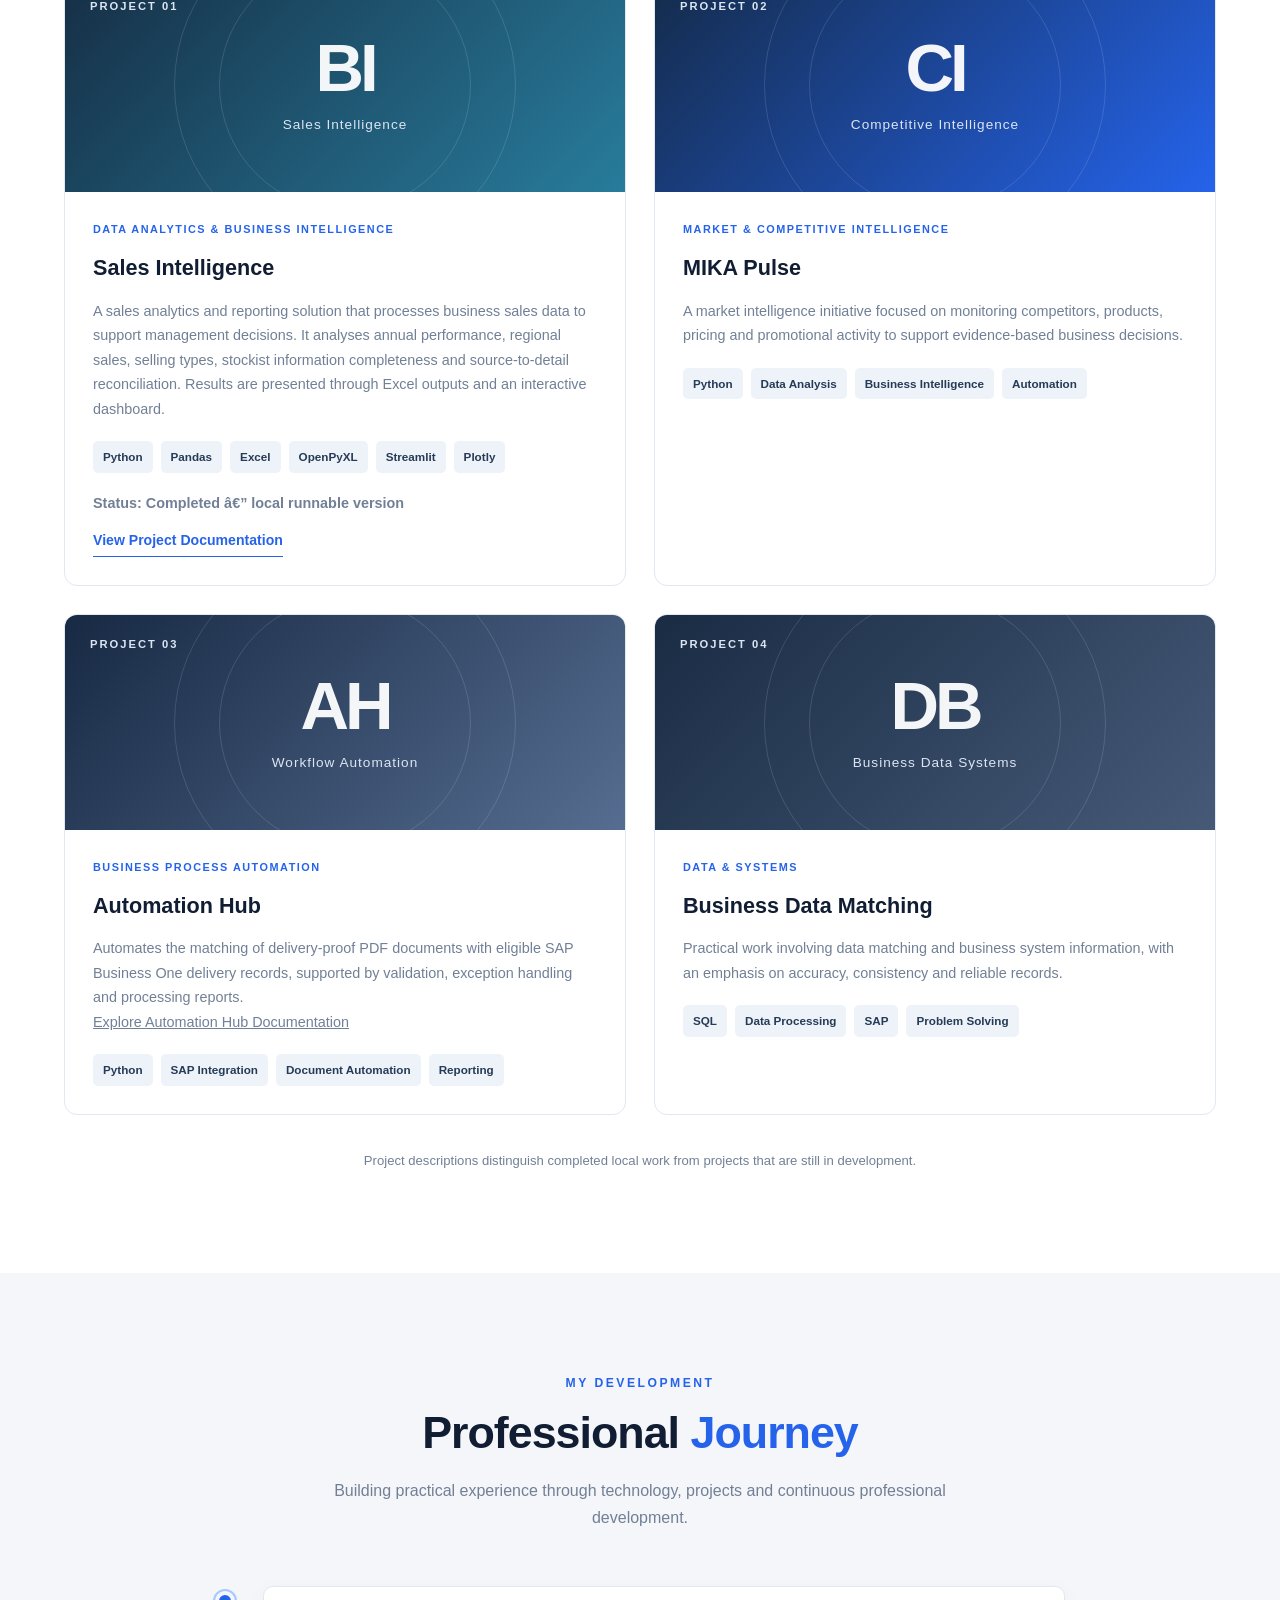
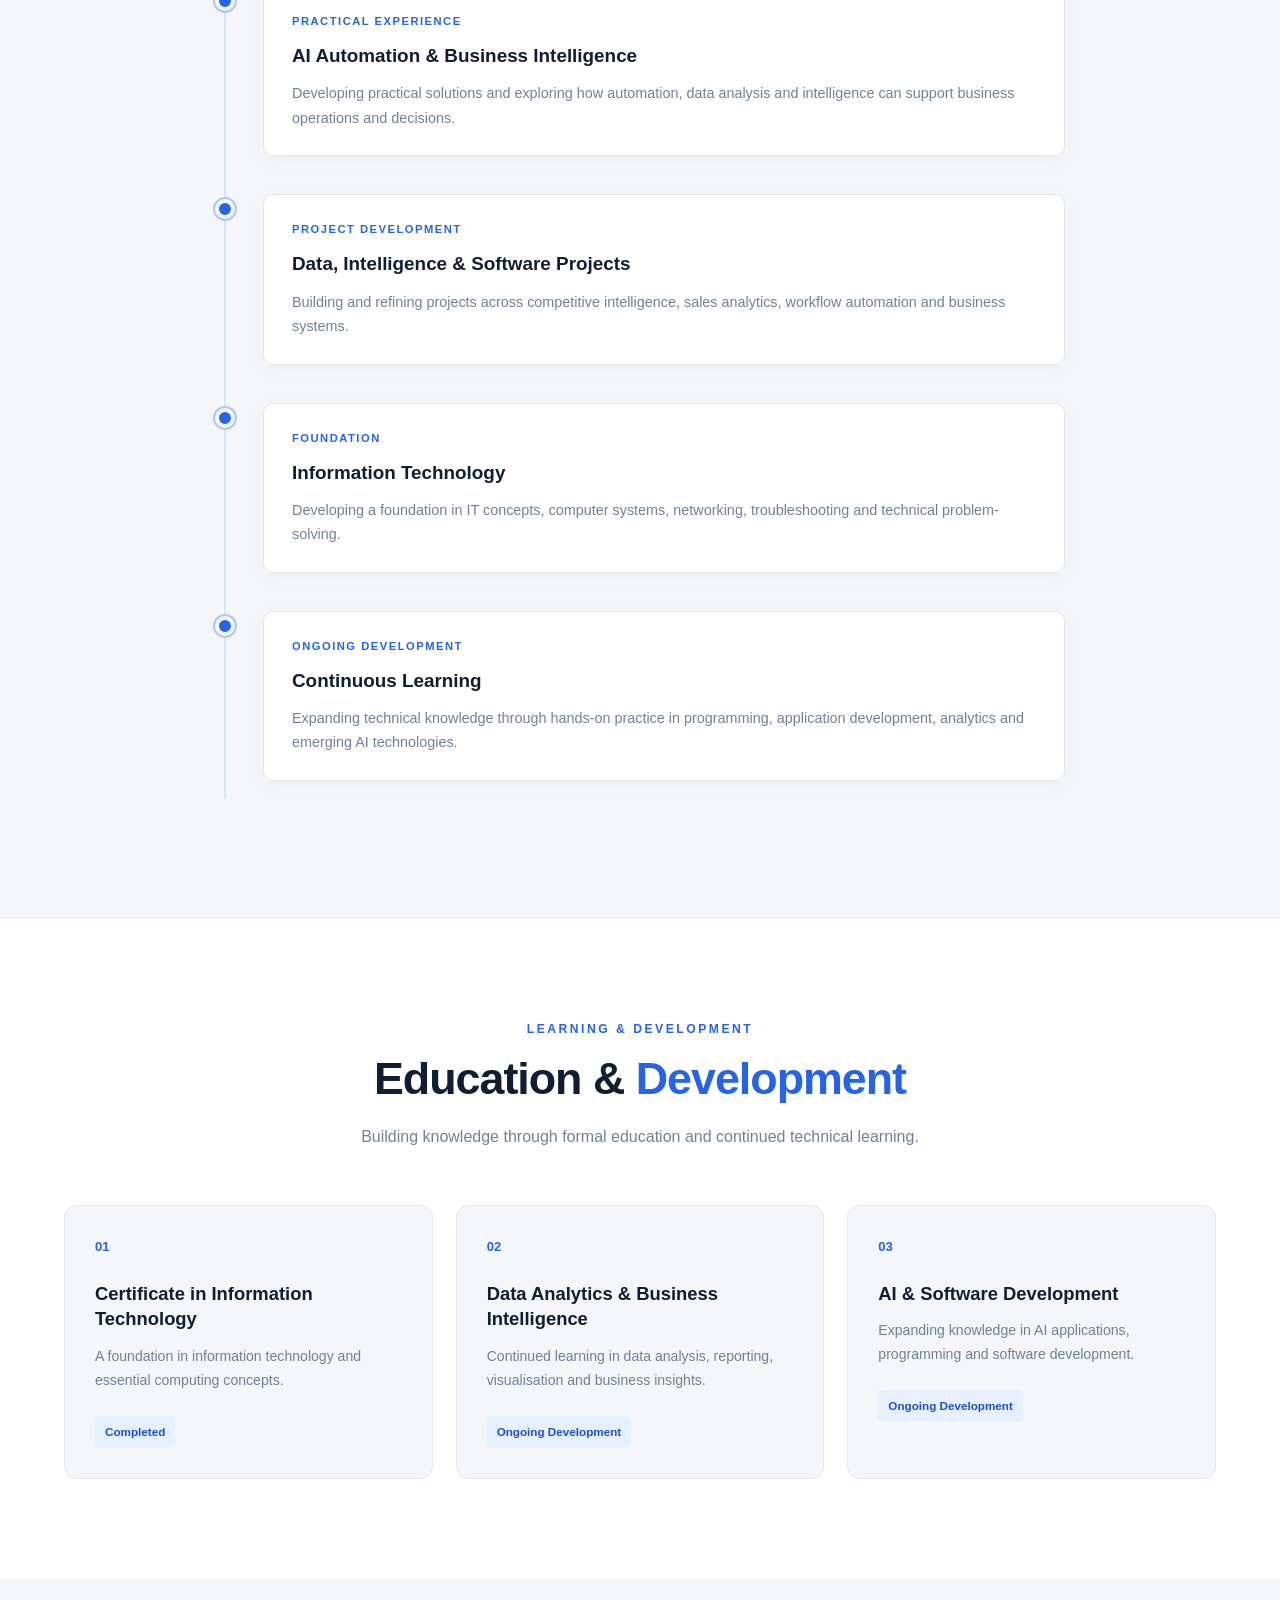
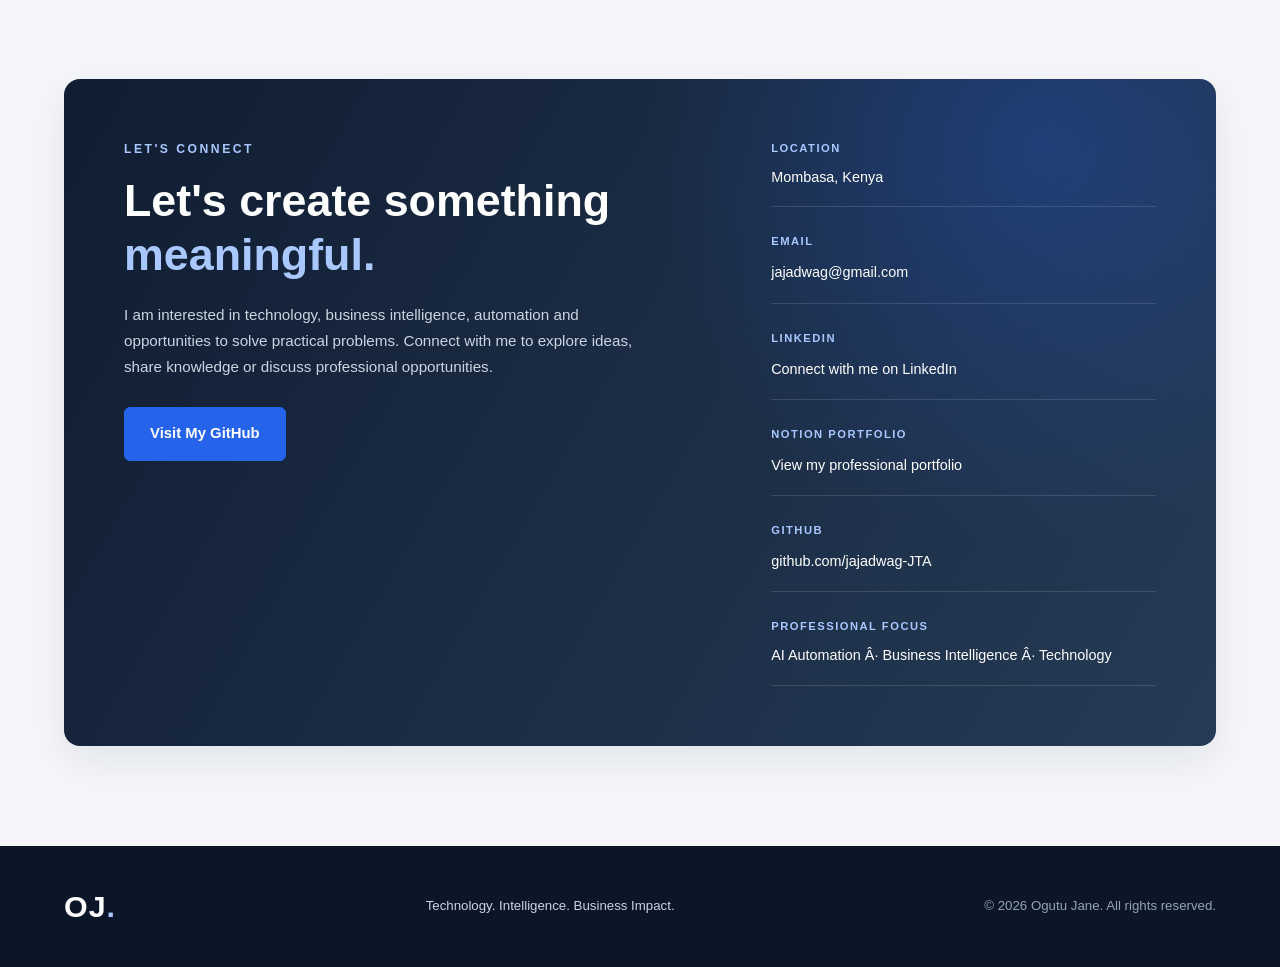
==== commit 78f7be63: "Restore Automation Hub homepage navigation" ====
--- a/index.html
+++ b/index.html
@@ -5,7 +5,7 @@
     <meta charset="UTF-8">
     <meta name="viewport" content="width=device-width, initial-scale=1.0">
 
-    <meta name="description" content="Ogutu Jane — AI Automation, Business Intelligence, Data Analytics and Software Development.">
+    <meta name="description" content="Ogutu Jane â€” AI Automation, Business Intelligence, Data Analytics and Software Development.">
     <meta name="author" content="Ogutu Jane">
     <meta name="theme-color" content="#101D32">
 
@@ -52,8 +52,8 @@
 
                 <div class="hero-content">
                     <p class="eyebrow">
-                        TECHNOLOGY <span>·</span> INTELLIGENCE
-                        <span>·</span> BUSINESS IMPACT
+                        TECHNOLOGY <span>Â·</span> INTELLIGENCE
+                        <span>Â·</span> BUSINESS IMPACT
                     </p>
 
                     <p class="hero-intro">Hello, I'm</p>
@@ -370,7 +370,7 @@
                                 <span>Plotly</span>
                             </div>
                             <p class="project-status">
-                                Status: Completed — local runnable version
+                                Status: Completed â€” local runnable version
                             </p>
                             <a class="project-link"
                                href="documents/sales-intelligence.html"
@@ -421,17 +421,19 @@
                             <p class="project-type">BUSINESS PROCESS AUTOMATION</p>
                             <h3>Automation Hub</h3>
                             <p>
-                                A collection of business process automation
-                                solutions covering recurring invoice processing
-                                and delivery document management, with a focus
-                                on workflow control, validation and traceability.
-                            </p>
-
+                                Automates the matching of delivery-proof PDF
+                                documents with eligible SAP Business One delivery
+                                records, supported by validation, exception
+                                handling and processing reports.
+                            </p>
+                            <p>
+                                <a href="documents/automation-hub.html">Explore Automation Hub Documentation</a>
+                            </p>
                             <div class="project-tags">
                                 <span>Python</span>
-                                <span>Django</span>
-                                <span>Automation</span>
-                                <span>Web Development</span>
+                                <span>SAP Integration</span>
+                                <span>Document Automation</span>
+                                <span>Reporting</span>
                             </div>
                         </div>
                     </article>
@@ -646,7 +648,7 @@
 
                         <div class="contact-detail">
                             <span class="detail-label">PROFESSIONAL FOCUS</span>
-                            <p>AI Automation · Business Intelligence · Technology</p>
+                            <p>AI Automation Â· Business Intelligence Â· Technology</p>
                         </div>
                     </div>
                 </div>
